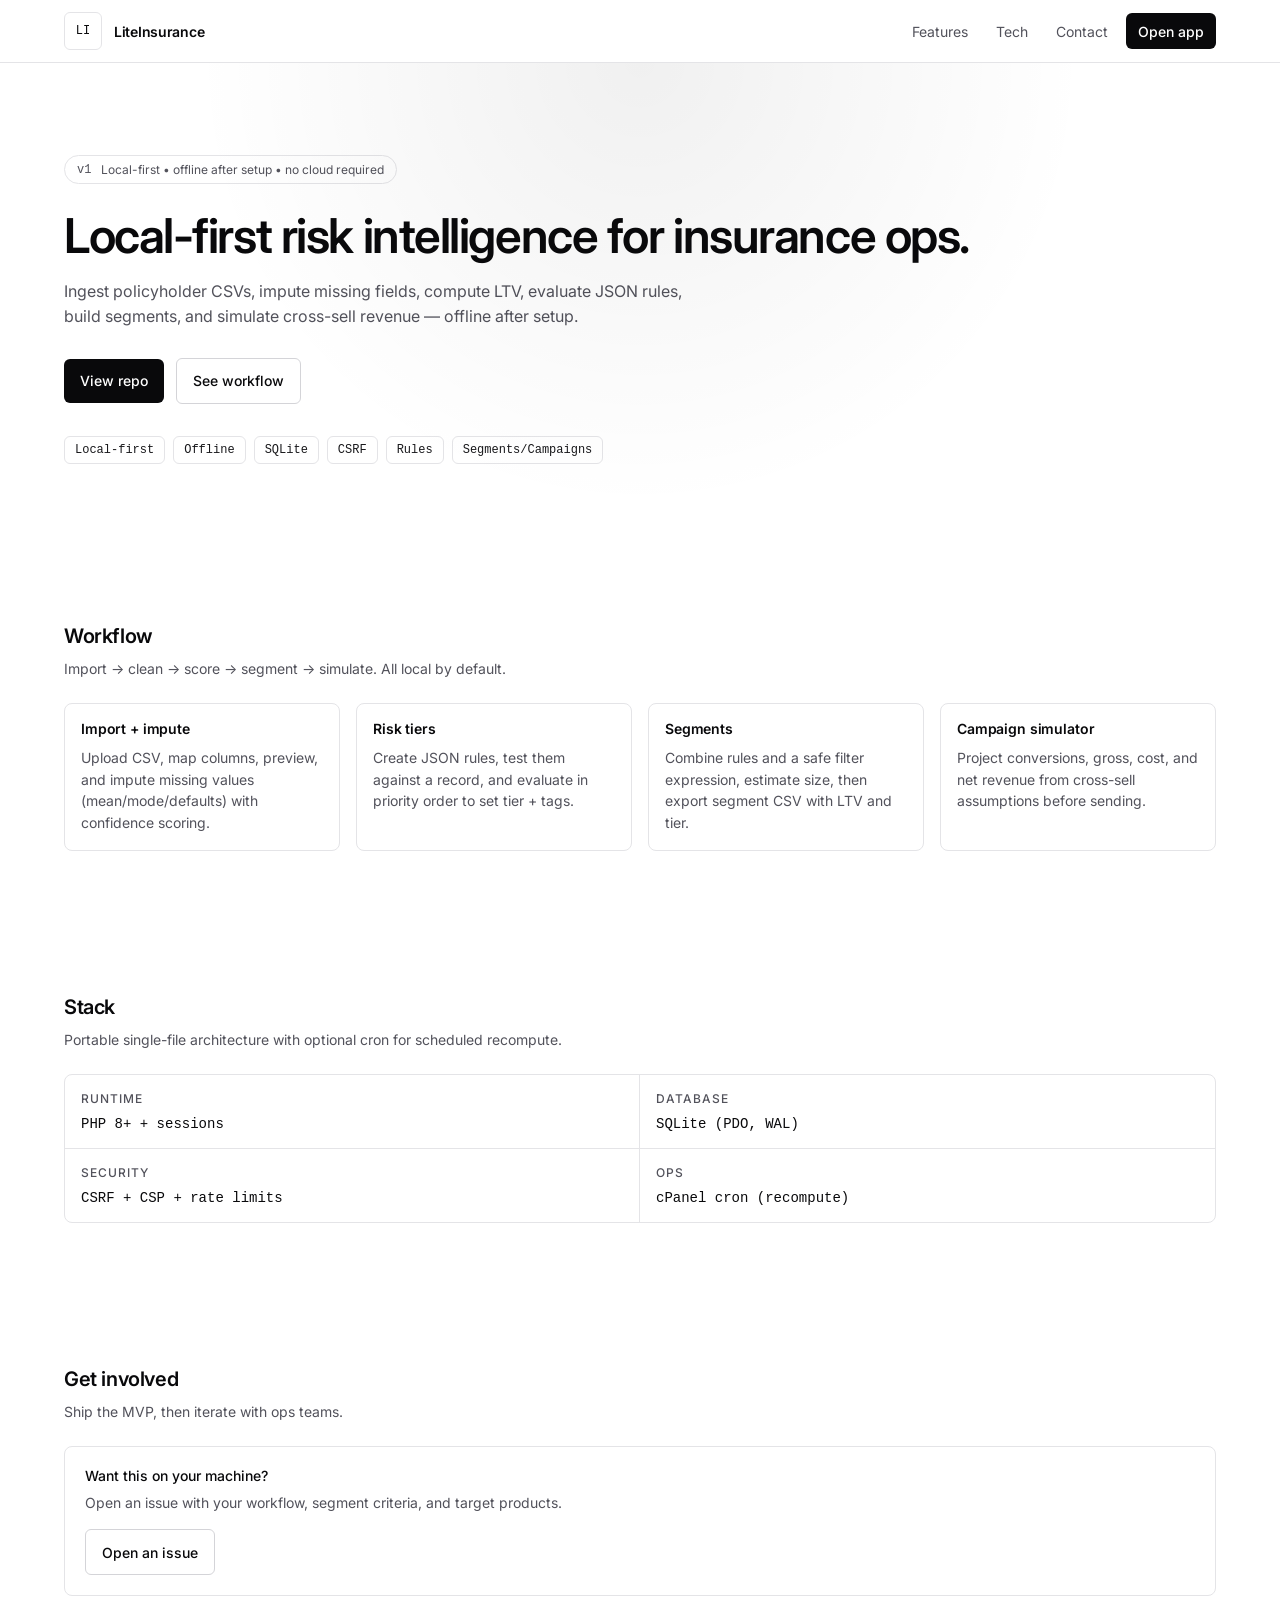
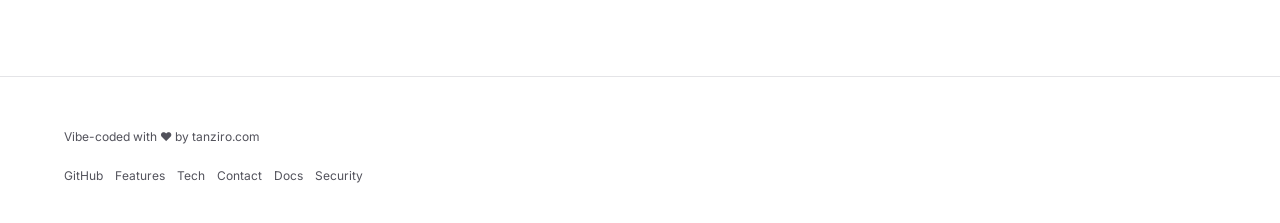
==== index.html @ 24a62471 "landing." ====
<!doctype html>
<html lang="en">
  <head>
    <meta charset="utf-8" />
    <meta name="viewport" content="width=device-width, initial-scale=1" />
    <title>LiteInsurance</title>
    <link rel="icon" href="data:image/svg+xml,%3Csvg xmlns='http://www.w3.org/2000/svg' viewBox='0 0 100 100'%3E%3Ctext y='0.9em' font-size='90'%3E%F0%9F%9B%A1%EF%B8%8F%3C/text%3E%3C/svg%3E" />
    <link rel="preconnect" href="https://fonts.googleapis.com" />
    <link rel="preconnect" href="https://fonts.gstatic.com" crossorigin />
    <link href="https://fonts.googleapis.com/css2?family=Inter:wght@400;500;600&display=swap" rel="stylesheet" />
    <style>
      :root{
        --bg:#fff;
        --text:#09090b;
        --muted:#52525b;
        --border:#e4e4e7;
        --border2:#d4d4d8;
        --ring:rgba(9,9,11,1);
        --ringOffset:#fff;
      }
      html,body{height:100%;}
      body{
        margin:0;
        min-height:100vh;
        background:var(--bg);
        color:var(--text);
        font-family:Inter,system-ui,-apple-system,"Segoe UI",Roboto,Arial,sans-serif;
        -webkit-font-smoothing:antialiased;
        -moz-osx-font-smoothing:grayscale;
      }
      a{color:inherit}
      .mono{font-family:ui-monospace,SFMono-Regular,Menlo,Monaco,Consolas,"Liberation Mono",monospace;}
      .sr-only{
        position:absolute;
        width:1px;
        height:1px;
        padding:0;
        margin:-1px;
        overflow:hidden;
        clip:rect(0,0,0,0);
        white-space:nowrap;
        border:0;
      }
      .skip{
        outline:none;
      }
      .skip:focus{
        position:fixed;
        left:16px;
        top:16px;
        z-index:9999;
        width:auto;
        height:auto;
        margin:0;
        clip:auto;
        white-space:normal;
        border:1px solid var(--border2);
        background:#fff;
        border-radius:6px;
        padding:10px 12px;
        font-size:12px;
      }
      .header{
        position:sticky;
        top:0;
        z-index:40;
        border-bottom:1px solid var(--border);
        background:rgba(255,255,255,0.85);
        backdrop-filter:blur(10px);
      }
      .container{
        max-width:1152px;
        margin:0 auto;
        padding:0 16px;
      }
      .bar{
        display:flex;
        align-items:center;
        justify-content:space-between;
        gap:16px;
        padding:12px 0;
      }
      .brandRow{
        display:flex;
        align-items:center;
        gap:12px;
      }
      .logo{
        display:grid;
        place-items:center;
        width:36px;
        height:36px;
        border:1px solid var(--border);
        border-radius:6px;
        background:#fff;
      }
      .logo span{font-size:12px;}
      .brand{
        font-size:14px;
        font-weight:600;
        letter-spacing:-0.02em;
      }
      .nav{
        display:flex;
        flex-wrap:wrap;
        align-items:center;
        justify-content:flex-end;
        gap:8px;
        font-size:14px;
      }
      .navLink{
        display:inline-flex;
        height:36px;
        align-items:center;
        border-radius:6px;
        padding:0 10px;
        color:var(--muted);
        text-decoration:none;
        outline:none;
      }
      .navLink:hover{
        background:#fafafa;
        color:var(--text);
      }
      .btnPrimary{
        display:inline-flex;
        height:36px;
        align-items:center;
        border-radius:6px;
        padding:0 12px;
        background:var(--text);
        color:#fff;
        text-decoration:none;
        font-size:14px;
        font-weight:500;
        outline:none;
        transition:background .15s ease;
      }
      .btnPrimary:hover{background:#18181b;}
      .btnSecondary{
        display:inline-flex;
        height:44px;
        align-items:center;
        border-radius:6px;
        padding:0 16px;
        border:1px solid var(--border2);
        background:#fff;
        color:var(--text);
        text-decoration:none;
        font-size:14px;
        font-weight:500;
        outline:none;
        transition:background .15s ease;
      }
      .btnSecondary:hover{background:#fafafa;}
      .btnHeroPrimary{
        display:inline-flex;
        height:44px;
        align-items:center;
        border-radius:6px;
        padding:0 16px;
        background:var(--text);
        color:#fff;
        text-decoration:none;
        font-size:14px;
        font-weight:500;
        outline:none;
        transition:background .15s ease;
      }
      .btnHeroPrimary:hover{background:#18181b;}
      .focusRing:focus-visible{
        box-shadow:0 0 0 2px var(--ring), 0 0 0 4px var(--ringOffset);
      }
      .hero{
        position:relative;
        overflow:hidden;
      }
      .heroBg{
        pointer-events:none;
        position:absolute;
        inset:0;
        background:radial-gradient(circle at top, rgba(0,0,0,0.06), transparent 55%);
      }
      .heroInner{
        padding:80px 0 96px;
      }
      .pill{
        display:inline-flex;
        align-items:center;
        gap:10px;
        border:1px solid var(--border);
        background:#fff;
        border-radius:999px;
        padding:6px 12px;
        font-size:12px;
        color:var(--muted);
      }
      h1{
        margin:14px 0 0;
        font-size:36px;
        line-height:1.1;
        font-weight:600;
        letter-spacing:-0.03em;
      }
      .lead{
        margin:16px 0 0;
        max-width:640px;
        font-size:16px;
        line-height:1.6;
        color:var(--muted);
      }
      .ctaRow{
        margin-top:28px;
        display:flex;
        flex-wrap:wrap;
        align-items:center;
        gap:12px;
      }
      .tagRow{
        margin-top:32px;
        display:flex;
        flex-wrap:wrap;
        gap:8px;
      }
      .tag{
        display:inline-flex;
        align-items:center;
        border:1px solid var(--border);
        background:#fff;
        border-radius:6px;
        padding:6px 10px;
        font-size:12px;
        color:#18181b;
      }
      .section{
        padding:64px 0 80px;
      }
      .sectionHead{
        margin-bottom:24px;
      }
      .h2{
        margin:0;
        font-size:20px;
        font-weight:600;
        letter-spacing:-0.02em;
      }
      .sub{
        margin-top:10px;
        font-size:14px;
        color:var(--muted);
        line-height:1.5;
      }
      .grid4{
        display:grid;
        grid-template-columns:1fr;
        gap:16px;
      }
      .card{
        border:1px solid var(--border);
        border-radius:8px;
        background:#fff;
        padding:16px;
        transition:border-color .15s ease;
      }
      .card:hover{border-color:var(--border2);}
      .cardTitle{
        margin:0;
        font-size:14px;
        font-weight:600;
        letter-spacing:-0.01em;
      }
      .cardBody{
        margin:10px 0 0;
        font-size:14px;
        line-height:1.55;
        color:var(--muted);
      }
      .dl{
        border:1px solid var(--border);
        border-radius:8px;
        background:#fff;
        overflow:hidden;
      }
      .dlGrid{
        display:grid;
        grid-template-columns:1fr;
      }
      .dlItem{
        padding:16px;
        border-top:1px solid var(--border);
      }
      .dlItem:first-child{border-top:none;}
      dt{
        font-size:12px;
        font-weight:500;
        letter-spacing:0.08em;
        text-transform:uppercase;
        color:var(--muted);
      }
      dd{
        margin:10px 0 0;
        font-size:14px;
        color:var(--text);
      }
      .contactCard{
        display:flex;
        flex-direction:column;
        align-items:flex-start;
        justify-content:space-between;
        gap:16px;
        border:1px solid var(--border);
        border-radius:8px;
        background:#fff;
        padding:20px;
      }
      .footer{
        border-top:1px solid var(--border);
      }
      .footerInner{
        padding:40px 0;
        display:flex;
        flex-direction:column;
        gap:12px;
      }
      .footerText{
        font-size:12px;
        color:var(--muted);
      }
      .footerLinks{
        display:flex;
        flex-wrap:wrap;
        gap:12px;
        font-size:12px;
      }
      .footerLinks a{
        color:var(--muted);
        text-decoration:none;
      }
      .footerLinks a:hover{
        color:var(--text);
        text-decoration:underline;
        text-underline-offset:4px;
      }
      @media (min-width:640px){
        h1{font-size:48px;}
        .grid4{grid-template-columns:repeat(2,minmax(0,1fr));gap:16px;}
        .dlGrid{grid-template-columns:repeat(2,minmax(0,1fr));}
        .dlItem{border-top:none;}
        .dlItem:nth-child(odd){border-right:1px solid var(--border);}
        .dlItem:nth-child(n+3){border-top:1px solid var(--border);}
      }
      @media (min-width:1024px){
        .grid4{grid-template-columns:repeat(4,minmax(0,1fr));}
      }
    </style>
  </head>
  <body>
    <a href="#content" class="sr-only skip">Skip to content</a>

    <header class="header">
      <div class="container">
        <div class="bar">
          <div class="brandRow">
            <div class="logo"><span class="mono">LI</span></div>
            <span class="brand">LiteInsurance</span>
          </div>
          <nav class="nav" aria-label="Primary">
            <a class="navLink focusRing" href="#features">Features</a>
            <a class="navLink focusRing" href="#tech">Tech</a>
            <a class="navLink focusRing" href="#contact">Contact</a>
            <a class="btnPrimary focusRing" href="liteinsurance.php">Open app</a>
          </nav>
        </div>
      </div>
    </header>

    <main id="content">
      <section class="hero">
        <div class="heroBg"></div>
        <div class="container">
          <div class="heroInner">
            <p class="pill">
              <span class="mono">v1</span>
              <span>Local-first • offline after setup • no cloud required</span>
            </p>
            <h1>Local-first risk intelligence for insurance ops.</h1>
            <p class="lead">
              Ingest policyholder CSVs, impute missing fields, compute LTV, evaluate JSON rules, build segments, and simulate cross-sell revenue — offline after setup.
            </p>

            <div class="ctaRow">
              <a class="btnHeroPrimary focusRing" href="https://github.com/tanzir71/%3CREPO-NAME%3E" target="_blank" rel="noreferrer">View repo</a>
              <a class="btnSecondary focusRing" href="#features">See workflow</a>
            </div>

            <div class="tagRow">
              <span class="tag mono">Local-first</span>
              <span class="tag mono">Offline</span>
              <span class="tag mono">SQLite</span>
              <span class="tag mono">CSRF</span>
              <span class="tag mono">Rules</span>
              <span class="tag mono">Segments/Campaigns</span>
            </div>
          </div>
        </div>
      </section>

      <section id="features" class="section">
        <div class="container">
          <div class="sectionHead">
            <h2 class="h2">Workflow</h2>
            <p class="sub">Import → clean → score → segment → simulate. All local by default.</p>
          </div>

          <div class="grid4">
            <div class="card">
              <h3 class="cardTitle">Import + impute</h3>
              <p class="cardBody">Upload CSV, map columns, preview, and impute missing values (mean/mode/defaults) with confidence scoring.</p>
            </div>
            <div class="card">
              <h3 class="cardTitle">Risk tiers</h3>
              <p class="cardBody">Create JSON rules, test them against a record, and evaluate in priority order to set tier + tags.</p>
            </div>
            <div class="card">
              <h3 class="cardTitle">Segments</h3>
              <p class="cardBody">Combine rules and a safe filter expression, estimate size, then export segment CSV with LTV and tier.</p>
            </div>
            <div class="card">
              <h3 class="cardTitle">Campaign simulator</h3>
              <p class="cardBody">Project conversions, gross, cost, and net revenue from cross-sell assumptions before sending.</p>
            </div>
          </div>
        </div>
      </section>

      <section id="tech" class="section">
        <div class="container">
          <div class="sectionHead">
            <h2 class="h2">Stack</h2>
            <p class="sub">Portable single-file architecture with optional cron for scheduled recompute.</p>
          </div>

          <div class="dl">
            <div class="dlGrid">
              <div class="dlItem">
                <dt>Runtime</dt>
                <dd class="mono">PHP 8+ + sessions</dd>
              </div>
              <div class="dlItem">
                <dt>Database</dt>
                <dd class="mono">SQLite (PDO, WAL)</dd>
              </div>
              <div class="dlItem">
                <dt>Security</dt>
                <dd class="mono">CSRF + CSP + rate limits</dd>
              </div>
              <div class="dlItem">
                <dt>Ops</dt>
                <dd class="mono">cPanel cron (recompute)</dd>
              </div>
            </div>
          </div>
        </div>
      </section>

      <section id="contact" class="section">
        <div class="container">
          <div class="sectionHead">
            <h2 class="h2">Get involved</h2>
            <p class="sub">Ship the MVP, then iterate with ops teams.</p>
          </div>

          <div class="contactCard">
            <div>
              <p style="margin:0;font-size:14px;font-weight:500;">Want this on your machine?</p>
              <p style="margin:8px 0 0;font-size:14px;line-height:1.55;color:var(--muted);">Open an issue with your workflow, segment criteria, and target products.</p>
            </div>
            <a class="btnSecondary focusRing" href="https://github.com/tanzir71/%3CREPO-NAME%3E/issues" target="_blank" rel="noreferrer">Open an issue</a>
          </div>
        </div>
      </section>
    </main>

    <footer class="footer">
      <div class="container">
        <div class="footerInner">
          <p class="footerText">Vibe-coded with ♥ by tanziro.com</p>
          <div class="footerLinks">
            <a href="https://github.com/tanzir71/%3CREPO-NAME%3E" target="_blank" rel="noreferrer">GitHub</a>
            <a href="#features">Features</a>
            <a href="#tech">Tech</a>
            <a href="#contact">Contact</a>
            <a href="SETUP.md" target="_blank" rel="noopener">Docs</a>
            <a href="SECURITY.md" target="_blank" rel="noopener">Security</a>
          </div>
        </div>
      </div>
    </footer>
  </body>
</html>
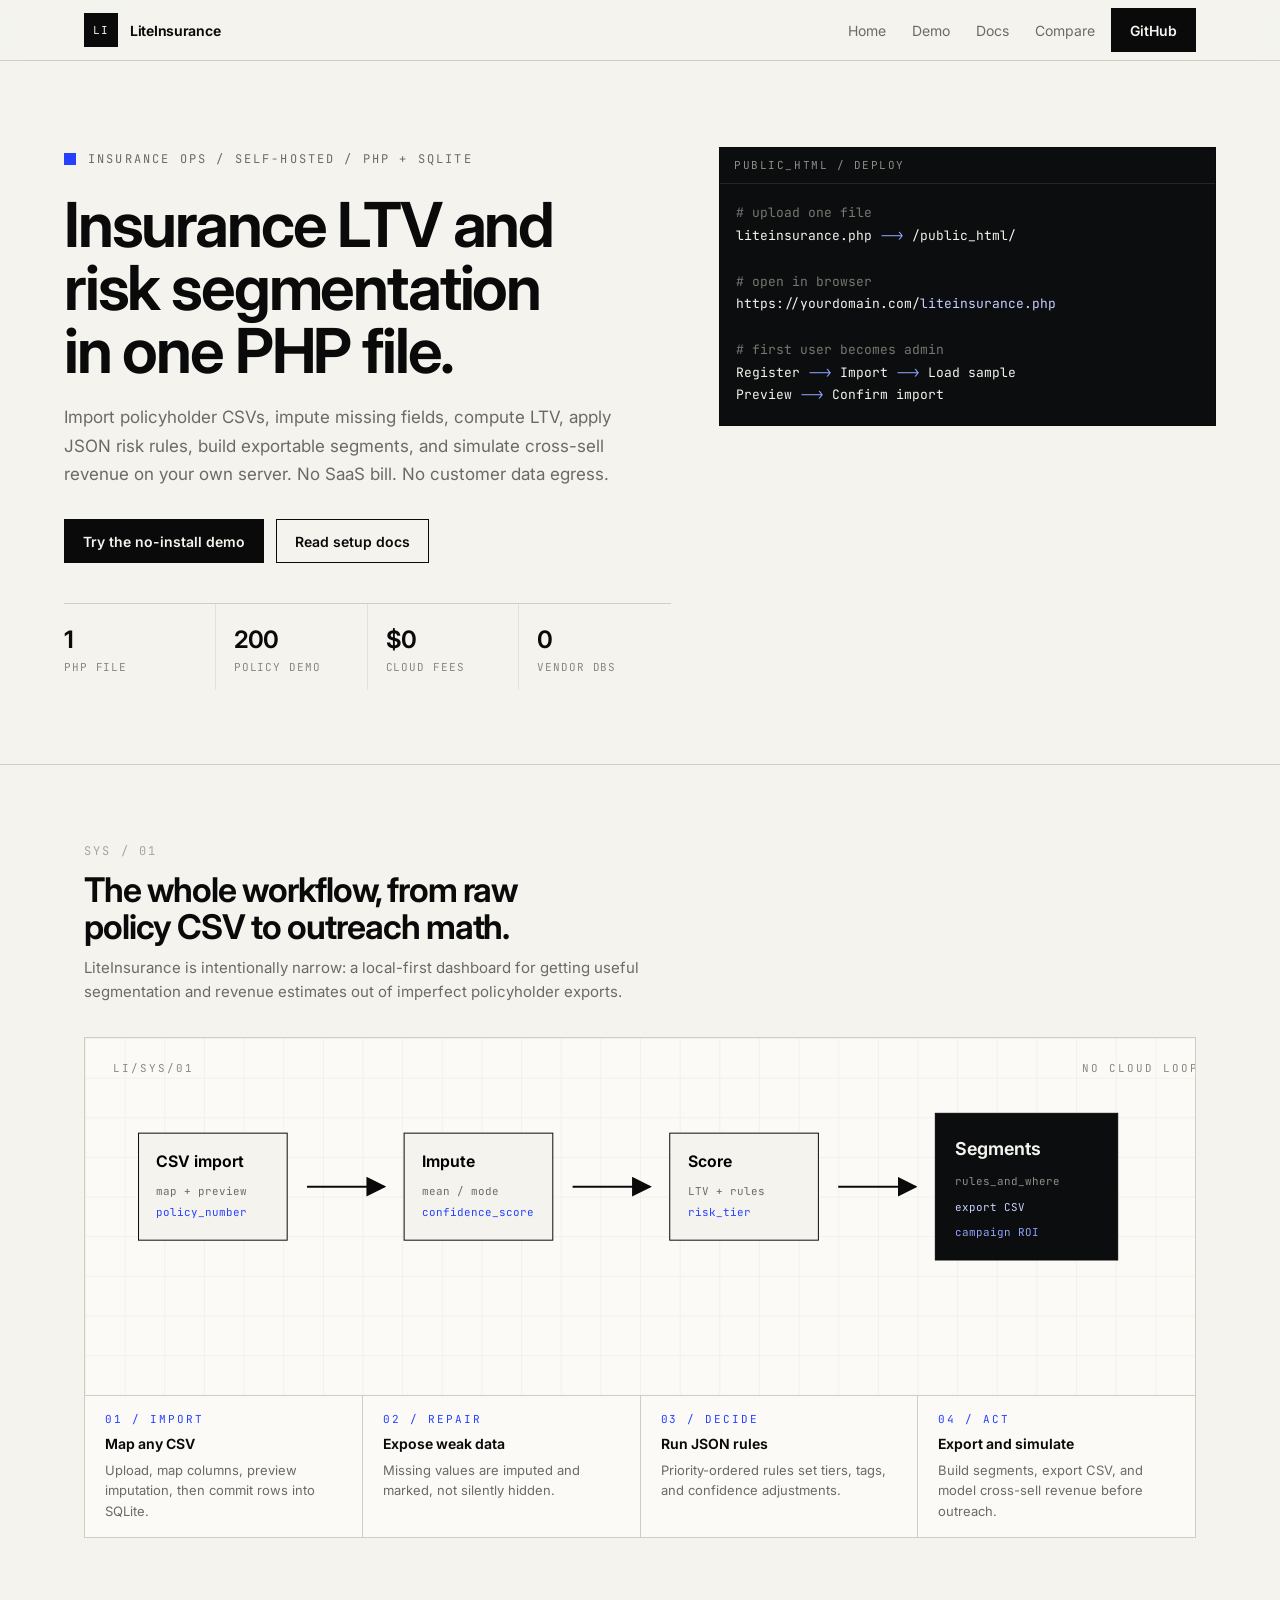
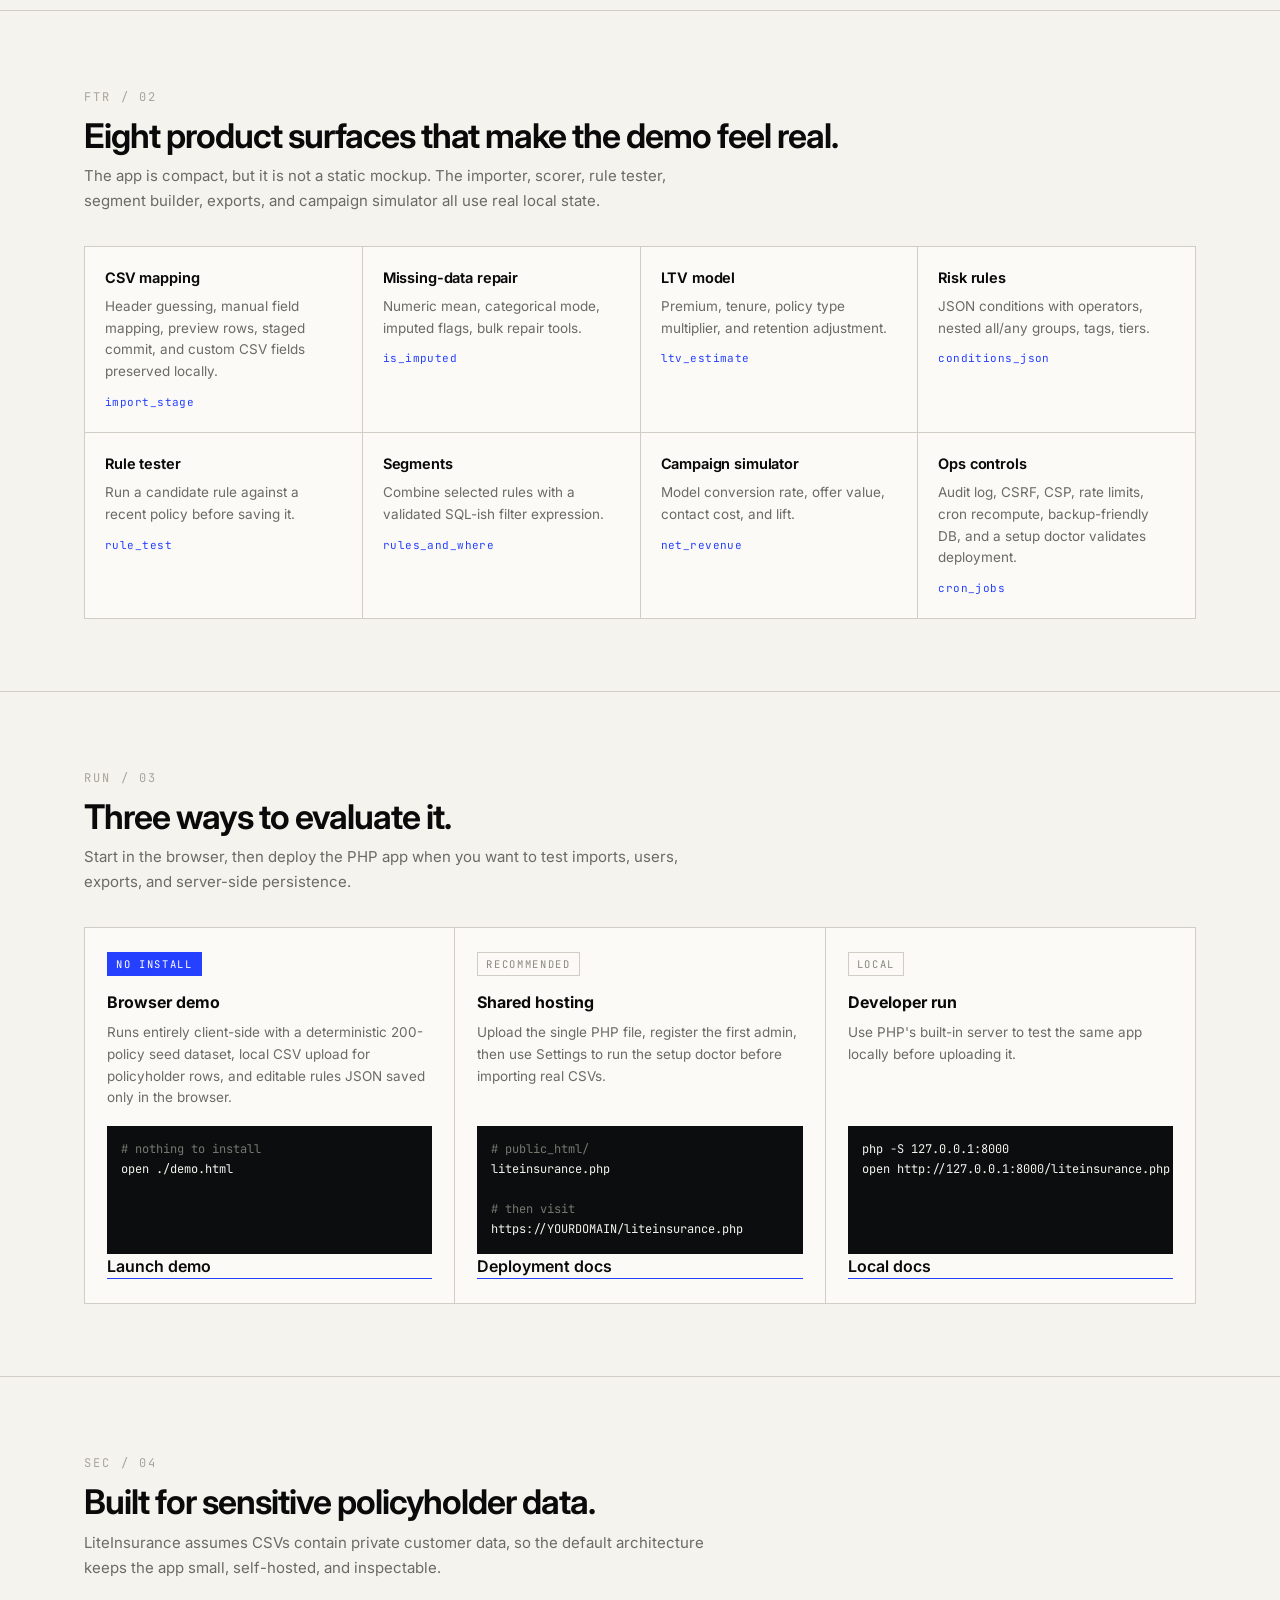
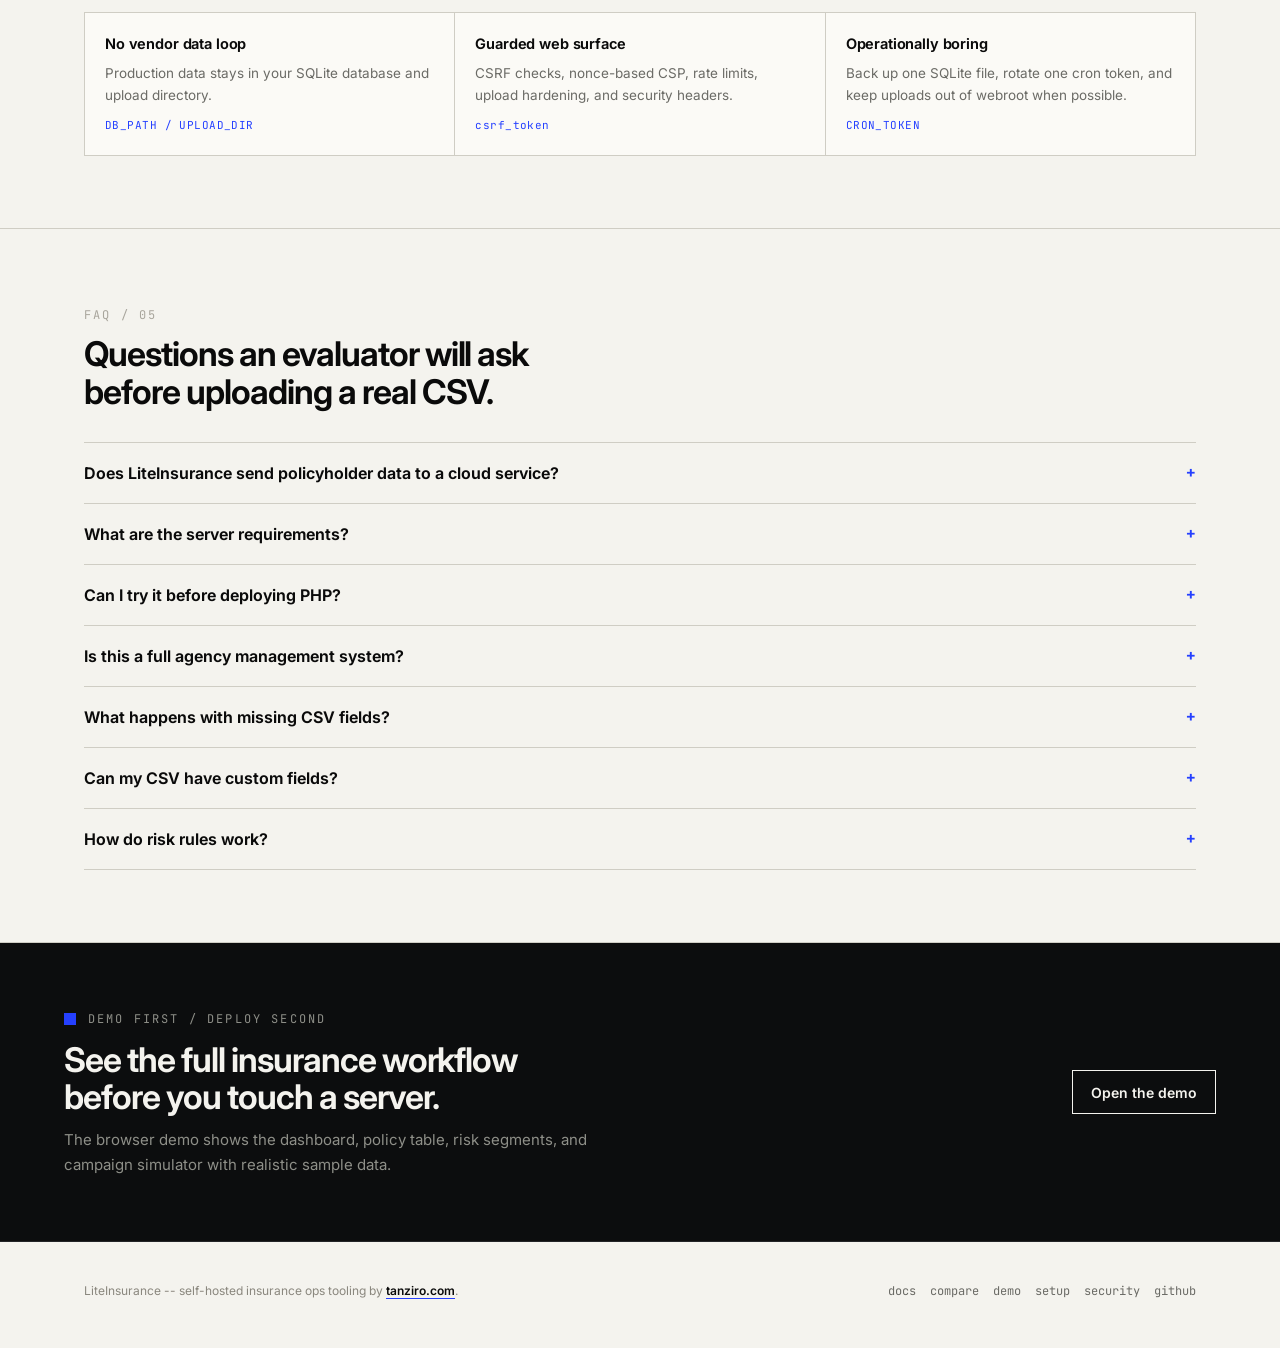
==== commit 03f0d3f0: "Refinements." ====
--- a/index.html
+++ b/index.html
@@ -1,500 +1,460 @@
 <!doctype html>
 <html lang="en">
-  <head>
-    <meta charset="utf-8" />
-    <meta name="viewport" content="width=device-width, initial-scale=1" />
-    <title>LiteInsurance</title>
-    <link rel="icon" href="data:image/svg+xml,%3Csvg xmlns='http://www.w3.org/2000/svg' viewBox='0 0 100 100'%3E%3Ctext y='0.9em' font-size='90'%3E%F0%9F%9B%A1%EF%B8%8F%3C/text%3E%3C/svg%3E" />
-    <link rel="preconnect" href="https://fonts.googleapis.com" />
-    <link rel="preconnect" href="https://fonts.gstatic.com" crossorigin />
-    <link href="https://fonts.googleapis.com/css2?family=Inter:wght@400;500;600&display=swap" rel="stylesheet" />
-    <style>
-      :root{
-        --bg:#fff;
-        --text:#09090b;
-        --muted:#52525b;
-        --border:#e4e4e7;
-        --border2:#d4d4d8;
-        --ring:rgba(9,9,11,1);
-        --ringOffset:#fff;
+<head>
+  <meta charset="utf-8">
+  <meta name="viewport" content="width=device-width, initial-scale=1">
+  <title>LiteInsurance -- Insurance LTV and Risk Segmentation in One PHP File</title>
+  <meta name="description" content="Self-hosted PHP and SQLite insurance ops app for CSV import, LTV scoring, risk rules, segments, and campaign simulation.">
+  <meta name="robots" content="index, follow">
+  <link rel="canonical" href="https://tanzir71.github.io/liteinsurance/">
+  <meta property="og:title" content="LiteInsurance -- Insurance LTV and Risk Segmentation">
+  <meta property="og:description" content="Import policyholder CSVs, compute LTV, apply risk rules, build segments, and simulate campaigns in one self-hosted PHP file.">
+  <meta property="og:type" content="website">
+  <meta property="og:url" content="https://tanzir71.github.io/liteinsurance/">
+  <meta name="twitter:card" content="summary">
+  <meta name="twitter:title" content="LiteInsurance -- Insurance LTV and Risk Segmentation">
+  <meta name="twitter:description" content="A portable PHP + SQLite dashboard for insurance CSVs, risk rules, LTV, segments, and campaign simulation.">
+  <link rel="icon" type="image/svg+xml" href="data:image/svg+xml,%3Csvg xmlns='http://www.w3.org/2000/svg' viewBox='0 0 100 100'%3E%3Crect width='100' height='100' fill='%230a0a0a'/%3E%3Ctext x='50' y='58' text-anchor='middle' font-size='32' font-family='monospace' fill='%23f4f3ee'%3ELI%3C/text%3E%3C/svg%3E">
+  <link rel="preconnect" href="https://fonts.googleapis.com">
+  <link rel="preconnect" href="https://fonts.gstatic.com" crossorigin>
+  <link href="https://fonts.googleapis.com/css2?family=Inter:wght@400;500;600;650;700&family=JetBrains+Mono:wght@400;600&display=swap" rel="stylesheet">
+  <script type="application/ld+json">
+  {
+    "@context": "https://schema.org",
+    "@type": "SoftwareApplication",
+    "name": "LiteInsurance",
+    "operatingSystem": "Any server running PHP 8+ with SQLite",
+    "applicationCategory": "BusinessApplication",
+    "description": "Self-hosted PHP and SQLite insurance operations dashboard for policyholder CSV import, missing-field imputation, LTV scoring, JSON risk rules, segment exports, and campaign simulation.",
+    "url": "https://tanzir71.github.io/liteinsurance/",
+    "softwareVersion": "1.0.0",
+    "offers": { "@type": "Offer", "price": "0", "priceCurrency": "USD" },
+    "author": { "@type": "Person", "name": "Tanzir", "url": "https://tanziro.com" }
+  }
+  </script>
+  <script type="application/ld+json">
+  {
+    "@context": "https://schema.org",
+    "@type": "FAQPage",
+    "mainEntity": [
+      {
+        "@type": "Question",
+        "name": "Does LiteInsurance send policyholder data to a cloud service?",
+        "acceptedAnswer": { "@type": "Answer", "text": "No. The production app is a PHP file backed by SQLite on your server. Imported CSV data stays in your hosting account unless you export it." }
+      },
+      {
+        "@type": "Question",
+        "name": "What do I need to run it?",
+        "acceptedAnswer": { "@type": "Answer", "text": "PHP 8 or newer with PDO SQLite enabled. It is designed for shared hosting and cPanel-style deployment." }
+      },
+      {
+        "@type": "Question",
+        "name": "Can I try it without installing PHP?",
+        "acceptedAnswer": { "@type": "Answer", "text": "Yes. The no-install demo runs in the browser with a deterministic 200-policy seed dataset, local CSV upload for policyholder rows, and an editable rules JSON editor for scoring logic." }
+      },
+      {
+        "@type": "Question",
+        "name": "Is it a full agency management system?",
+        "acceptedAnswer": { "@type": "Answer", "text": "No. LiteInsurance focuses on one slice: import, clean, score, segment, and simulate policyholder outreach from CSV data." }
       }
-      html,body{height:100%;}
-      body{
-        margin:0;
-        min-height:100vh;
-        background:var(--bg);
-        color:var(--text);
-        font-family:Inter,system-ui,-apple-system,"Segoe UI",Roboto,Arial,sans-serif;
-        -webkit-font-smoothing:antialiased;
-        -moz-osx-font-smoothing:grayscale;
-      }
-      a{color:inherit}
-      .mono{font-family:ui-monospace,SFMono-Regular,Menlo,Monaco,Consolas,"Liberation Mono",monospace;}
-      .sr-only{
-        position:absolute;
-        width:1px;
-        height:1px;
-        padding:0;
-        margin:-1px;
-        overflow:hidden;
-        clip:rect(0,0,0,0);
-        white-space:nowrap;
-        border:0;
-      }
-      .skip{
-        outline:none;
-      }
-      .skip:focus{
-        position:fixed;
-        left:16px;
-        top:16px;
-        z-index:9999;
-        width:auto;
-        height:auto;
-        margin:0;
-        clip:auto;
-        white-space:normal;
-        border:1px solid var(--border2);
-        background:#fff;
-        border-radius:6px;
-        padding:10px 12px;
-        font-size:12px;
-      }
-      .header{
-        position:sticky;
-        top:0;
-        z-index:40;
-        border-bottom:1px solid var(--border);
-        background:rgba(255,255,255,0.85);
-        backdrop-filter:blur(10px);
-      }
-      .container{
-        max-width:1152px;
-        margin:0 auto;
-        padding:0 16px;
-      }
-      .bar{
-        display:flex;
-        align-items:center;
-        justify-content:space-between;
-        gap:16px;
-        padding:12px 0;
-      }
-      .brandRow{
-        display:flex;
-        align-items:center;
-        gap:12px;
-      }
-      .logo{
-        display:grid;
-        place-items:center;
-        width:36px;
-        height:36px;
-        border:1px solid var(--border);
-        border-radius:6px;
-        background:#fff;
-      }
-      .logo span{font-size:12px;}
-      .brand{
-        font-size:14px;
-        font-weight:600;
-        letter-spacing:-0.02em;
-      }
-      .nav{
-        display:flex;
-        flex-wrap:wrap;
-        align-items:center;
-        justify-content:flex-end;
-        gap:8px;
-        font-size:14px;
-      }
-      .navLink{
-        display:inline-flex;
-        height:36px;
-        align-items:center;
-        border-radius:6px;
-        padding:0 10px;
-        color:var(--muted);
-        text-decoration:none;
-        outline:none;
-      }
-      .navLink:hover{
-        background:#fafafa;
-        color:var(--text);
-      }
-      .btnPrimary{
-        display:inline-flex;
-        height:36px;
-        align-items:center;
-        border-radius:6px;
-        padding:0 12px;
-        background:var(--text);
-        color:#fff;
-        text-decoration:none;
-        font-size:14px;
-        font-weight:500;
-        outline:none;
-        transition:background .15s ease;
-      }
-      .btnPrimary:hover{background:#18181b;}
-      .btnSecondary{
-        display:inline-flex;
-        height:44px;
-        align-items:center;
-        border-radius:6px;
-        padding:0 16px;
-        border:1px solid var(--border2);
-        background:#fff;
-        color:var(--text);
-        text-decoration:none;
-        font-size:14px;
-        font-weight:500;
-        outline:none;
-        transition:background .15s ease;
-      }
-      .btnSecondary:hover{background:#fafafa;}
-      .btnHeroPrimary{
-        display:inline-flex;
-        height:44px;
-        align-items:center;
-        border-radius:6px;
-        padding:0 16px;
-        background:var(--text);
-        color:#fff;
-        text-decoration:none;
-        font-size:14px;
-        font-weight:500;
-        outline:none;
-        transition:background .15s ease;
-      }
-      .btnHeroPrimary:hover{background:#18181b;}
-      .focusRing:focus-visible{
-        box-shadow:0 0 0 2px var(--ring), 0 0 0 4px var(--ringOffset);
-      }
-      .hero{
-        position:relative;
-        overflow:hidden;
-      }
-      .heroBg{
-        pointer-events:none;
-        position:absolute;
-        inset:0;
-        background:radial-gradient(circle at top, rgba(0,0,0,0.06), transparent 55%);
-      }
-      .heroInner{
-        padding:80px 0 96px;
-      }
-      .pill{
-        display:inline-flex;
-        align-items:center;
-        gap:10px;
-        border:1px solid var(--border);
-        background:#fff;
-        border-radius:999px;
-        padding:6px 12px;
-        font-size:12px;
-        color:var(--muted);
-      }
-      h1{
-        margin:14px 0 0;
-        font-size:36px;
-        line-height:1.1;
-        font-weight:600;
-        letter-spacing:-0.03em;
-      }
-      .lead{
-        margin:16px 0 0;
-        max-width:640px;
-        font-size:16px;
-        line-height:1.6;
-        color:var(--muted);
-      }
-      .ctaRow{
-        margin-top:28px;
-        display:flex;
-        flex-wrap:wrap;
-        align-items:center;
-        gap:12px;
-      }
-      .tagRow{
-        margin-top:32px;
-        display:flex;
-        flex-wrap:wrap;
-        gap:8px;
-      }
-      .tag{
-        display:inline-flex;
-        align-items:center;
-        border:1px solid var(--border);
-        background:#fff;
-        border-radius:6px;
-        padding:6px 10px;
-        font-size:12px;
-        color:#18181b;
-      }
-      .section{
-        padding:64px 0 80px;
-      }
-      .sectionHead{
-        margin-bottom:24px;
-      }
-      .h2{
-        margin:0;
-        font-size:20px;
-        font-weight:600;
-        letter-spacing:-0.02em;
-      }
-      .sub{
-        margin-top:10px;
-        font-size:14px;
-        color:var(--muted);
-        line-height:1.5;
-      }
-      .grid4{
-        display:grid;
-        grid-template-columns:1fr;
-        gap:16px;
-      }
-      .card{
-        border:1px solid var(--border);
-        border-radius:8px;
-        background:#fff;
-        padding:16px;
-        transition:border-color .15s ease;
-      }
-      .card:hover{border-color:var(--border2);}
-      .cardTitle{
-        margin:0;
-        font-size:14px;
-        font-weight:600;
-        letter-spacing:-0.01em;
-      }
-      .cardBody{
-        margin:10px 0 0;
-        font-size:14px;
-        line-height:1.55;
-        color:var(--muted);
-      }
-      .dl{
-        border:1px solid var(--border);
-        border-radius:8px;
-        background:#fff;
-        overflow:hidden;
-      }
-      .dlGrid{
-        display:grid;
-        grid-template-columns:1fr;
-      }
-      .dlItem{
-        padding:16px;
-        border-top:1px solid var(--border);
-      }
-      .dlItem:first-child{border-top:none;}
-      dt{
-        font-size:12px;
-        font-weight:500;
-        letter-spacing:0.08em;
-        text-transform:uppercase;
-        color:var(--muted);
-      }
-      dd{
-        margin:10px 0 0;
-        font-size:14px;
-        color:var(--text);
-      }
-      .contactCard{
-        display:flex;
-        flex-direction:column;
-        align-items:flex-start;
-        justify-content:space-between;
-        gap:16px;
-        border:1px solid var(--border);
-        border-radius:8px;
-        background:#fff;
-        padding:20px;
-      }
-      .footer{
-        border-top:1px solid var(--border);
-      }
-      .footerInner{
-        padding:40px 0;
-        display:flex;
-        flex-direction:column;
-        gap:12px;
-      }
-      .footerText{
-        font-size:12px;
-        color:var(--muted);
-      }
-      .footerLinks{
-        display:flex;
-        flex-wrap:wrap;
-        gap:12px;
-        font-size:12px;
-      }
-      .footerLinks a{
-        color:var(--muted);
-        text-decoration:none;
-      }
-      .footerLinks a:hover{
-        color:var(--text);
-        text-decoration:underline;
-        text-underline-offset:4px;
-      }
-      @media (min-width:640px){
-        h1{font-size:48px;}
-        .grid4{grid-template-columns:repeat(2,minmax(0,1fr));gap:16px;}
-        .dlGrid{grid-template-columns:repeat(2,minmax(0,1fr));}
-        .dlItem{border-top:none;}
-        .dlItem:nth-child(odd){border-right:1px solid var(--border);}
-        .dlItem:nth-child(n+3){border-top:1px solid var(--border);}
-      }
-      @media (min-width:1024px){
-        .grid4{grid-template-columns:repeat(4,minmax(0,1fr));}
-      }
-    </style>
-  </head>
-  <body>
-    <a href="#content" class="sr-only skip">Skip to content</a>
-
-    <header class="header">
-      <div class="container">
-        <div class="bar">
-          <div class="brandRow">
-            <div class="logo"><span class="mono">LI</span></div>
-            <span class="brand">LiteInsurance</span>
-          </div>
-          <nav class="nav" aria-label="Primary">
-            <a class="navLink focusRing" href="#features">Features</a>
-            <a class="navLink focusRing" href="#tech">Tech</a>
-            <a class="navLink focusRing" href="#contact">Contact</a>
-            <a class="btnPrimary focusRing" href="liteinsurance.php">Open app</a>
-          </nav>
-        </div>
-      </div>
-    </header>
-
-    <main id="content">
-      <section class="hero">
-        <div class="heroBg"></div>
-        <div class="container">
-          <div class="heroInner">
-            <p class="pill">
-              <span class="mono">v1</span>
-              <span>Local-first • offline after setup • no cloud required</span>
-            </p>
-            <h1>Local-first risk intelligence for insurance ops.</h1>
-            <p class="lead">
-              Ingest policyholder CSVs, impute missing fields, compute LTV, evaluate JSON rules, build segments, and simulate cross-sell revenue — offline after setup.
-            </p>
-
-            <div class="ctaRow">
-              <a class="btnHeroPrimary focusRing" href="https://github.com/tanzir71/%3CREPO-NAME%3E" target="_blank" rel="noreferrer">View repo</a>
-              <a class="btnSecondary focusRing" href="#features">See workflow</a>
+    ]
+  }
+  </script>
+  <style>
+    :root {
+      --bg: #f4f3ee;
+      --bg-alt: #ebe9e1;
+      --fg: #0a0a0a;
+      --muted: #6b6b66;
+      --muted-2: #8a877e;
+      --faint: #a8a59c;
+      --border: #cfcdc4;
+      --border-soft: #e3e1d8;
+      --panel: #fbfaf6;
+      --acc: #2540ff;
+      --acc-soft: #c8d0ff;
+      --dk-bg: #0c0d0e;
+      --dk-bg-2: #131416;
+      --dk-ink: #f4f3ee;
+      --dk-mute: #8e8f88;
+      --dk-rule: #232527;
+      --f-sans: "Inter", "Helvetica Neue", Helvetica, Arial, system-ui, sans-serif;
+      --f-mono: "JetBrains Mono", "SF Mono", ui-monospace, Menlo, Consolas, monospace;
+    }
+    * { box-sizing: border-box; }
+    html { scroll-behavior: smooth; }
+    body {
+      margin: 0;
+      background: var(--bg);
+      color: var(--fg);
+      font-family: var(--f-sans);
+      line-height: 1.5;
+      -webkit-font-smoothing: antialiased;
+      text-rendering: optimizeLegibility;
+    }
+    a { color: inherit; text-decoration: none; }
+    code, pre, .mono { font-family: var(--f-mono); }
+    .container { max-width: 1152px; margin: 0 auto; padding: 0 20px; }
+    .sr-only { position: absolute; width: 1px; height: 1px; padding: 0; margin: -1px; overflow: hidden; clip: rect(0,0,0,0); white-space: nowrap; border: 0; }
+    .skip:focus { position: fixed; left: 16px; top: 16px; z-index: 100; width: auto; height: auto; clip: auto; white-space: normal; border: 1px solid var(--fg); background: var(--bg); padding: 8px 12px; font-size: 14px; }
+    .eyebrow { display: inline-flex; align-items: center; gap: 12px; font-family: var(--f-mono); font-size: 12px; letter-spacing: .18em; text-transform: uppercase; color: var(--muted); }
+    .eyebrow::before { content: ""; width: 12px; height: 12px; background: var(--acc); flex: none; }
+    header { position: sticky; top: 0; z-index: 40; border-bottom: 1px solid var(--border); background: rgba(244, 243, 238, .92); backdrop-filter: blur(10px); }
+    header .container { max-width: 1152px; }
+    .header-inner { min-height: 60px; display: flex; align-items: center; justify-content: space-between; gap: 16px; }
+    .brand { display: inline-flex; align-items: center; gap: 12px; }
+    .logo { display: grid; place-items: center; width: 34px; height: 34px; background: var(--fg); color: var(--bg); font-family: var(--f-mono); font-size: 11px; letter-spacing: .05em; }
+    .brand-name { font-size: 14px; font-weight: 650; letter-spacing: -.02em; }
+    nav { display: flex; flex-wrap: wrap; align-items: center; justify-content: flex-end; gap: 6px; font-size: 14px; }
+    .nav-link { display: inline-flex; height: 36px; align-items: center; padding: 0 10px; color: var(--muted); transition: background-color 120ms ease, color 120ms ease; }
+    .nav-link:hover { background: var(--bg-alt); color: var(--fg); }
+    .btn { display: inline-flex; align-items: center; justify-content: center; min-height: 44px; padding: 0 18px; border: 1px solid var(--fg); background: transparent; color: var(--fg); font-size: 14px; font-weight: 600; font-family: var(--f-sans); transition: background-color 120ms ease, color 120ms ease, border-color 120ms ease; }
+    .btn:hover { background: var(--fg); color: var(--bg); }
+    .header-inner .btn { min-height: 44px; padding: 0 18px; font-size: 14px; font-family: var(--f-sans); }
+    .btn-primary { background: var(--fg); color: var(--bg); }
+    .btn-primary:hover { background: var(--acc); border-color: var(--acc); color: #fff; }
+    .btn-dark { border-color: var(--dk-ink); color: var(--dk-ink); }
+    .btn-dark:hover { background: var(--dk-ink); color: var(--dk-bg); }
+    .hero { border-bottom: 1px solid var(--border); overflow: hidden; }
+    .hero-inner { padding: 86px 0 74px; }
+    .hero-grid { display: grid; grid-template-columns: 1fr; gap: 48px; align-items: start; }
+    @media (min-width: 980px) { .hero-grid { grid-template-columns: minmax(0, 11fr) minmax(0, 9fr); } }
+    h1 { margin: 22px 0 0; max-width: 720px; font-size: 44px; font-weight: 650; letter-spacing: -.035em; line-height: 1.02; text-wrap: balance; }
+    @media (min-width: 640px) { h1 { font-size: 62px; } }
+    .lead { margin: 20px 0 0; max-width: 590px; font-size: 17px; line-height: 1.7; color: var(--muted); text-wrap: pretty; }
+    .cta-row { margin-top: 30px; display: flex; flex-wrap: wrap; gap: 12px; align-items: center; }
+    .stats { margin-top: 40px; display: grid; grid-template-columns: repeat(2, 1fr); border-top: 1px solid var(--border); }
+    @media (min-width: 640px) { .stats { grid-template-columns: repeat(4, 1fr); } }
+    .stat { padding: 18px 18px 14px; border-right: 1px solid var(--border-soft); }
+    .stat:first-child { padding-left: 0; }
+    .stat:last-child { border-right: 0; }
+    .stat .num { font-size: 24px; font-weight: 650; letter-spacing: -.03em; }
+    .stat .lbl { margin-top: 2px; font: 11px/1.4 var(--f-mono); letter-spacing: .08em; text-transform: uppercase; color: var(--muted-2); }
+    .snippet-card { border: 1px solid var(--fg); background: var(--dk-bg); color: var(--dk-ink); }
+    .snippet-head { display: flex; align-items: center; justify-content: space-between; gap: 16px; padding: 10px 14px; border-bottom: 1px solid var(--dk-rule); }
+    .snippet-title { color: var(--dk-mute); font: 11px/1.4 var(--f-mono); letter-spacing: .14em; text-transform: uppercase; }
+    .snippet-body { margin: 0; padding: 18px 16px; color: var(--dk-ink); font: 13px/1.75 var(--f-mono); overflow-x: auto; white-space: pre; }
+    .snippet-body .a { color: #8fa3ff; }
+    .snippet-body .v { color: #c8d0ff; }
+    .snippet-body .c { color: #76776f; }
+    .section { padding: 72px 0; border-bottom: 1px solid var(--border); }
+    .section-head { margin-bottom: 32px; }
+    .idx { font: 12px/1.4 var(--f-mono); color: var(--faint); letter-spacing: .18em; text-transform: uppercase; }
+    h2 { margin: 10px 0 0; max-width: 760px; font-size: 28px; font-weight: 650; letter-spacing: -.03em; line-height: 1.1; text-wrap: balance; }
+    @media (min-width: 640px) { h2 { font-size: 34px; } }
+    .sub { margin: 10px 0 0; max-width: 620px; font-size: 15px; line-height: 1.65; color: var(--muted); }
+    .grid { display: grid; grid-template-columns: 1fr; gap: 1px; background: var(--border); border: 1px solid var(--border); }
+    @media (min-width: 640px) { .grid-2 { grid-template-columns: repeat(2, 1fr); } }
+    @media (min-width: 980px) { .grid-3 { grid-template-columns: repeat(3, 1fr); } .grid-4 { grid-template-columns: repeat(4, 1fr); } }
+    .cell { background: var(--panel); padding: 20px; min-width: 0; }
+    .cell h3 { margin: 0; font-size: 14.5px; font-weight: 650; letter-spacing: -.01em; }
+    .cell p { margin: 8px 0 0; color: var(--muted); font-size: 13.5px; line-height: 1.6; }
+    .cell .k { display: inline-block; margin-top: 12px; color: var(--acc); font: 11px/1.4 var(--f-mono); letter-spacing: .04em; }
+    .link { color: var(--fg); border-bottom: 1px solid var(--acc); font-weight: 600; }
+    .link:hover { color: var(--acc); }
+    .diagram-wrap { border: 1px solid var(--border); background: var(--panel); overflow-x: auto; }
+    .diagram-wrap svg { display: block; min-width: 860px; width: 100%; height: auto; }
+    .diagram-steps { display: grid; grid-template-columns: 1fr; gap: 1px; background: var(--border); border: 1px solid var(--border); border-top: 0; }
+    @media (min-width: 640px) { .diagram-steps { grid-template-columns: repeat(4, 1fr); } }
+    .dstep { background: var(--panel); padding: 16px 20px; }
+    .dstep .n { font: 11px/1.4 var(--f-mono); color: var(--acc); letter-spacing: .18em; text-transform: uppercase; }
+    .dstep .t { margin-top: 6px; font-size: 14px; font-weight: 650; }
+    .dstep p { margin: 6px 0 0; font-size: 13px; line-height: 1.55; color: var(--muted); }
+    .paths { display: grid; grid-template-columns: 1fr; gap: 1px; background: var(--border); border: 1px solid var(--border); }
+    @media (min-width: 980px) { .paths { grid-template-columns: repeat(3, minmax(0, 1fr)); } }
+    .path { background: var(--panel); padding: 24px 22px; min-width: 0; display: flex; flex-direction: column; }
+    .path-tag { align-self: flex-start; border: 1px solid var(--border); color: var(--muted-2); padding: 4px 8px; font: 10.5px/1.4 var(--f-mono); letter-spacing: .16em; text-transform: uppercase; }
+    .path-tag.rec { background: var(--acc); border-color: var(--acc); color: #fff; }
+    .path h3 { margin: 14px 0 0; font-size: 16px; }
+    .path p { margin: 8px 0 16px; min-height: 88px; color: var(--muted); font-size: 13.5px; line-height: 1.6; }
+    .pre-block { position: relative; width: 100%; height: 128px; margin: 0; padding: 14px; overflow: auto; background: var(--dk-bg); color: var(--dk-ink); font: 12px/1.65 var(--f-mono); white-space: pre; }
+    .pre-block .c { color: #76776f; }
+    details { border-top: 1px solid var(--border); }
+    details:last-child { border-bottom: 1px solid var(--border); }
+    summary { cursor: pointer; list-style: none; padding: 18px 0; font-weight: 650; display: flex; justify-content: space-between; gap: 16px; }
+    summary::-webkit-details-marker { display: none; }
+    summary::after { content: "+"; font-family: var(--f-mono); color: var(--acc); }
+    details[open] summary::after { content: "-"; }
+    details p { margin: -4px 0 18px; max-width: 720px; color: var(--muted); font-size: 14px; line-height: 1.65; }
+    .support { background: var(--dk-bg); color: var(--dk-ink); border-bottom: 1px solid var(--dk-rule); }
+    .support-inner { padding: 64px 0; display: flex; flex-direction: column; gap: 24px; align-items: flex-start; justify-content: space-between; }
+    @media (min-width: 800px) { .support-inner { flex-direction: row; align-items: center; } }
+    .support .eyebrow { color: var(--dk-mute); }
+    .support h2 { color: var(--dk-ink); }
+    .support p { margin: 12px 0 0; max-width: 550px; color: var(--dk-mute); font-size: 15px; line-height: 1.65; }
+    footer { padding: 40px 0 48px; }
+    .footer-inner { display: flex; flex-direction: column; gap: 14px; justify-content: space-between; }
+    @media (min-width: 640px) { .footer-inner { flex-direction: row; align-items: center; } }
+    .footer-note { margin: 0; font-size: 12px; color: var(--muted-2); }
+    .footer-links { display: flex; flex-wrap: wrap; gap: 14px; font: 12px/1.4 var(--f-mono); }
+    .footer-links a { color: var(--muted); }
+    .footer-links a:hover { color: var(--acc); }
+    @media (max-width: 760px) {
+      nav { display: none; }
+      .hero-inner { padding: 64px 0 56px; }
+      h1 { font-size: 40px; }
+      .section { padding: 56px 0; }
+      .stat:nth-child(2) { border-right: 0; }
+      .stat:nth-child(n+3) { border-top: 1px solid var(--border-soft); }
+    }
+  </style>
+</head>
+<body>
+  <a class="sr-only skip" href="#content">Skip to content</a>
+  <header>
+    <div class="container header-inner">
+      <a class="brand" href="./index.html" aria-label="LiteInsurance home">
+        <span class="logo">LI</span>
+        <span class="brand-name">LiteInsurance</span>
+      </a>
+      <nav aria-label="Primary">
+        <a class="nav-link" href="./index.html">Home</a>
+        <a class="nav-link" href="./demo.html">Demo</a>
+        <a class="nav-link" href="./docs.html">Docs</a>
+        <a class="nav-link" href="./compare.html">Compare</a>
+        <a class="btn btn-primary" href="https://github.com/tanzir71/liteinsurance" target="_blank" rel="noopener">GitHub</a>
+      </nav>
+    </div>
+  </header>
+
+  <main id="content">
+    <section class="hero">
+      <div class="container hero-inner">
+        <div class="hero-grid">
+          <div>
+            <span class="eyebrow">Insurance ops / self-hosted / PHP + SQLite</span>
+            <h1>Insurance LTV and risk segmentation in one PHP file.</h1>
+            <p class="lead">Import policyholder CSVs, impute missing fields, compute LTV, apply JSON risk rules, build exportable segments, and simulate cross-sell revenue on your own server. No SaaS bill. No customer data egress.</p>
+            <div class="cta-row">
+              <a class="btn btn-primary" href="./demo.html">Try the no-install demo</a>
+              <a class="btn" href="./docs.html">Read setup docs</a>
             </div>
-
-            <div class="tagRow">
-              <span class="tag mono">Local-first</span>
-              <span class="tag mono">Offline</span>
-              <span class="tag mono">SQLite</span>
-              <span class="tag mono">CSRF</span>
-              <span class="tag mono">Rules</span>
-              <span class="tag mono">Segments/Campaigns</span>
+            <div class="stats" aria-label="Product facts">
+              <div class="stat"><div class="num">1</div><div class="lbl">PHP file</div></div>
+              <div class="stat"><div class="num">200</div><div class="lbl">policy demo</div></div>
+              <div class="stat"><div class="num">$0</div><div class="lbl">cloud fees</div></div>
+              <div class="stat"><div class="num">0</div><div class="lbl">vendor DBs</div></div>
             </div>
           </div>
-        </div>
-      </section>
-
-      <section id="features" class="section">
-        <div class="container">
-          <div class="sectionHead">
-            <h2 class="h2">Workflow</h2>
-            <p class="sub">Import → clean → score → segment → simulate. All local by default.</p>
-          </div>
-
-          <div class="grid4">
-            <div class="card">
-              <h3 class="cardTitle">Import + impute</h3>
-              <p class="cardBody">Upload CSV, map columns, preview, and impute missing values (mean/mode/defaults) with confidence scoring.</p>
-            </div>
-            <div class="card">
-              <h3 class="cardTitle">Risk tiers</h3>
-              <p class="cardBody">Create JSON rules, test them against a record, and evaluate in priority order to set tier + tags.</p>
-            </div>
-            <div class="card">
-              <h3 class="cardTitle">Segments</h3>
-              <p class="cardBody">Combine rules and a safe filter expression, estimate size, then export segment CSV with LTV and tier.</p>
-            </div>
-            <div class="card">
-              <h3 class="cardTitle">Campaign simulator</h3>
-              <p class="cardBody">Project conversions, gross, cost, and net revenue from cross-sell assumptions before sending.</p>
+          <div>
+            <div class="snippet-card" aria-label="Fast setup snippet">
+              <div class="snippet-head">
+                <span class="snippet-title">public_html / deploy</span>
+              </div>
+              <pre class="snippet-body"><span class="c"># upload one file</span>
+liteinsurance.php <span class="a">--&gt;</span> /public_html/
+
+<span class="c"># open in browser</span>
+https://yourdomain.com/<span class="v">liteinsurance.php</span>
+
+<span class="c"># first user becomes admin</span>
+Register <span class="a">--&gt;</span> Import <span class="a">--&gt;</span> Load sample
+Preview <span class="a">--&gt;</span> Confirm import</pre>
             </div>
           </div>
         </div>
-      </section>
-
-      <section id="tech" class="section">
-        <div class="container">
-          <div class="sectionHead">
-            <h2 class="h2">Stack</h2>
-            <p class="sub">Portable single-file architecture with optional cron for scheduled recompute.</p>
+      </div>
+    </section>
+
+    <section id="workflow" class="section">
+      <div class="container">
+        <div class="section-head">
+          <span class="idx">SYS / 01</span>
+          <h2>The whole workflow, from raw policy CSV to outreach math.</h2>
+          <p class="sub">LiteInsurance is intentionally narrow: a local-first dashboard for getting useful segmentation and revenue estimates out of imperfect policyholder exports.</p>
+        </div>
+        <div class="diagram-wrap">
+          <svg viewBox="0 0 1120 360" role="img" aria-labelledby="diagram-title diagram-desc" xmlns="http://www.w3.org/2000/svg">
+            <title id="diagram-title">LiteInsurance workflow diagram</title>
+            <desc id="diagram-desc">CSV import flows through imputation, LTV scoring, JSON risk rules, segment export, and campaign simulation.</desc>
+            <defs>
+              <pattern id="grid" width="40" height="40" patternUnits="userSpaceOnUse">
+                <path d="M 40 0 L 0 0 0 40" fill="none" stroke="#e3e1d8" stroke-width="1"/>
+              </pattern>
+              <marker id="arrow" markerWidth="10" markerHeight="10" refX="9" refY="5" orient="auto">
+                <path d="M0,0 L10,5 L0,10 Z" fill="#0a0a0a"/>
+              </marker>
+            </defs>
+            <rect width="1120" height="360" fill="#fbfaf6"/>
+            <rect width="1120" height="360" fill="url(#grid)" opacity=".75"/>
+            <text x="28" y="34" font-family="JetBrains Mono, monospace" font-size="11" letter-spacing="2" fill="#8a877e">LI/SYS/01</text>
+            <text x="1006" y="34" font-family="JetBrains Mono, monospace" font-size="11" letter-spacing="2" fill="#8a877e">NO CLOUD LOOP</text>
+            <g font-family="Inter, Arial, sans-serif">
+              <g transform="translate(54 96)">
+                <rect width="150" height="108" fill="#f4f3ee" stroke="#0a0a0a"/>
+                <text x="18" y="34" font-size="16" font-weight="650">CSV import</text>
+                <text x="18" y="62" font-family="JetBrains Mono, monospace" font-size="11" fill="#6b6b66">map + preview</text>
+                <text x="18" y="84" font-family="JetBrains Mono, monospace" font-size="11" fill="#2540ff">policy_number</text>
+              </g>
+              <path d="M224 150 H302" stroke="#0a0a0a" stroke-width="2" marker-end="url(#arrow)"/>
+              <g transform="translate(322 96)">
+                <rect width="150" height="108" fill="#f4f3ee" stroke="#0a0a0a"/>
+                <text x="18" y="34" font-size="16" font-weight="650">Impute</text>
+                <text x="18" y="62" font-family="JetBrains Mono, monospace" font-size="11" fill="#6b6b66">mean / mode</text>
+                <text x="18" y="84" font-family="JetBrains Mono, monospace" font-size="11" fill="#2540ff">confidence_score</text>
+              </g>
+              <path d="M492 150 H570" stroke="#0a0a0a" stroke-width="2" marker-end="url(#arrow)"/>
+              <g transform="translate(590 96)">
+                <rect width="150" height="108" fill="#f4f3ee" stroke="#0a0a0a"/>
+                <text x="18" y="34" font-size="16" font-weight="650">Score</text>
+                <text x="18" y="62" font-family="JetBrains Mono, monospace" font-size="11" fill="#6b6b66">LTV + rules</text>
+                <text x="18" y="84" font-family="JetBrains Mono, monospace" font-size="11" fill="#2540ff">risk_tier</text>
+              </g>
+              <path d="M760 150 H838" stroke="#0a0a0a" stroke-width="2" marker-end="url(#arrow)"/>
+              <g transform="translate(858 76)">
+                <rect width="184" height="148" fill="#0c0d0e" stroke="#0a0a0a"/>
+                <text x="20" y="42" font-size="18" font-weight="650" fill="#f4f3ee">Segments</text>
+                <text x="20" y="72" font-family="JetBrains Mono, monospace" font-size="11" fill="#8e8f88">rules_and_where</text>
+                <text x="20" y="99" font-family="JetBrains Mono, monospace" font-size="11" fill="#c8d0ff">export CSV</text>
+                <text x="20" y="124" font-family="JetBrains Mono, monospace" font-size="11" fill="#8fa3ff">campaign ROI</text>
+              </g>
+            </g>
+          </svg>
+        </div>
+        <div class="diagram-steps">
+          <div class="dstep"><div class="n">01 / Import</div><div class="t">Map any CSV</div><p>Upload, map columns, preview imputation, then commit rows into SQLite.</p></div>
+          <div class="dstep"><div class="n">02 / Repair</div><div class="t">Expose weak data</div><p>Missing values are imputed and marked, not silently hidden.</p></div>
+          <div class="dstep"><div class="n">03 / Decide</div><div class="t">Run JSON rules</div><p>Priority-ordered rules set tiers, tags, and confidence adjustments.</p></div>
+          <div class="dstep"><div class="n">04 / Act</div><div class="t">Export and simulate</div><p>Build segments, export CSV, and model cross-sell revenue before outreach.</p></div>
+        </div>
+      </div>
+    </section>
+
+    <section id="features" class="section">
+      <div class="container">
+        <div class="section-head">
+          <span class="idx">FTR / 02</span>
+          <h2>Eight product surfaces that make the demo feel real.</h2>
+          <p class="sub">The app is compact, but it is not a static mockup. The importer, scorer, rule tester, segment builder, exports, and campaign simulator all use real local state.</p>
+        </div>
+        <div class="grid grid-2 grid-4">
+          <div class="cell"><h3>CSV mapping</h3><p>Header guessing, manual field mapping, preview rows, staged commit, and custom CSV fields preserved locally.</p><span class="k">import_stage</span></div>
+          <div class="cell"><h3>Missing-data repair</h3><p>Numeric mean, categorical mode, imputed flags, bulk repair tools.</p><span class="k">is_imputed</span></div>
+          <div class="cell"><h3>LTV model</h3><p>Premium, tenure, policy type multiplier, and retention adjustment.</p><span class="k">ltv_estimate</span></div>
+          <div class="cell"><h3>Risk rules</h3><p>JSON conditions with operators, nested all/any groups, tags, tiers.</p><span class="k">conditions_json</span></div>
+          <div class="cell"><h3>Rule tester</h3><p>Run a candidate rule against a recent policy before saving it.</p><span class="k">rule_test</span></div>
+          <div class="cell"><h3>Segments</h3><p>Combine selected rules with a validated SQL-ish filter expression.</p><span class="k">rules_and_where</span></div>
+          <div class="cell"><h3>Campaign simulator</h3><p>Model conversion rate, offer value, contact cost, and lift.</p><span class="k">net_revenue</span></div>
+          <div class="cell"><h3>Ops controls</h3><p>Audit log, CSRF, CSP, rate limits, cron recompute, backup-friendly DB, and a setup doctor validates deployment.</p><span class="k">cron_jobs</span></div>
+        </div>
+      </div>
+    </section>
+
+    <section id="setup" class="section">
+      <div class="container">
+        <div class="section-head">
+          <span class="idx">RUN / 03</span>
+          <h2>Three ways to evaluate it.</h2>
+          <p class="sub">Start in the browser, then deploy the PHP app when you want to test imports, users, exports, and server-side persistence.</p>
+        </div>
+        <div class="paths">
+          <div class="path">
+            <span class="path-tag rec">No install</span>
+            <h3>Browser demo</h3>
+            <p>Runs entirely client-side with a deterministic 200-policy seed dataset, local CSV upload for policyholder rows, and editable rules JSON saved only in the browser.</p>
+            <pre class="pre-block"><span class="c"># nothing to install</span>
+open ./demo.html</pre>
+            <a class="link" href="./demo.html">Launch demo</a>
           </div>
-
-          <div class="dl">
-            <div class="dlGrid">
-              <div class="dlItem">
-                <dt>Runtime</dt>
-                <dd class="mono">PHP 8+ + sessions</dd>
-              </div>
-              <div class="dlItem">
-                <dt>Database</dt>
-                <dd class="mono">SQLite (PDO, WAL)</dd>
-              </div>
-              <div class="dlItem">
-                <dt>Security</dt>
-                <dd class="mono">CSRF + CSP + rate limits</dd>
-              </div>
-              <div class="dlItem">
-                <dt>Ops</dt>
-                <dd class="mono">cPanel cron (recompute)</dd>
-              </div>
-            </div>
+          <div class="path">
+            <span class="path-tag">Recommended</span>
+            <h3>Shared hosting</h3>
+            <p>Upload the single PHP file, register the first admin, then use Settings to run the setup doctor before importing real CSVs.</p>
+            <pre class="pre-block"><span class="c"># public_html/</span>
+liteinsurance.php
+
+<span class="c"># then visit</span>
+https://YOURDOMAIN/liteinsurance.php</pre>
+            <a class="link" href="./docs.html#deploy">Deployment docs</a>
           </div>
-        </div>
-      </section>
-
-      <section id="contact" class="section">
-        <div class="container">
-          <div class="sectionHead">
-            <h2 class="h2">Get involved</h2>
-            <p class="sub">Ship the MVP, then iterate with ops teams.</p>
+          <div class="path">
+            <span class="path-tag">Local</span>
+            <h3>Developer run</h3>
+            <p>Use PHP's built-in server to test the same app locally before uploading it.</p>
+            <pre class="pre-block">php -S 127.0.0.1:8000
+open http://127.0.0.1:8000/liteinsurance.php</pre>
+            <a class="link" href="./docs.html#local">Local docs</a>
           </div>
-
-          <div class="contactCard">
-            <div>
-              <p style="margin:0;font-size:14px;font-weight:500;">Want this on your machine?</p>
-              <p style="margin:8px 0 0;font-size:14px;line-height:1.55;color:var(--muted);">Open an issue with your workflow, segment criteria, and target products.</p>
-            </div>
-            <a class="btnSecondary focusRing" href="https://github.com/tanzir71/%3CREPO-NAME%3E/issues" target="_blank" rel="noreferrer">Open an issue</a>
-          </div>
-        </div>
-      </section>
-    </main>
-
-    <footer class="footer">
+        </div>
+      </div>
+    </section>
+
+    <section id="trust" class="section">
       <div class="container">
-        <div class="footerInner">
-          <p class="footerText">Vibe-coded with ♥ by tanziro.com</p>
-          <div class="footerLinks">
-            <a href="https://github.com/tanzir71/%3CREPO-NAME%3E" target="_blank" rel="noreferrer">GitHub</a>
-            <a href="#features">Features</a>
-            <a href="#tech">Tech</a>
-            <a href="#contact">Contact</a>
-            <a href="SETUP.md" target="_blank" rel="noopener">Docs</a>
-            <a href="SECURITY.md" target="_blank" rel="noopener">Security</a>
-          </div>
-        </div>
-      </div>
-    </footer>
-  </body>
+        <div class="section-head">
+          <span class="idx">SEC / 04</span>
+          <h2>Built for sensitive policyholder data.</h2>
+          <p class="sub">LiteInsurance assumes CSVs contain private customer data, so the default architecture keeps the app small, self-hosted, and inspectable.</p>
+        </div>
+        <div class="grid grid-3">
+          <div class="cell"><h3>No vendor data loop</h3><p>Production data stays in your SQLite database and upload directory.</p><span class="k">DB_PATH / UPLOAD_DIR</span></div>
+          <div class="cell"><h3>Guarded web surface</h3><p>CSRF checks, nonce-based CSP, rate limits, upload hardening, and security headers.</p><span class="k">csrf_token</span></div>
+          <div class="cell"><h3>Operationally boring</h3><p>Back up one SQLite file, rotate one cron token, and keep uploads out of webroot when possible.</p><span class="k">CRON_TOKEN</span></div>
+        </div>
+      </div>
+    </section>
+
+    <section id="faq" class="section">
+      <div class="container">
+        <div class="section-head">
+          <span class="idx">FAQ / 05</span>
+          <h2>Questions an evaluator will ask before uploading a real CSV.</h2>
+        </div>
+        <details>
+          <summary>Does LiteInsurance send policyholder data to a cloud service?</summary>
+          <p>No. The production app is a PHP file backed by SQLite on your server. Imported CSV data stays in your hosting account unless you export it.</p>
+        </details>
+        <details>
+          <summary>What are the server requirements?</summary>
+          <p>PHP 8 or newer with PDO SQLite enabled. The default setup is designed for shared hosting and cPanel-style environments.</p>
+        </details>
+        <details>
+          <summary>Can I try it before deploying PHP?</summary>
+          <p>Yes. The no-install demo starts with a deterministic 200-policy dataset, then lets you replace it with a local policyholder CSV and edit risk rules JSON for dashboards, segments, and campaign math.</p>
+        </details>
+        <details>
+          <summary>Is this a full agency management system?</summary>
+          <p>No. LiteInsurance focuses on one slice: importing policyholder exports, cleaning them, scoring LTV and risk, segmenting, and simulating outreach.</p>
+        </details>
+        <details>
+          <summary>What happens with missing CSV fields?</summary>
+          <p>Mapped numeric fields use mean imputation; mapped categorical fields use mode or defaults. Unmapped columns are retained as custom fields, and LTV/risk scoring stays blank or Unknown until the required scoring inputs are mapped.</p>
+        </details>
+        <details>
+          <summary>Can my CSV have custom fields?</summary>
+          <p>Yes. The importer uses Record ID and optional Display name mapping, while custom CSV fields preserved locally can be viewed, exported, and referenced from rules or segments with <code>custom.field_key</code>.</p>
+        </details>
+        <details>
+          <summary>How do risk rules work?</summary>
+          <p>Rules are JSON definitions with conditions and actions. Matching rules can set a risk tier, adjust confidence, and add tags for segment logic.</p>
+        </details>
+      </div>
+    </section>
+
+    <section class="support">
+      <div class="container support-inner">
+        <div>
+          <span class="eyebrow">Demo first / deploy second</span>
+          <h2>See the full insurance workflow before you touch a server.</h2>
+          <p>The browser demo shows the dashboard, policy table, risk segments, and campaign simulator with realistic sample data.</p>
+        </div>
+        <a class="btn btn-dark" href="./demo.html">Open the demo</a>
+      </div>
+    </section>
+  </main>
+
+  <footer>
+    <div class="container footer-inner">
+      <p class="footer-note">LiteInsurance -- self-hosted insurance ops tooling by <a class="link" href="https://tanziro.com" target="_blank" rel="noopener">tanziro.com</a>.</p>
+      <div class="footer-links">
+        <a href="./docs.html">docs</a>
+        <a href="./compare.html">compare</a>
+        <a href="./demo.html">demo</a>
+        <a href="./SETUP.md">setup</a>
+        <a href="./SECURITY.md">security</a>
+        <a href="https://github.com/tanzir71/liteinsurance" target="_blank" rel="noopener">github</a>
+      </div>
+    </div>
+  </footer>
+</body>
 </html>
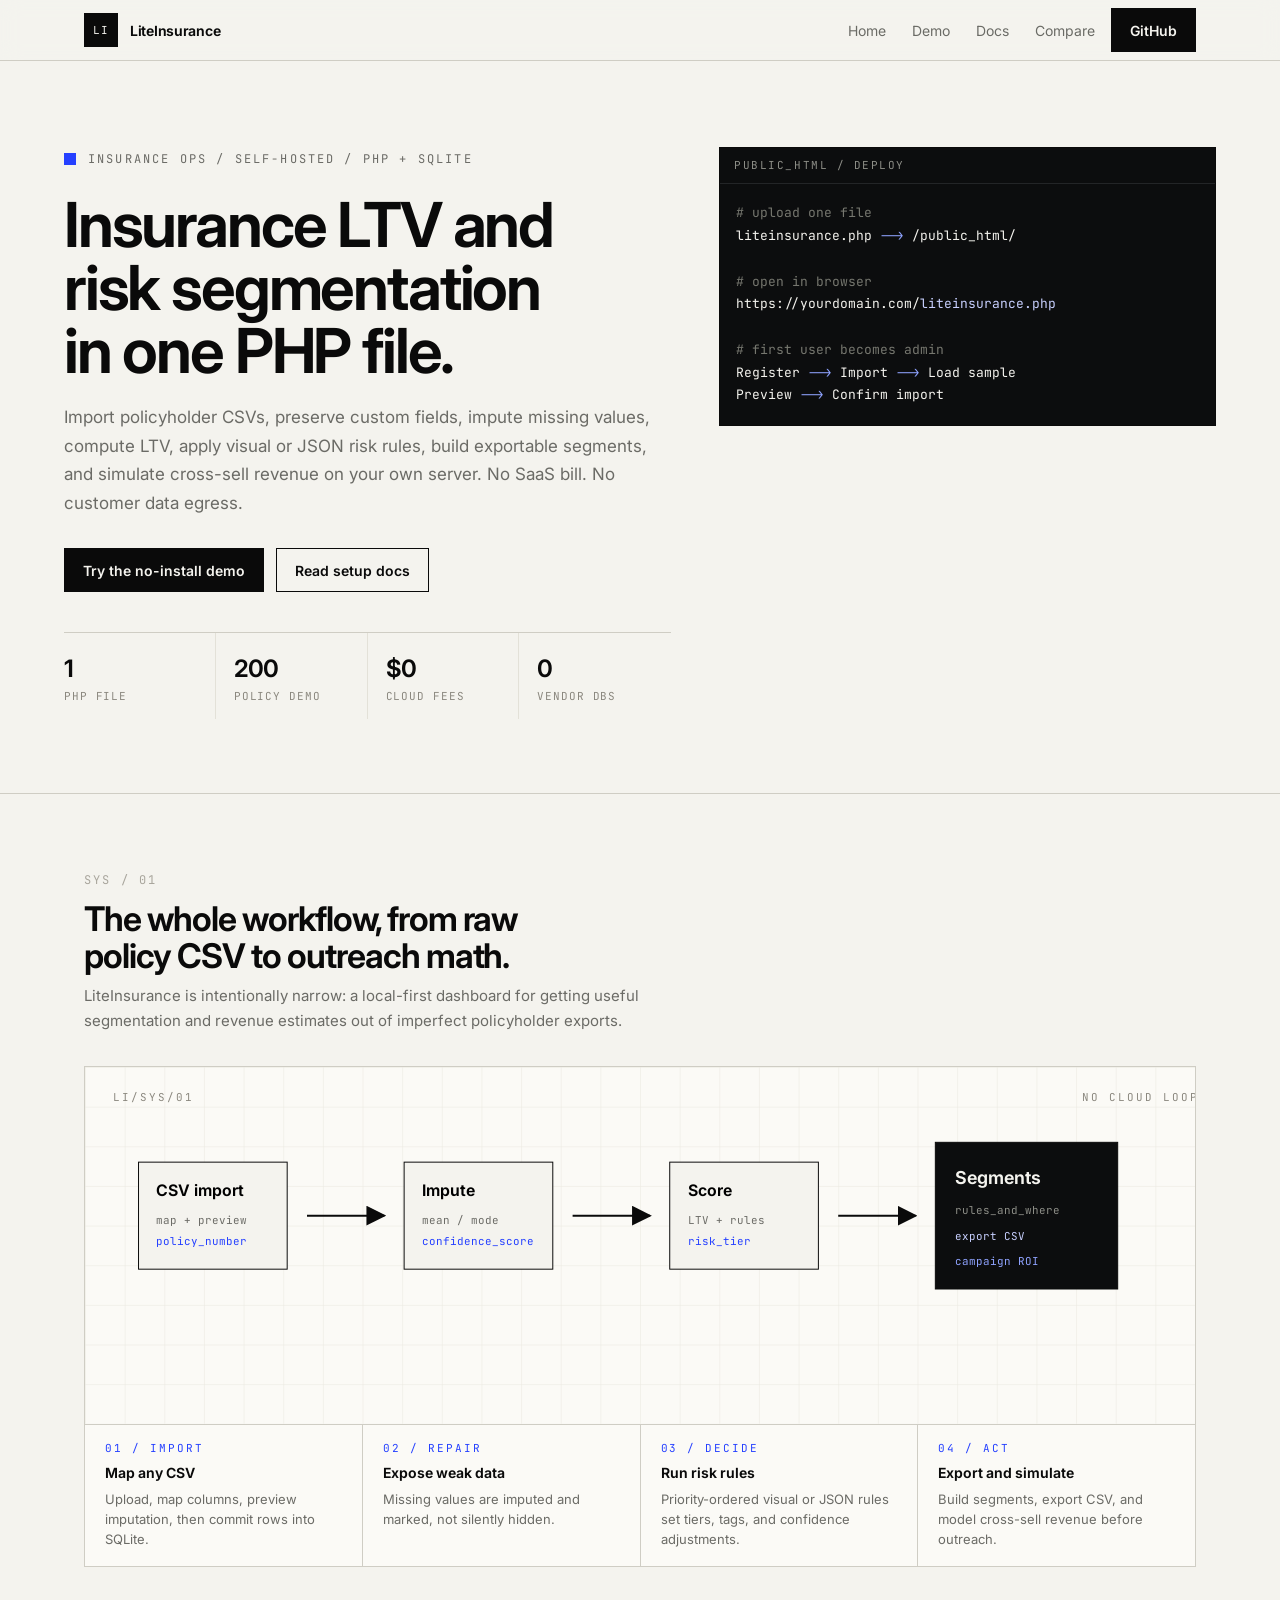
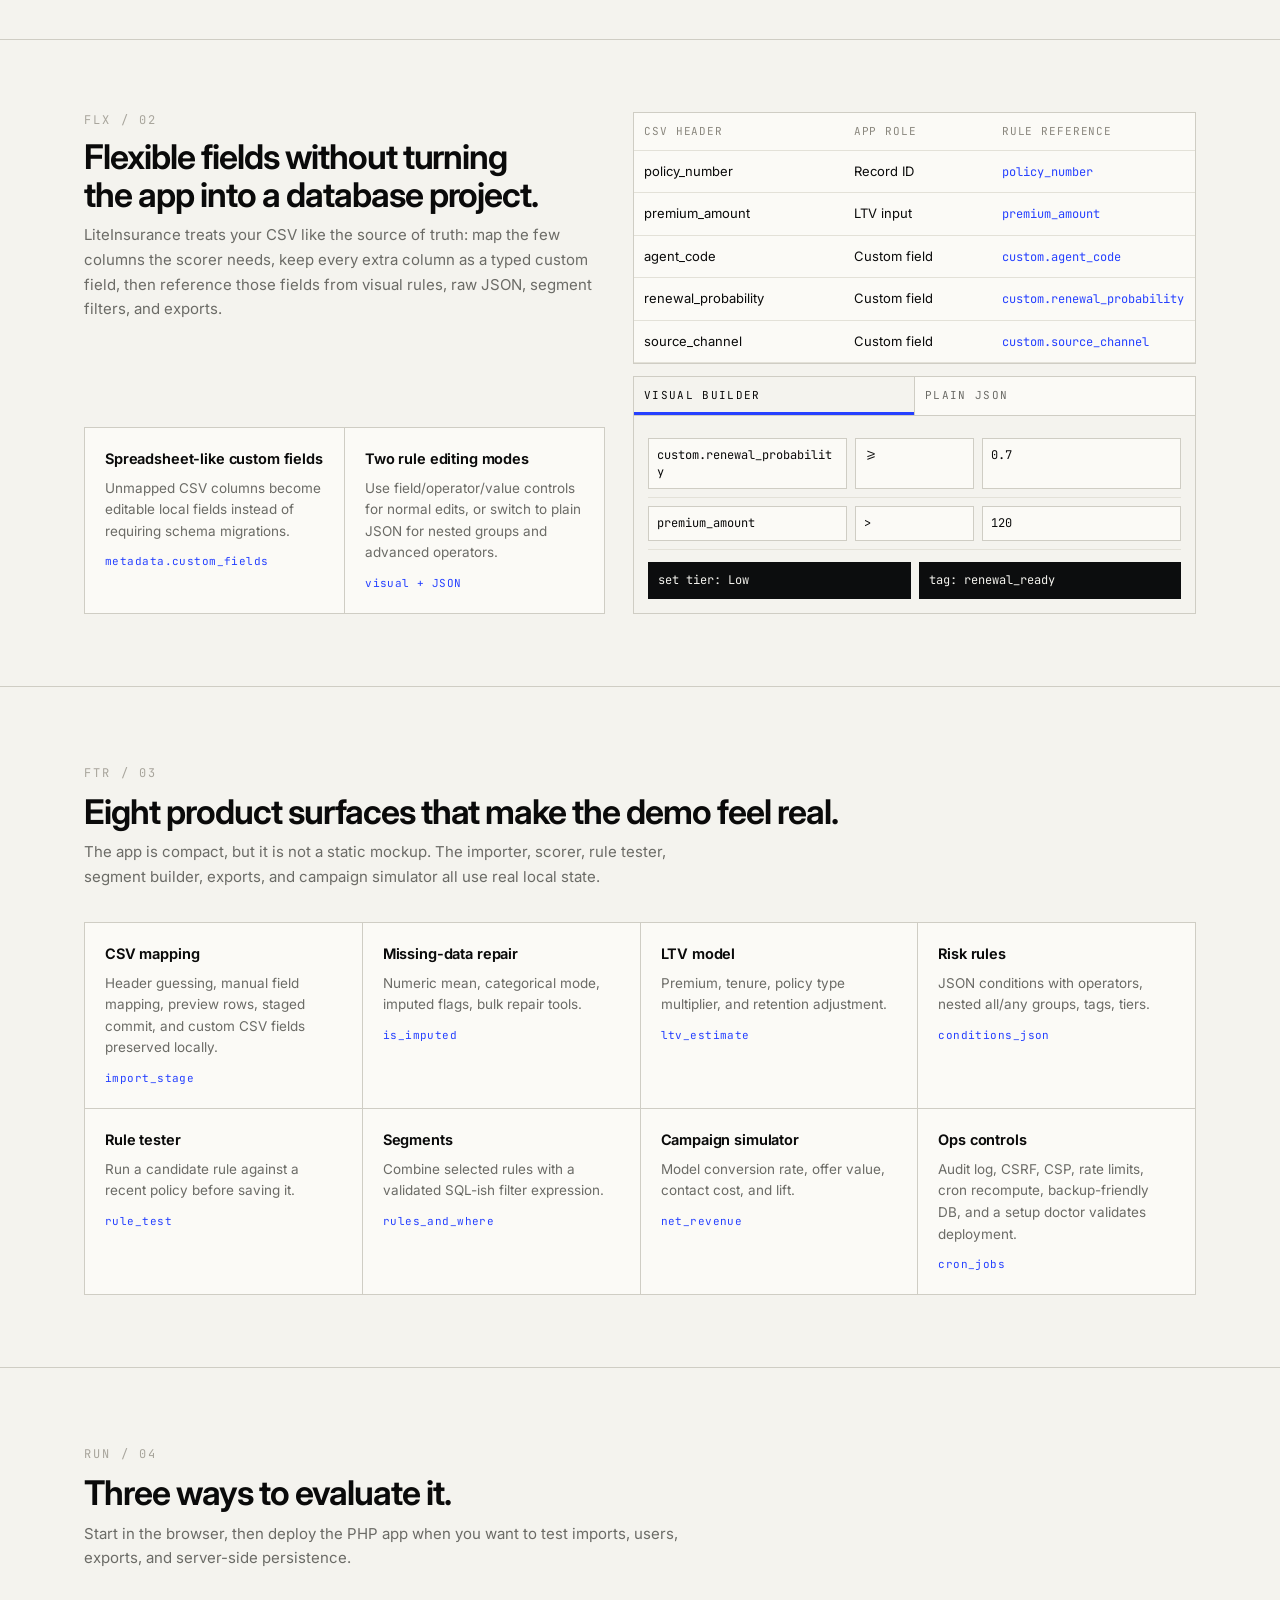
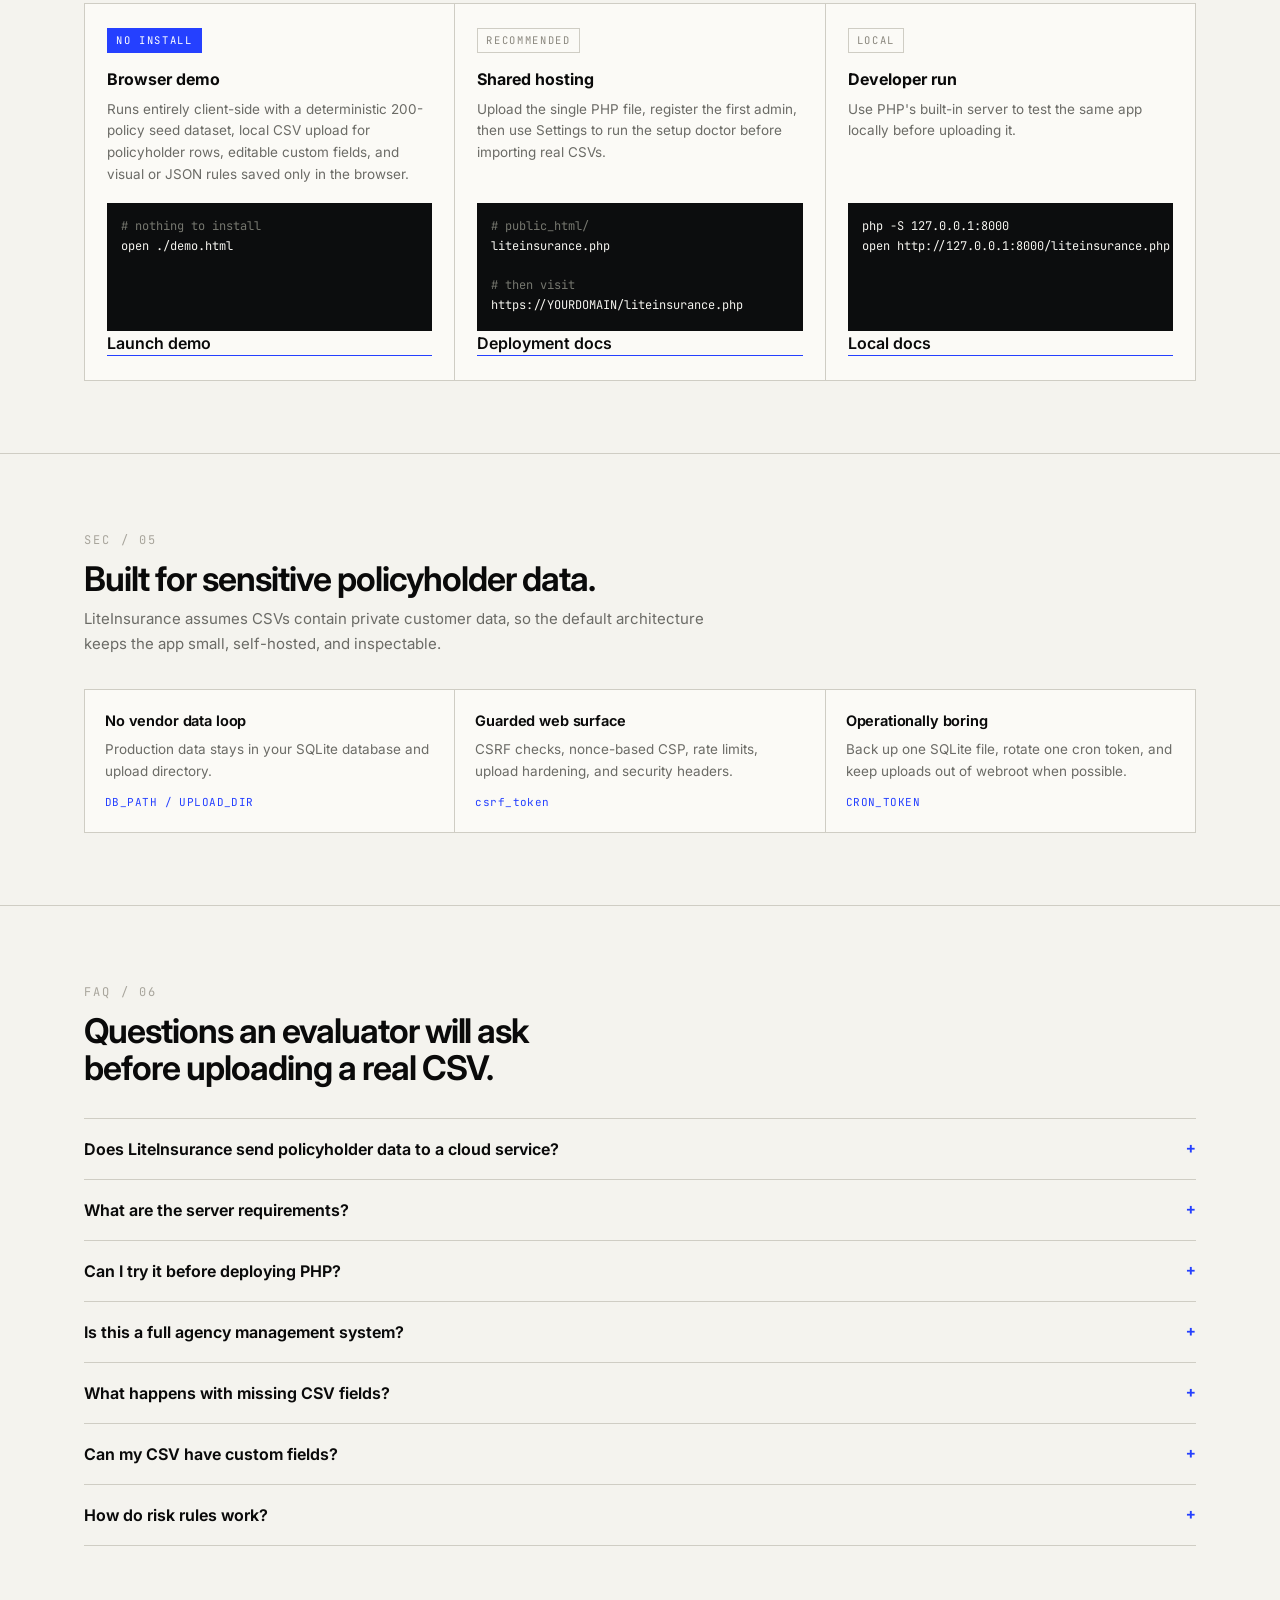
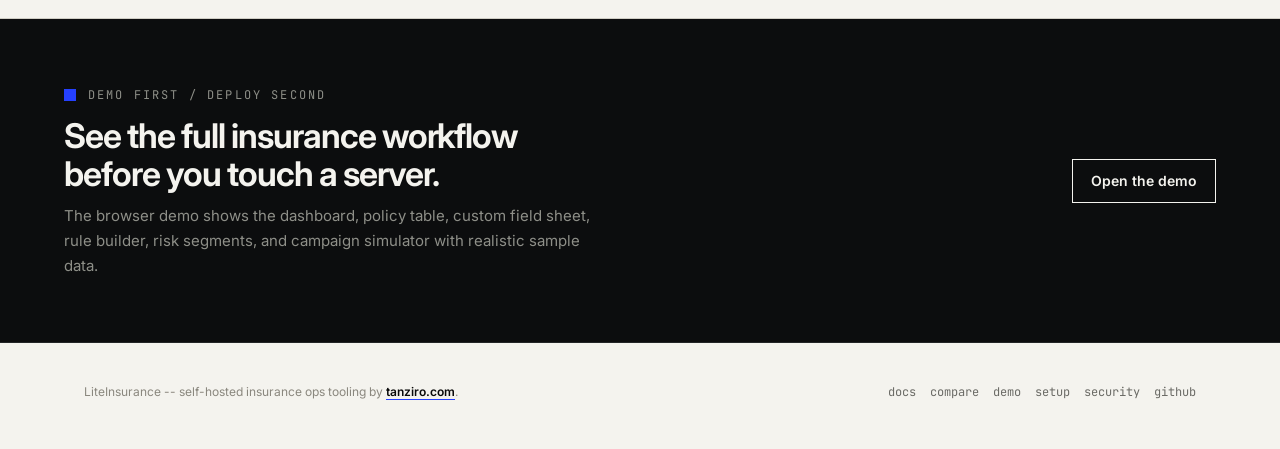
==== commit 2af5ebe2: "refinement." ====
--- a/index.html
+++ b/index.html
@@ -4,16 +4,16 @@
   <meta charset="utf-8">
   <meta name="viewport" content="width=device-width, initial-scale=1">
   <title>LiteInsurance -- Insurance LTV and Risk Segmentation in One PHP File</title>
-  <meta name="description" content="Self-hosted PHP and SQLite insurance ops app for CSV import, LTV scoring, risk rules, segments, and campaign simulation.">
+  <meta name="description" content="Self-hosted PHP and SQLite insurance ops app for CSV import, custom fields, visual or JSON risk rules, segments, LTV, and campaign simulation.">
   <meta name="robots" content="index, follow">
   <link rel="canonical" href="https://tanzir71.github.io/liteinsurance/">
   <meta property="og:title" content="LiteInsurance -- Insurance LTV and Risk Segmentation">
-  <meta property="og:description" content="Import policyholder CSVs, compute LTV, apply risk rules, build segments, and simulate campaigns in one self-hosted PHP file.">
+  <meta property="og:description" content="Import policyholder CSVs, preserve custom fields, apply visual or JSON risk rules, build segments, and simulate campaigns in one self-hosted PHP file.">
   <meta property="og:type" content="website">
   <meta property="og:url" content="https://tanzir71.github.io/liteinsurance/">
   <meta name="twitter:card" content="summary">
   <meta name="twitter:title" content="LiteInsurance -- Insurance LTV and Risk Segmentation">
-  <meta name="twitter:description" content="A portable PHP + SQLite dashboard for insurance CSVs, risk rules, LTV, segments, and campaign simulation.">
+  <meta name="twitter:description" content="A portable PHP + SQLite dashboard for insurance CSVs, custom fields, risk rules, LTV, segments, and campaign simulation.">
   <link rel="icon" type="image/svg+xml" href="data:image/svg+xml,%3Csvg xmlns='http://www.w3.org/2000/svg' viewBox='0 0 100 100'%3E%3Crect width='100' height='100' fill='%230a0a0a'/%3E%3Ctext x='50' y='58' text-anchor='middle' font-size='32' font-family='monospace' fill='%23f4f3ee'%3ELI%3C/text%3E%3C/svg%3E">
   <link rel="preconnect" href="https://fonts.googleapis.com">
   <link rel="preconnect" href="https://fonts.gstatic.com" crossorigin>
@@ -25,7 +25,7 @@
     "name": "LiteInsurance",
     "operatingSystem": "Any server running PHP 8+ with SQLite",
     "applicationCategory": "BusinessApplication",
-    "description": "Self-hosted PHP and SQLite insurance operations dashboard for policyholder CSV import, missing-field imputation, LTV scoring, JSON risk rules, segment exports, and campaign simulation.",
+    "description": "Self-hosted PHP and SQLite insurance operations dashboard for policyholder CSV import, custom field preservation, missing-field imputation, LTV scoring, visual or JSON risk rules, segment exports, and campaign simulation.",
     "url": "https://tanzir71.github.io/liteinsurance/",
     "softwareVersion": "1.0.0",
     "offers": { "@type": "Offer", "price": "0", "priceCurrency": "USD" },
@@ -50,7 +50,7 @@
       {
         "@type": "Question",
         "name": "Can I try it without installing PHP?",
-        "acceptedAnswer": { "@type": "Answer", "text": "Yes. The no-install demo runs in the browser with a deterministic 200-policy seed dataset, local CSV upload for policyholder rows, and an editable rules JSON editor for scoring logic." }
+        "acceptedAnswer": { "@type": "Answer", "text": "Yes. The no-install demo runs in the browser with a deterministic 200-policy seed dataset, local CSV upload for policyholder rows, editable custom field cells, and visual or JSON rule editing for scoring logic." }
       },
       {
         "@type": "Question",
@@ -160,6 +160,24 @@
     .dstep .n { font: 11px/1.4 var(--f-mono); color: var(--acc); letter-spacing: .18em; text-transform: uppercase; }
     .dstep .t { margin-top: 6px; font-size: 14px; font-weight: 650; }
     .dstep p { margin: 6px 0 0; font-size: 13px; line-height: 1.55; color: var(--muted); }
+    .flex-layout { display: grid; grid-template-columns: 1fr; gap: 28px; align-items: stretch; }
+    @media (min-width: 980px) { .flex-layout { grid-template-columns: minmax(0, 1fr) minmax(0, 1.08fr); } }
+    .flex-copy { display: flex; flex-direction: column; min-height: 100%; }
+    .flex-support-grid { margin-top: auto; }
+    @media (max-width: 979px) { .flex-support-grid { margin-top: 24px; } }
+    .field-board { border: 1px solid var(--border); background: var(--panel); overflow-x: auto; }
+    .field-board table { width: 100%; min-width: 660px; border-collapse: collapse; font-size: 13px; }
+    .field-board th, .field-board td { padding: 11px 10px; border-bottom: 1px solid var(--border-soft); text-align: left; white-space: nowrap; }
+    .field-board th { color: var(--muted-2); font: 11px/1.4 var(--f-mono); letter-spacing: .08em; text-transform: uppercase; }
+    .field-board td:last-child { color: var(--acc); font-family: var(--f-mono); font-size: 12px; }
+    .mini-tabs { display: flex; gap: 1px; margin-top: 12px; background: var(--border); border: 1px solid var(--border); }
+    .mini-tab { flex: 1; padding: 11px 10px; background: var(--panel); color: var(--muted); font: 11px/1.4 var(--f-mono); letter-spacing: .12em; text-transform: uppercase; }
+    .mini-tab.active { background: var(--bg); color: var(--fg); box-shadow: inset 0 -3px 0 var(--acc); }
+    .rule-builder-shot { border: 1px solid var(--border); border-top: 0; background: var(--bg); padding: 14px; }
+    .builder-row { display: grid; grid-template-columns: 1fr .6fr 1fr; gap: 8px; padding: 8px 0; border-bottom: 1px solid var(--border-soft); font: 12px/1.4 var(--f-mono); }
+    .builder-row span { background: var(--panel); border: 1px solid var(--border); padding: 8px; overflow-wrap: anywhere; }
+    .builder-action { margin-top: 12px; display: grid; grid-template-columns: 1fr 1fr; gap: 8px; font: 12px/1.4 var(--f-mono); }
+    .builder-action span { background: var(--dk-bg); color: var(--dk-ink); padding: 10px; }
     .paths { display: grid; grid-template-columns: 1fr; gap: 1px; background: var(--border); border: 1px solid var(--border); }
     @media (min-width: 980px) { .paths { grid-template-columns: repeat(3, minmax(0, 1fr)); } }
     .path { background: var(--panel); padding: 24px 22px; min-width: 0; display: flex; flex-direction: column; }
@@ -224,7 +242,7 @@
           <div>
             <span class="eyebrow">Insurance ops / self-hosted / PHP + SQLite</span>
             <h1>Insurance LTV and risk segmentation in one PHP file.</h1>
-            <p class="lead">Import policyholder CSVs, impute missing fields, compute LTV, apply JSON risk rules, build exportable segments, and simulate cross-sell revenue on your own server. No SaaS bill. No customer data egress.</p>
+            <p class="lead">Import policyholder CSVs, preserve custom fields, impute missing values, compute LTV, apply visual or JSON risk rules, build exportable segments, and simulate cross-sell revenue on your own server. No SaaS bill. No customer data egress.</p>
             <div class="cta-row">
               <a class="btn btn-primary" href="./demo.html">Try the no-install demo</a>
               <a class="btn" href="./docs.html">Read setup docs</a>
@@ -266,7 +284,7 @@
         <div class="diagram-wrap">
           <svg viewBox="0 0 1120 360" role="img" aria-labelledby="diagram-title diagram-desc" xmlns="http://www.w3.org/2000/svg">
             <title id="diagram-title">LiteInsurance workflow diagram</title>
-            <desc id="diagram-desc">CSV import flows through imputation, LTV scoring, JSON risk rules, segment export, and campaign simulation.</desc>
+            <desc id="diagram-desc">CSV import flows through custom fields, imputation, LTV scoring, risk rules, segment export, and campaign simulation.</desc>
             <defs>
               <pattern id="grid" width="40" height="40" patternUnits="userSpaceOnUse">
                 <path d="M 40 0 L 0 0 0 40" fill="none" stroke="#e3e1d8" stroke-width="1"/>
@@ -314,8 +332,47 @@
         <div class="diagram-steps">
           <div class="dstep"><div class="n">01 / Import</div><div class="t">Map any CSV</div><p>Upload, map columns, preview imputation, then commit rows into SQLite.</p></div>
           <div class="dstep"><div class="n">02 / Repair</div><div class="t">Expose weak data</div><p>Missing values are imputed and marked, not silently hidden.</p></div>
-          <div class="dstep"><div class="n">03 / Decide</div><div class="t">Run JSON rules</div><p>Priority-ordered rules set tiers, tags, and confidence adjustments.</p></div>
+          <div class="dstep"><div class="n">03 / Decide</div><div class="t">Run risk rules</div><p>Priority-ordered visual or JSON rules set tiers, tags, and confidence adjustments.</p></div>
           <div class="dstep"><div class="n">04 / Act</div><div class="t">Export and simulate</div><p>Build segments, export CSV, and model cross-sell revenue before outreach.</p></div>
+        </div>
+      </div>
+    </section>
+
+    <section id="flexibility" class="section">
+      <div class="container">
+        <div class="flex-layout">
+          <div class="flex-copy">
+            <span class="idx">FLX / 02</span>
+            <h2>Flexible fields without turning the app into a database project.</h2>
+            <p class="sub">LiteInsurance treats your CSV like the source of truth: map the few columns the scorer needs, keep every extra column as a typed custom field, then reference those fields from visual rules, raw JSON, segment filters, and exports.</p>
+            <div class="grid grid-2 flex-support-grid">
+              <div class="cell"><h3>Spreadsheet-like custom fields</h3><p>Unmapped CSV columns become editable local fields instead of requiring schema migrations.</p><span class="k">metadata.custom_fields</span></div>
+              <div class="cell"><h3>Two rule editing modes</h3><p>Use field/operator/value controls for normal edits, or switch to plain JSON for nested groups and advanced operators.</p><span class="k">visual + JSON</span></div>
+            </div>
+          </div>
+          <div>
+            <div class="field-board" aria-label="Custom field mapping example">
+              <table>
+                <thead><tr><th>CSV header</th><th>App role</th><th>Rule reference</th></tr></thead>
+                <tbody>
+                  <tr><td>policy_number</td><td>Record ID</td><td>policy_number</td></tr>
+                  <tr><td>premium_amount</td><td>LTV input</td><td>premium_amount</td></tr>
+                  <tr><td>agent_code</td><td>Custom field</td><td>custom.agent_code</td></tr>
+                  <tr><td>renewal_probability</td><td>Custom field</td><td>custom.renewal_probability</td></tr>
+                  <tr><td>source_channel</td><td>Custom field</td><td>custom.source_channel</td></tr>
+                </tbody>
+              </table>
+            </div>
+            <div class="mini-tabs" aria-hidden="true">
+              <div class="mini-tab active">Visual builder</div>
+              <div class="mini-tab">Plain JSON</div>
+            </div>
+            <div class="rule-builder-shot" aria-label="Visual rule builder example">
+              <div class="builder-row"><span>custom.renewal_probability</span><span>&gt;=</span><span>0.7</span></div>
+              <div class="builder-row"><span>premium_amount</span><span>&gt;</span><span>120</span></div>
+              <div class="builder-action"><span>set tier: Low</span><span>tag: renewal_ready</span></div>
+            </div>
+          </div>
         </div>
       </div>
     </section>
@@ -323,7 +380,7 @@
     <section id="features" class="section">
       <div class="container">
         <div class="section-head">
-          <span class="idx">FTR / 02</span>
+          <span class="idx">FTR / 03</span>
           <h2>Eight product surfaces that make the demo feel real.</h2>
           <p class="sub">The app is compact, but it is not a static mockup. The importer, scorer, rule tester, segment builder, exports, and campaign simulator all use real local state.</p>
         </div>
@@ -343,7 +400,7 @@
     <section id="setup" class="section">
       <div class="container">
         <div class="section-head">
-          <span class="idx">RUN / 03</span>
+          <span class="idx">RUN / 04</span>
           <h2>Three ways to evaluate it.</h2>
           <p class="sub">Start in the browser, then deploy the PHP app when you want to test imports, users, exports, and server-side persistence.</p>
         </div>
@@ -351,7 +408,7 @@
           <div class="path">
             <span class="path-tag rec">No install</span>
             <h3>Browser demo</h3>
-            <p>Runs entirely client-side with a deterministic 200-policy seed dataset, local CSV upload for policyholder rows, and editable rules JSON saved only in the browser.</p>
+            <p>Runs entirely client-side with a deterministic 200-policy seed dataset, local CSV upload for policyholder rows, editable custom fields, and visual or JSON rules saved only in the browser.</p>
             <pre class="pre-block"><span class="c"># nothing to install</span>
 open ./demo.html</pre>
             <a class="link" href="./demo.html">Launch demo</a>
@@ -382,7 +439,7 @@
     <section id="trust" class="section">
       <div class="container">
         <div class="section-head">
-          <span class="idx">SEC / 04</span>
+          <span class="idx">SEC / 05</span>
           <h2>Built for sensitive policyholder data.</h2>
           <p class="sub">LiteInsurance assumes CSVs contain private customer data, so the default architecture keeps the app small, self-hosted, and inspectable.</p>
         </div>
@@ -397,7 +454,7 @@
     <section id="faq" class="section">
       <div class="container">
         <div class="section-head">
-          <span class="idx">FAQ / 05</span>
+          <span class="idx">FAQ / 06</span>
           <h2>Questions an evaluator will ask before uploading a real CSV.</h2>
         </div>
         <details>
@@ -410,7 +467,7 @@
         </details>
         <details>
           <summary>Can I try it before deploying PHP?</summary>
-          <p>Yes. The no-install demo starts with a deterministic 200-policy dataset, then lets you replace it with a local policyholder CSV and edit risk rules JSON for dashboards, segments, and campaign math.</p>
+          <p>Yes. The no-install demo starts with a deterministic 200-policy dataset, then lets you replace it with a local policyholder CSV, edit custom field cells, and build risk rules visually or as JSON for dashboards, segments, and campaign math.</p>
         </details>
         <details>
           <summary>Is this a full agency management system?</summary>
@@ -426,7 +483,7 @@
         </details>
         <details>
           <summary>How do risk rules work?</summary>
-          <p>Rules are JSON definitions with conditions and actions. Matching rules can set a risk tier, adjust confidence, and add tags for segment logic.</p>
+          <p>Rules use the same conditions-and-actions format whether you edit them in the visual builder or the plain JSON editor. Matching rules can set a risk tier, adjust confidence, and add tags for segment logic.</p>
         </details>
       </div>
     </section>
@@ -436,7 +493,7 @@
         <div>
           <span class="eyebrow">Demo first / deploy second</span>
           <h2>See the full insurance workflow before you touch a server.</h2>
-          <p>The browser demo shows the dashboard, policy table, risk segments, and campaign simulator with realistic sample data.</p>
+          <p>The browser demo shows the dashboard, policy table, custom field sheet, rule builder, risk segments, and campaign simulator with realistic sample data.</p>
         </div>
         <a class="btn btn-dark" href="./demo.html">Open the demo</a>
       </div>
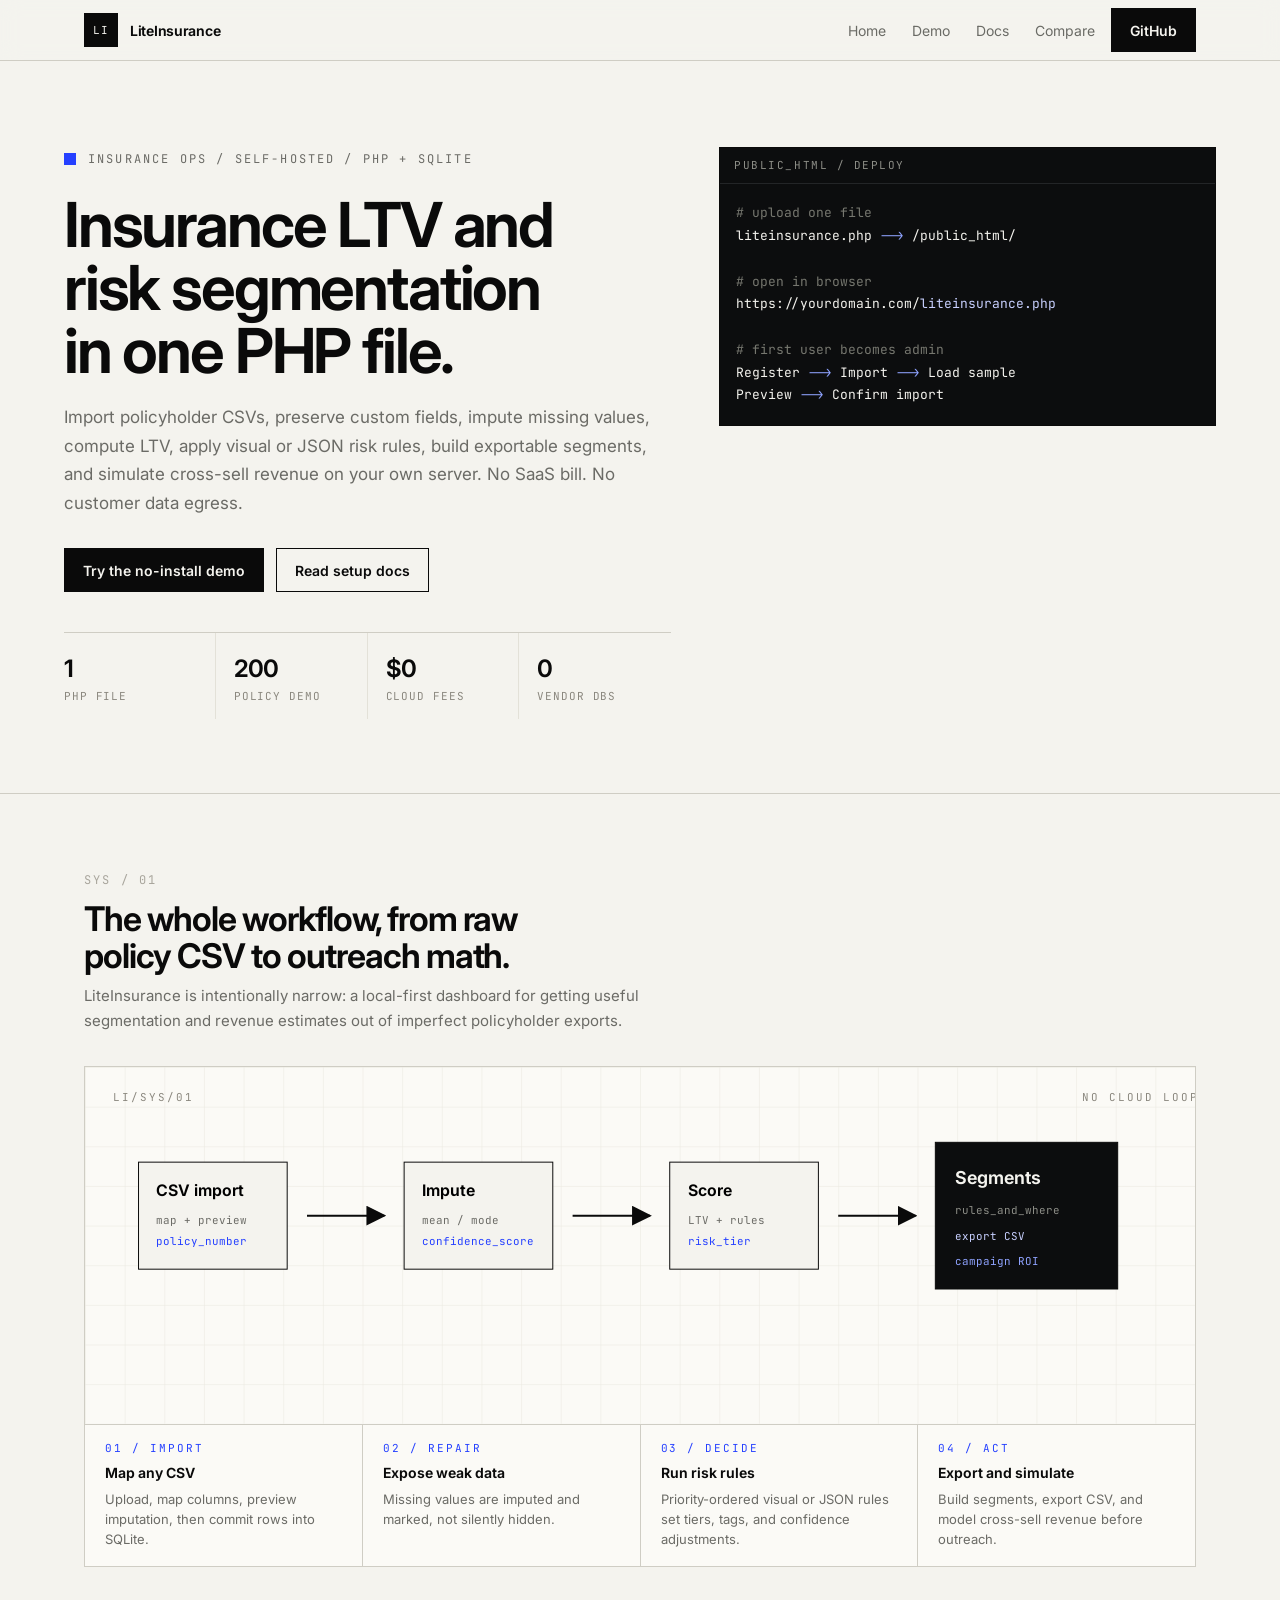
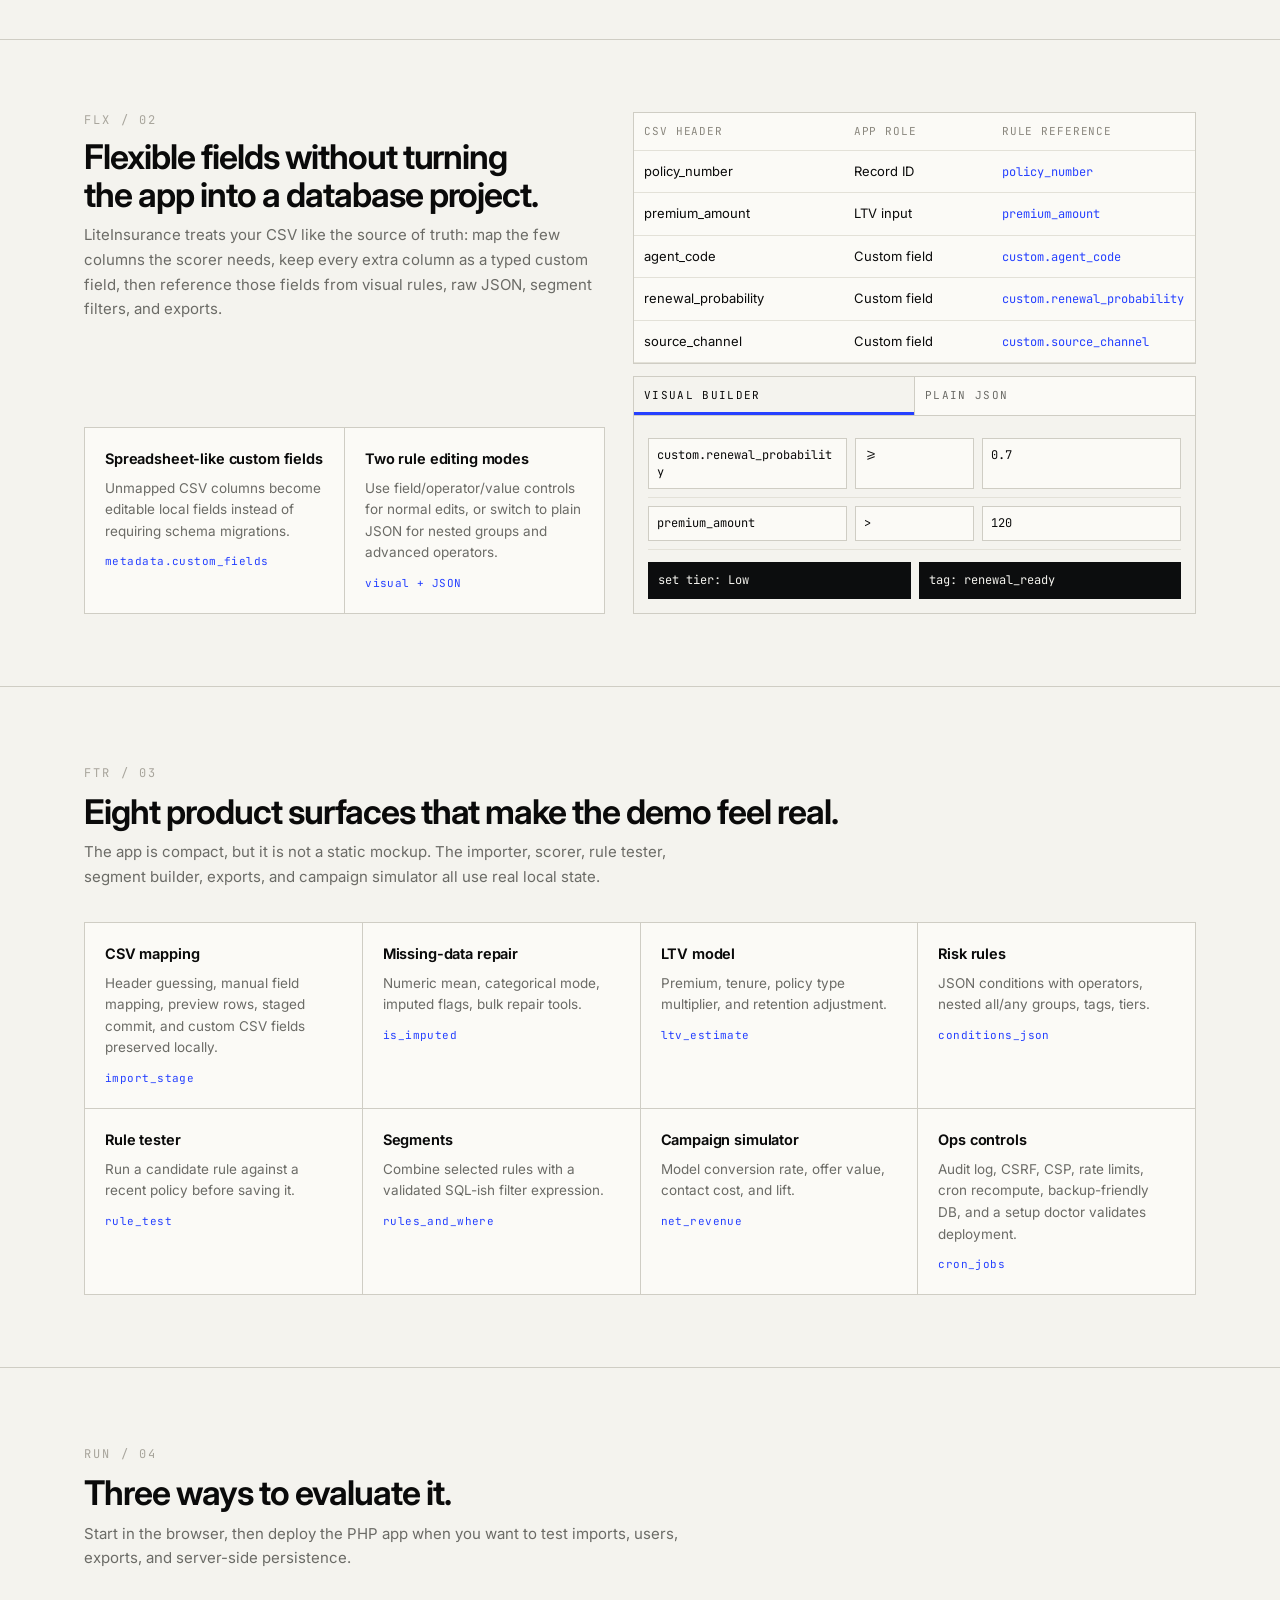
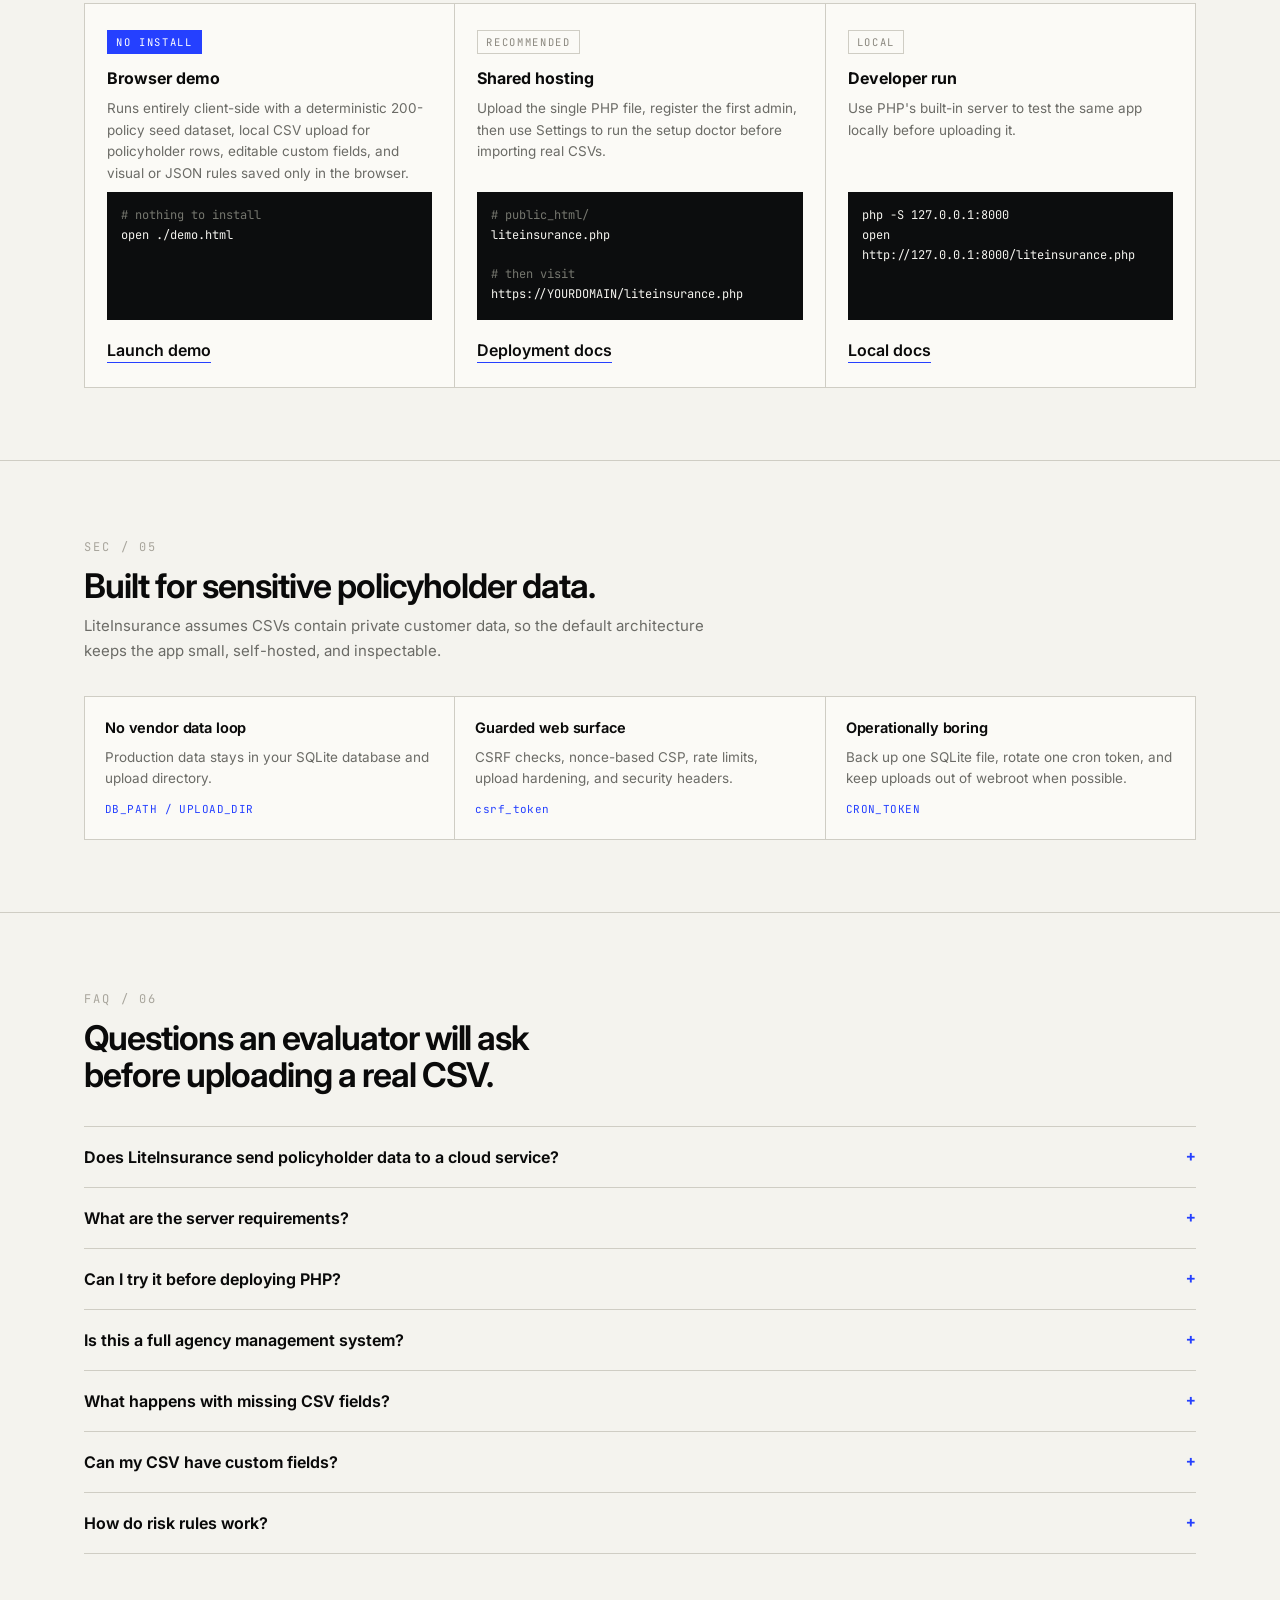
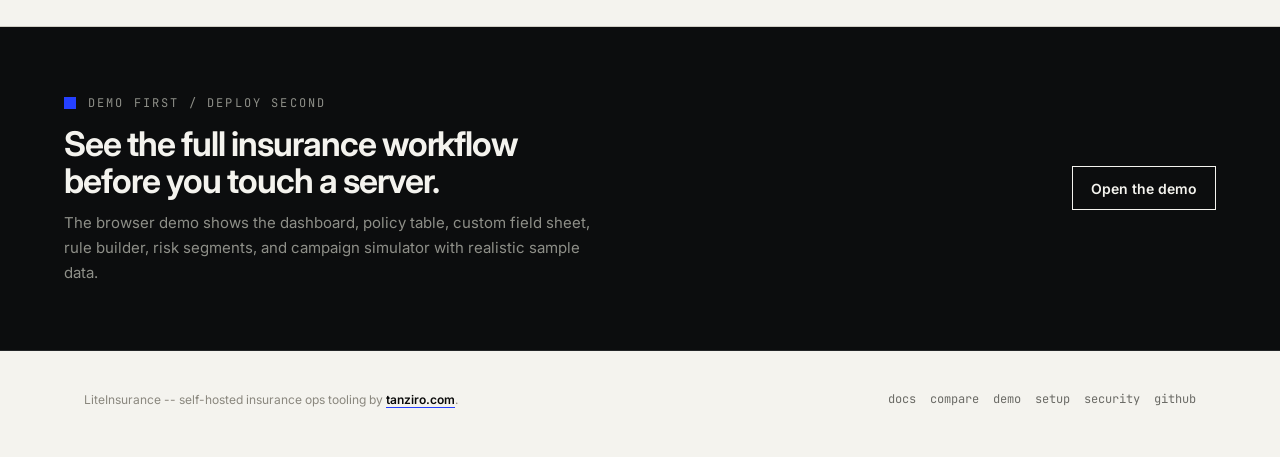
==== commit 5498bee9: "ui fixes." ====
--- a/index.html
+++ b/index.html
@@ -181,11 +181,13 @@
     .paths { display: grid; grid-template-columns: 1fr; gap: 1px; background: var(--border); border: 1px solid var(--border); }
     @media (min-width: 980px) { .paths { grid-template-columns: repeat(3, minmax(0, 1fr)); } }
     .path { background: var(--panel); padding: 24px 22px; min-width: 0; display: flex; flex-direction: column; }
+    .path-copy { min-height: 164px; }
     .path-tag { align-self: flex-start; border: 1px solid var(--border); color: var(--muted-2); padding: 4px 8px; font: 10.5px/1.4 var(--f-mono); letter-spacing: .16em; text-transform: uppercase; }
     .path-tag.rec { background: var(--acc); border-color: var(--acc); color: #fff; }
     .path h3 { margin: 14px 0 0; font-size: 16px; }
-    .path p { margin: 8px 0 16px; min-height: 88px; color: var(--muted); font-size: 13.5px; line-height: 1.6; }
-    .pre-block { position: relative; width: 100%; height: 128px; margin: 0; padding: 14px; overflow: auto; background: var(--dk-bg); color: var(--dk-ink); font: 12px/1.65 var(--f-mono); white-space: pre; }
+    .path p { margin: 8px 0 0; color: var(--muted); font-size: 13.5px; line-height: 1.6; }
+    .path .link { align-self: flex-start; margin-top: auto; padding-top: 18px; }
+    .pre-block { position: relative; width: 100%; height: 128px; margin: 0; padding: 14px; overflow-x: hidden; overflow-y: auto; background: var(--dk-bg); color: var(--dk-ink); font: 12px/1.65 var(--f-mono); white-space: pre-wrap; overflow-wrap: anywhere; }
     .pre-block .c { color: #76776f; }
     details { border-top: 1px solid var(--border); }
     details:last-child { border-bottom: 1px solid var(--border); }
@@ -214,6 +216,7 @@
       .section { padding: 56px 0; }
       .stat:nth-child(2) { border-right: 0; }
       .stat:nth-child(n+3) { border-top: 1px solid var(--border-soft); }
+      .path-copy { min-height: 0; margin-bottom: 16px; }
     }
   </style>
 </head>
@@ -406,17 +409,21 @@
         </div>
         <div class="paths">
           <div class="path">
-            <span class="path-tag rec">No install</span>
-            <h3>Browser demo</h3>
-            <p>Runs entirely client-side with a deterministic 200-policy seed dataset, local CSV upload for policyholder rows, editable custom fields, and visual or JSON rules saved only in the browser.</p>
+            <div class="path-copy">
+              <span class="path-tag rec">No install</span>
+              <h3>Browser demo</h3>
+              <p>Runs entirely client-side with a deterministic 200-policy seed dataset, local CSV upload for policyholder rows, editable custom fields, and visual or JSON rules saved only in the browser.</p>
+            </div>
             <pre class="pre-block"><span class="c"># nothing to install</span>
 open ./demo.html</pre>
             <a class="link" href="./demo.html">Launch demo</a>
           </div>
           <div class="path">
-            <span class="path-tag">Recommended</span>
-            <h3>Shared hosting</h3>
-            <p>Upload the single PHP file, register the first admin, then use Settings to run the setup doctor before importing real CSVs.</p>
+            <div class="path-copy">
+              <span class="path-tag">Recommended</span>
+              <h3>Shared hosting</h3>
+              <p>Upload the single PHP file, register the first admin, then use Settings to run the setup doctor before importing real CSVs.</p>
+            </div>
             <pre class="pre-block"><span class="c"># public_html/</span>
 liteinsurance.php
 
@@ -425,9 +432,11 @@
             <a class="link" href="./docs.html#deploy">Deployment docs</a>
           </div>
           <div class="path">
-            <span class="path-tag">Local</span>
-            <h3>Developer run</h3>
-            <p>Use PHP's built-in server to test the same app locally before uploading it.</p>
+            <div class="path-copy">
+              <span class="path-tag">Local</span>
+              <h3>Developer run</h3>
+              <p>Use PHP's built-in server to test the same app locally before uploading it.</p>
+            </div>
             <pre class="pre-block">php -S 127.0.0.1:8000
 open http://127.0.0.1:8000/liteinsurance.php</pre>
             <a class="link" href="./docs.html#local">Local docs</a>
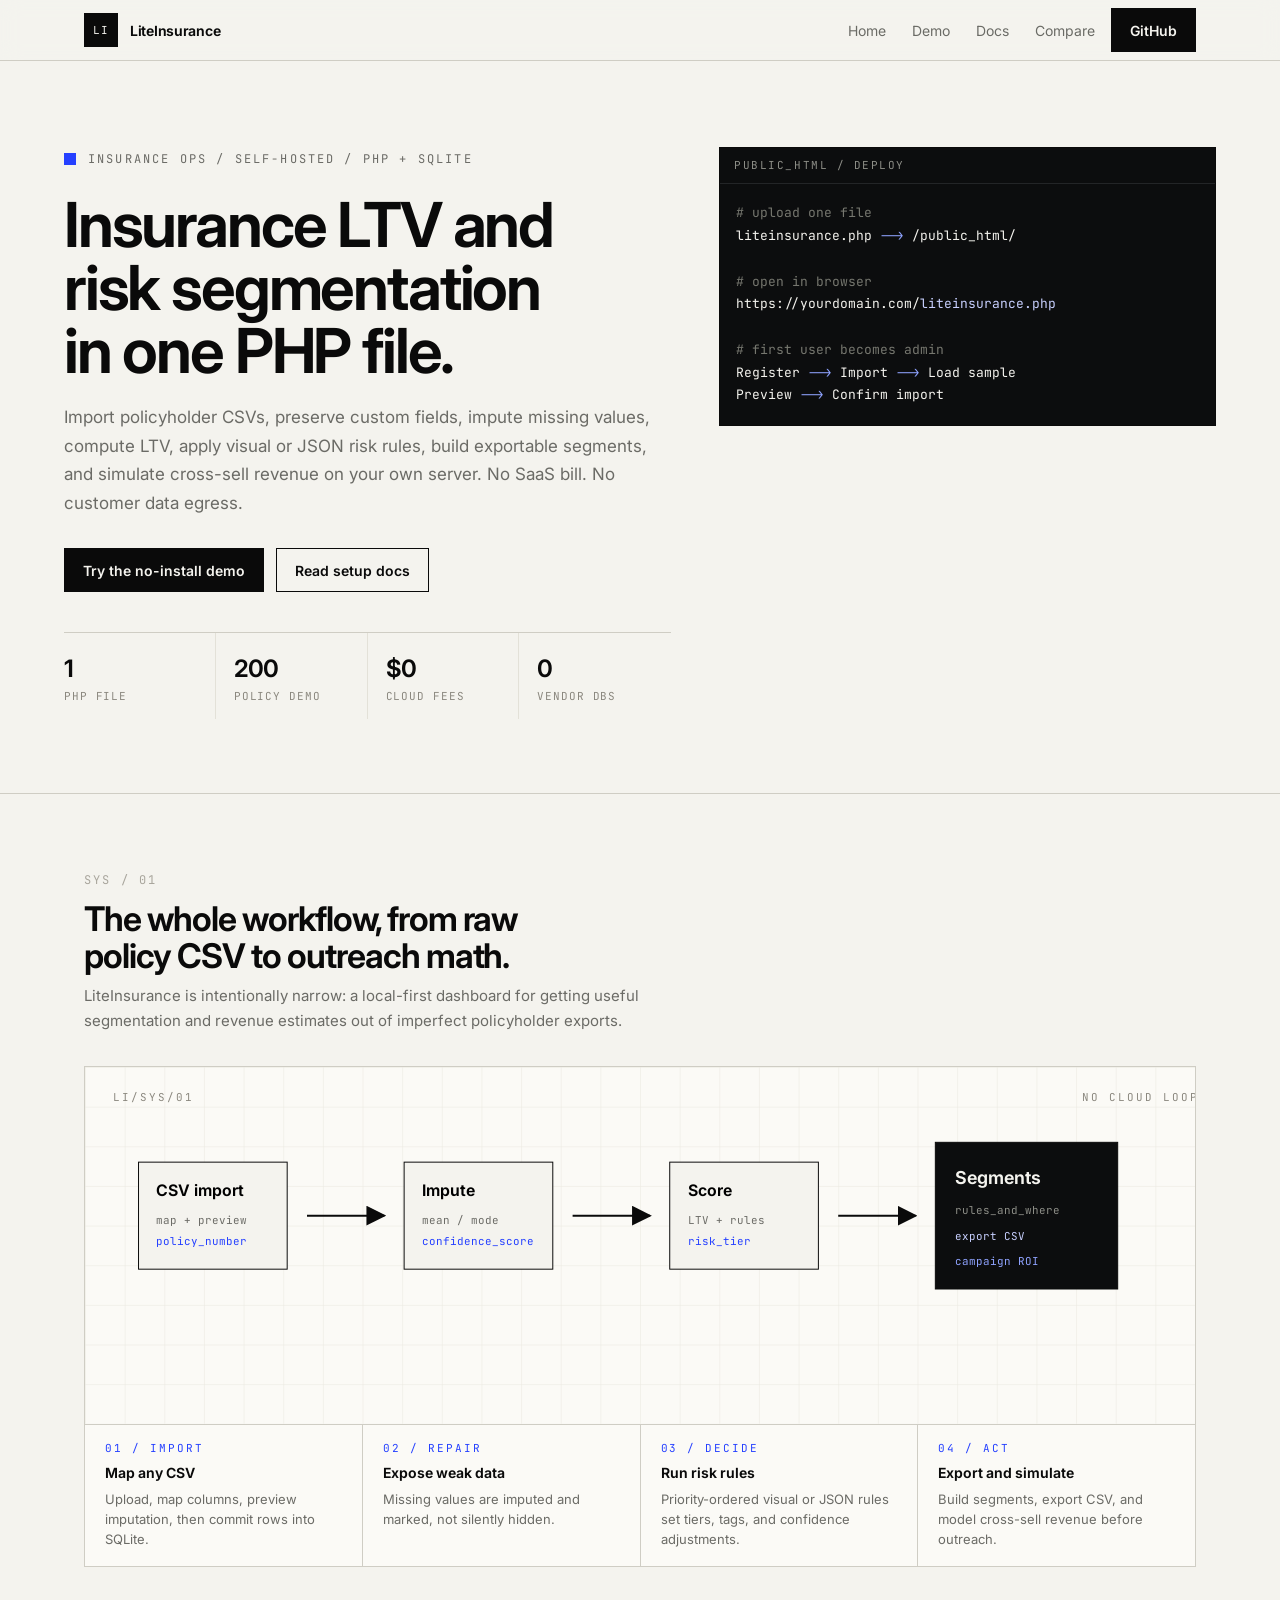
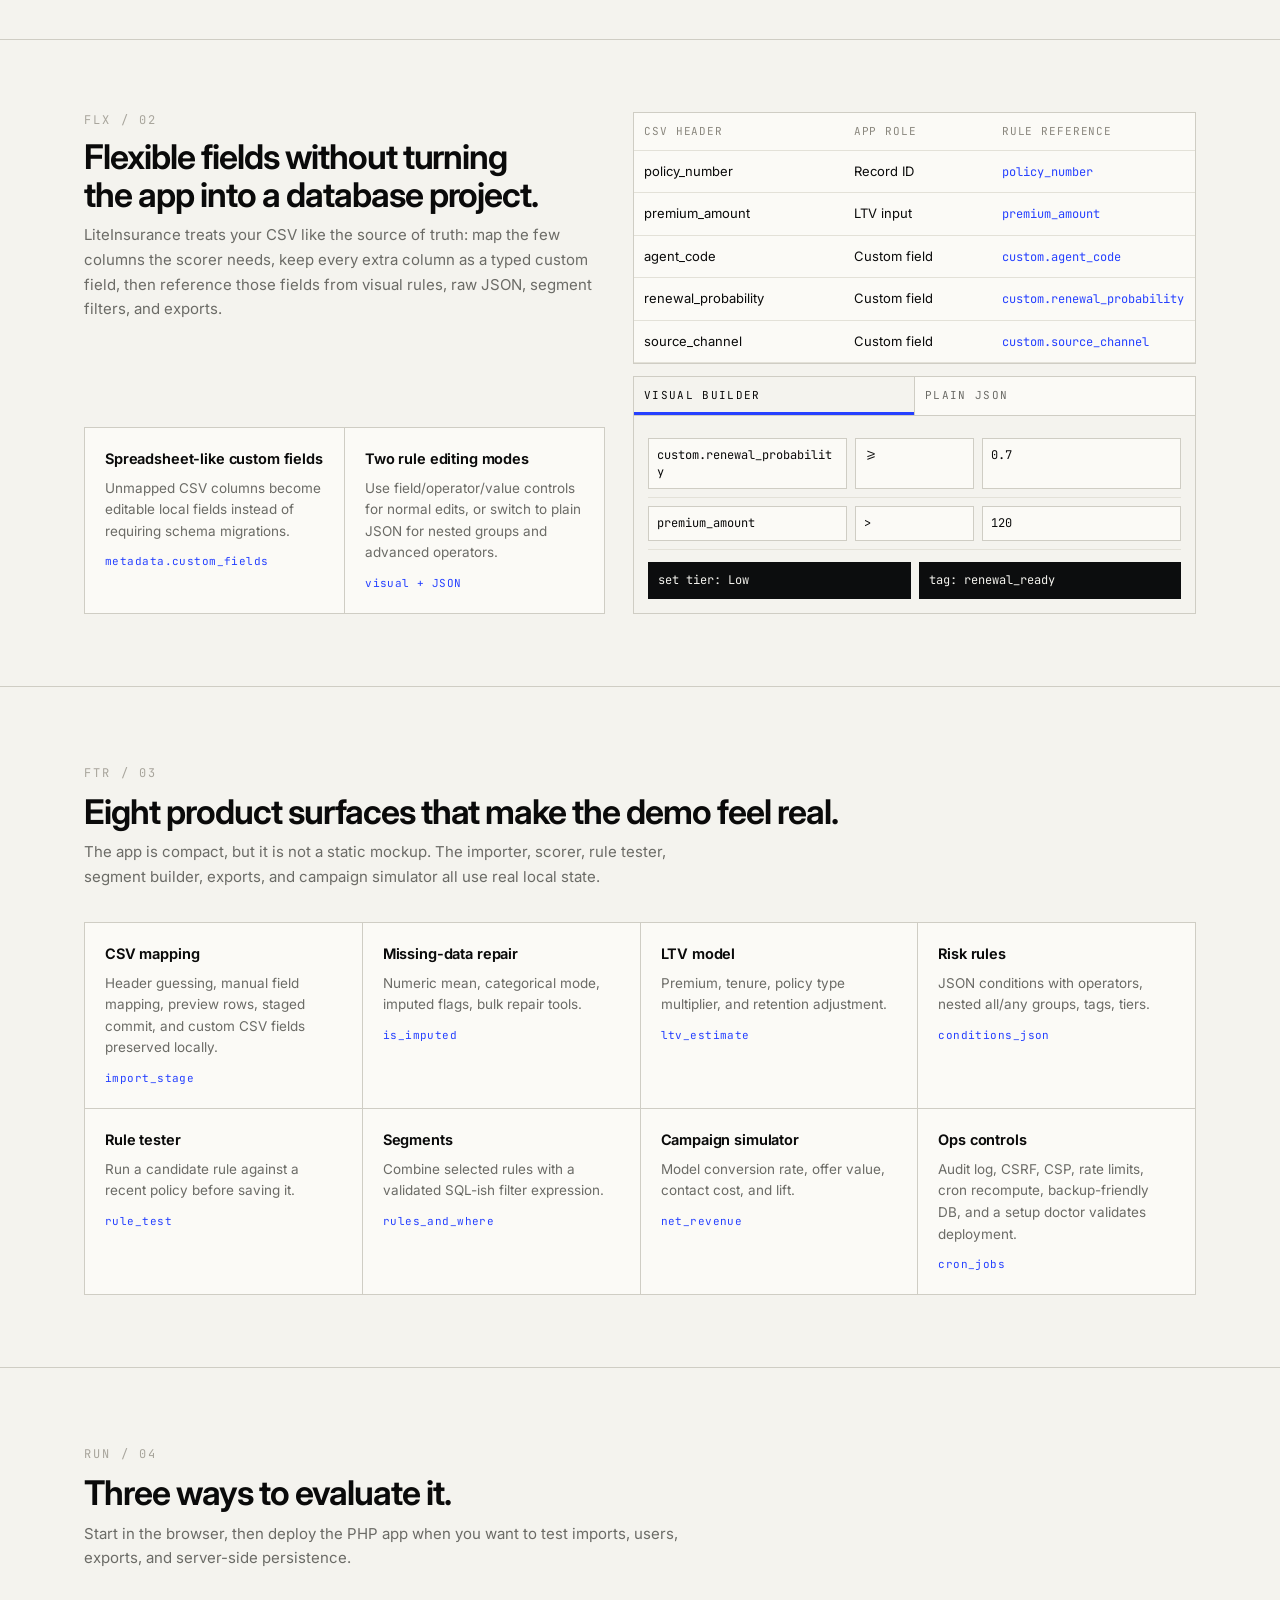
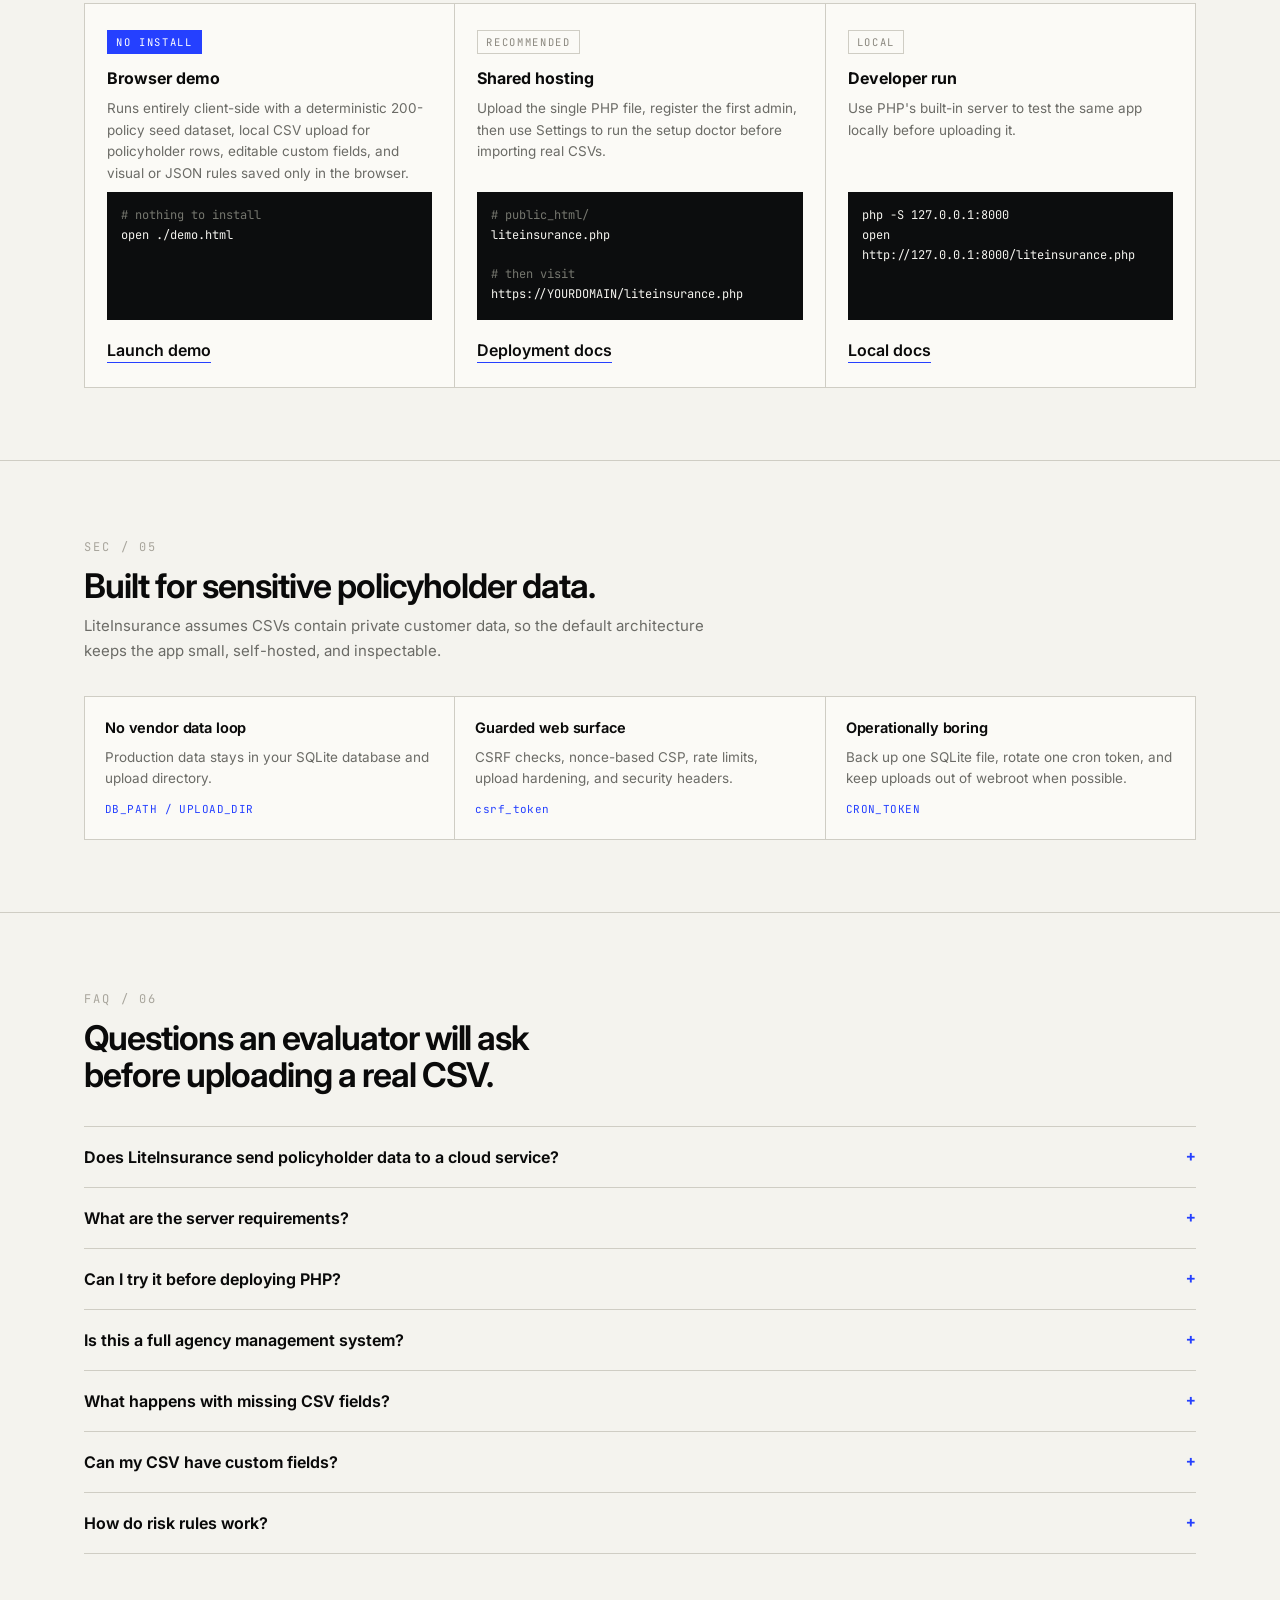
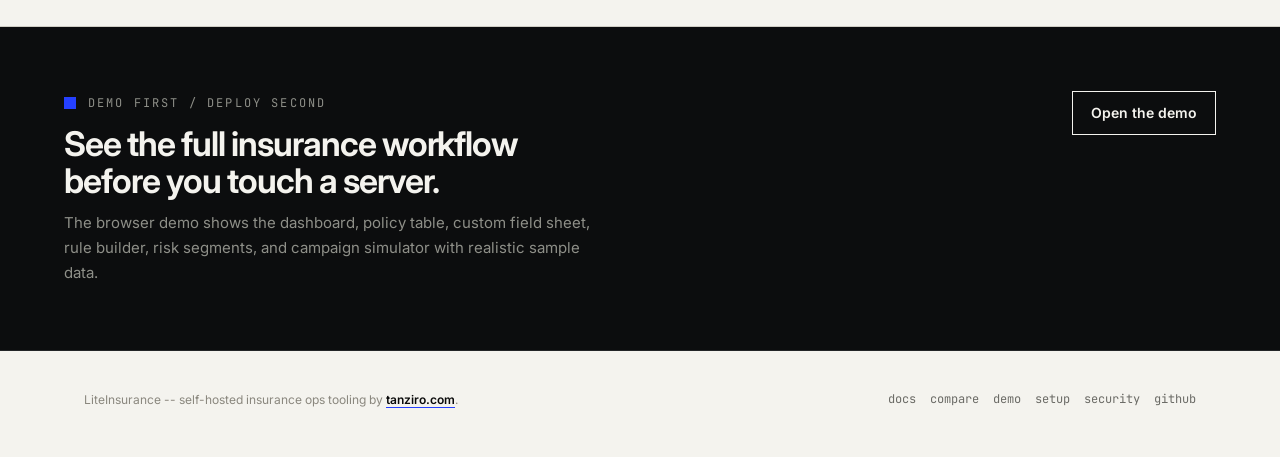
==== commit f5cbeaa3: "ui polish." ====
--- a/index.html
+++ b/index.html
@@ -198,7 +198,7 @@
     details p { margin: -4px 0 18px; max-width: 720px; color: var(--muted); font-size: 14px; line-height: 1.65; }
     .support { background: var(--dk-bg); color: var(--dk-ink); border-bottom: 1px solid var(--dk-rule); }
     .support-inner { padding: 64px 0; display: flex; flex-direction: column; gap: 24px; align-items: flex-start; justify-content: space-between; }
-    @media (min-width: 800px) { .support-inner { flex-direction: row; align-items: center; } }
+    @media (min-width: 800px) { .support-inner { flex-direction: row; align-items: flex-start; } }
     .support .eyebrow { color: var(--dk-mute); }
     .support h2 { color: var(--dk-ink); }
     .support p { margin: 12px 0 0; max-width: 550px; color: var(--dk-mute); font-size: 15px; line-height: 1.65; }
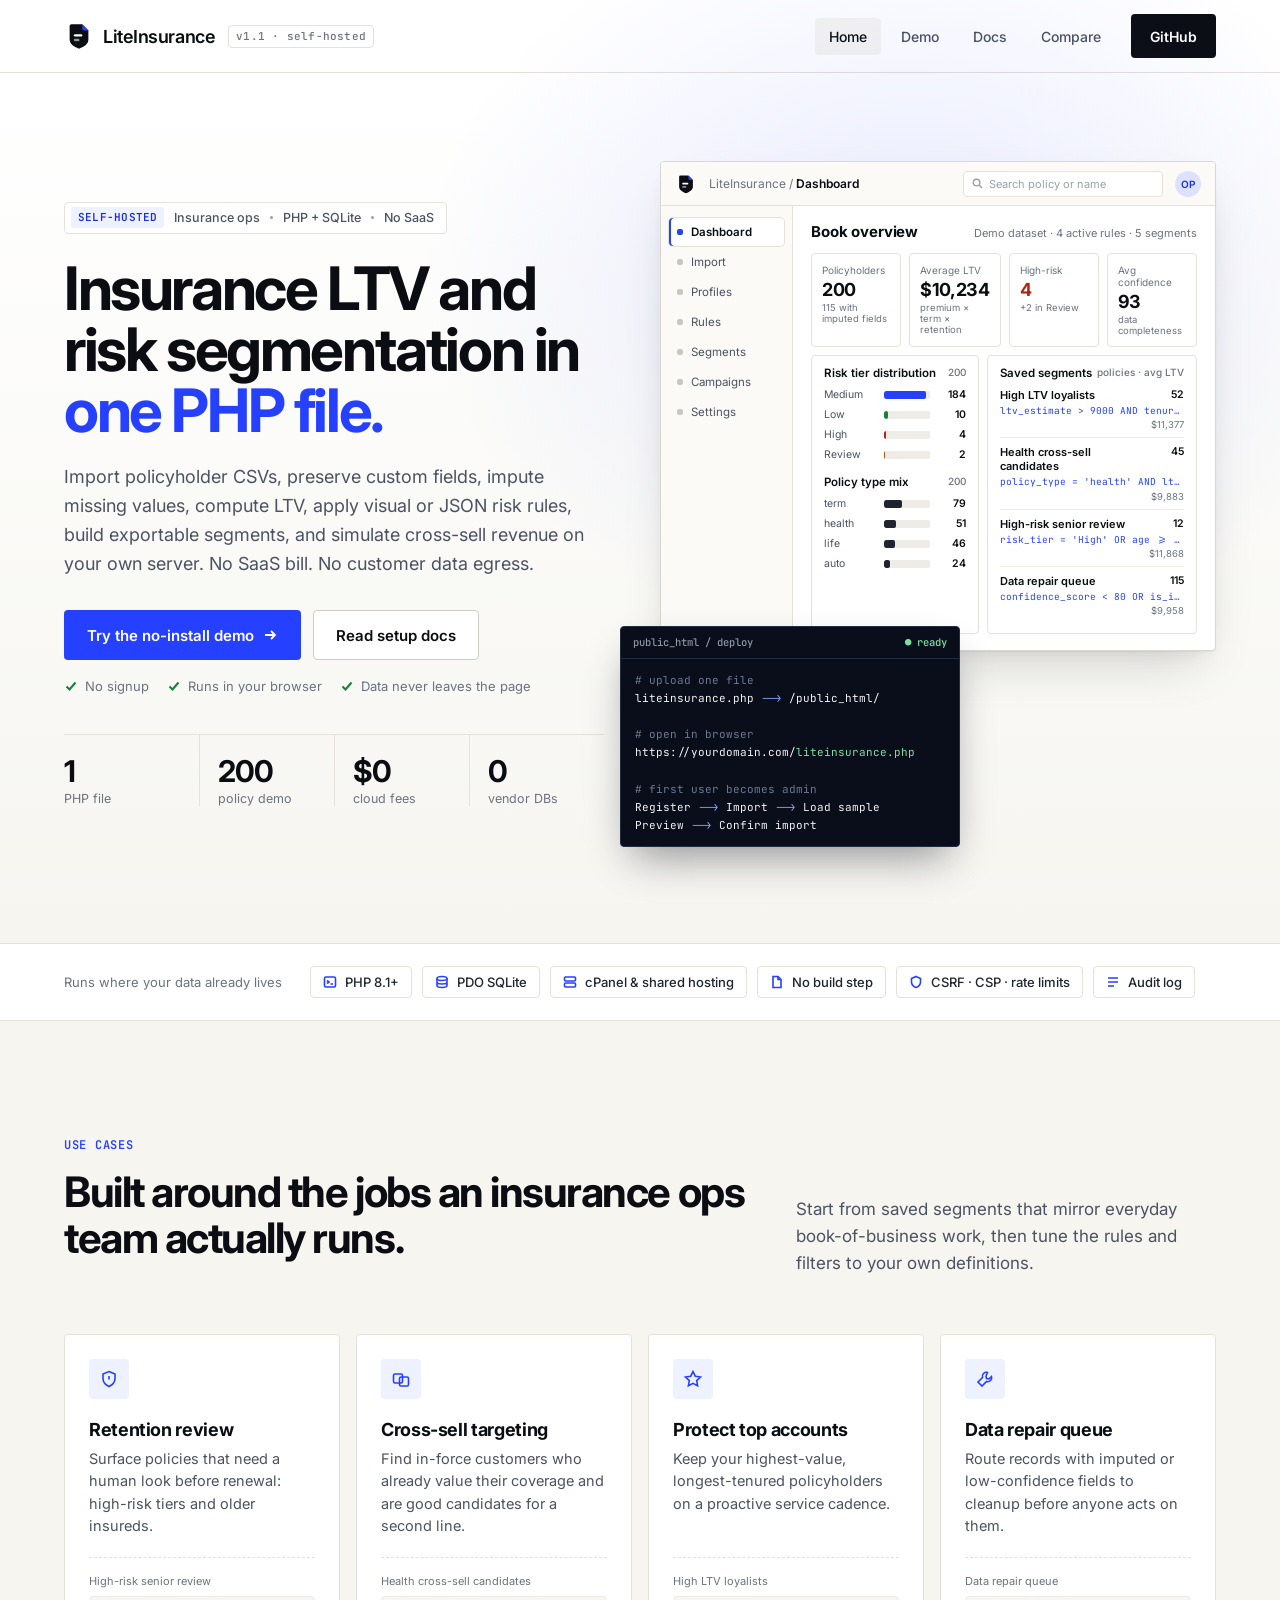
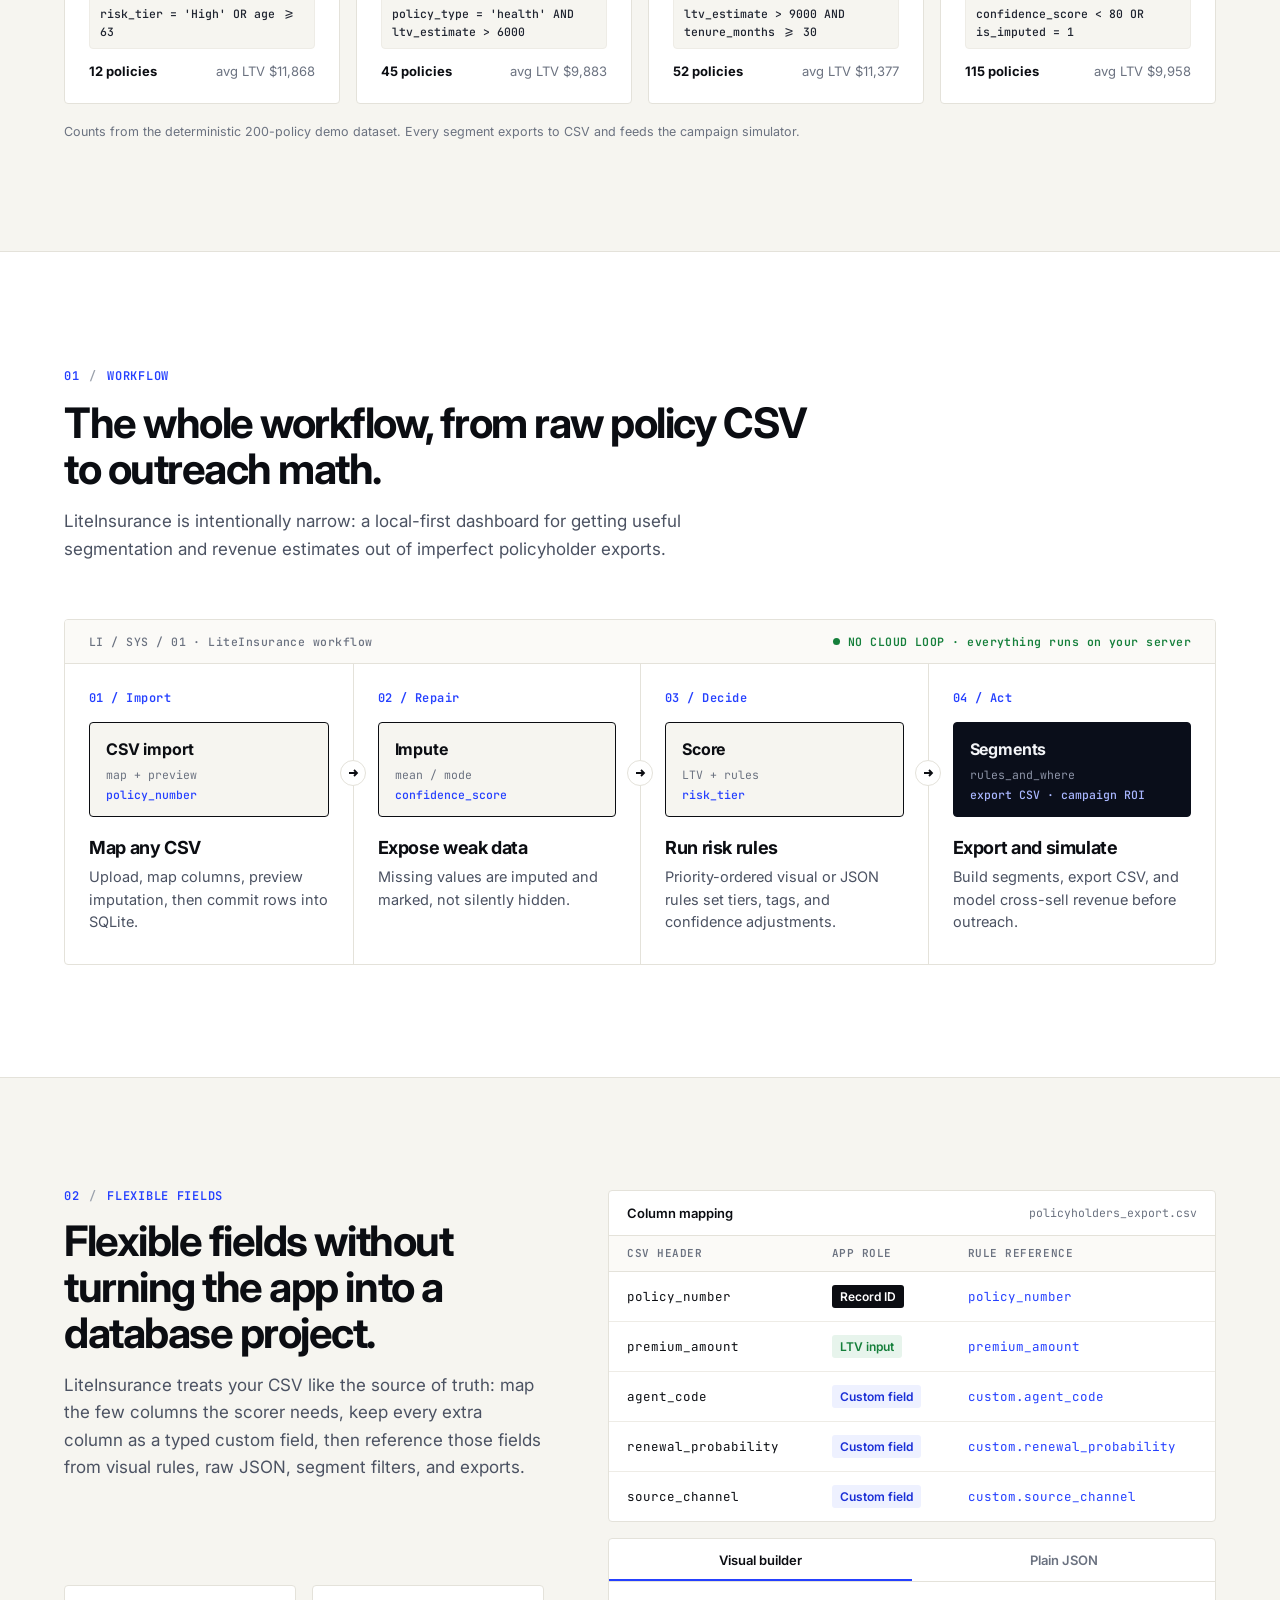
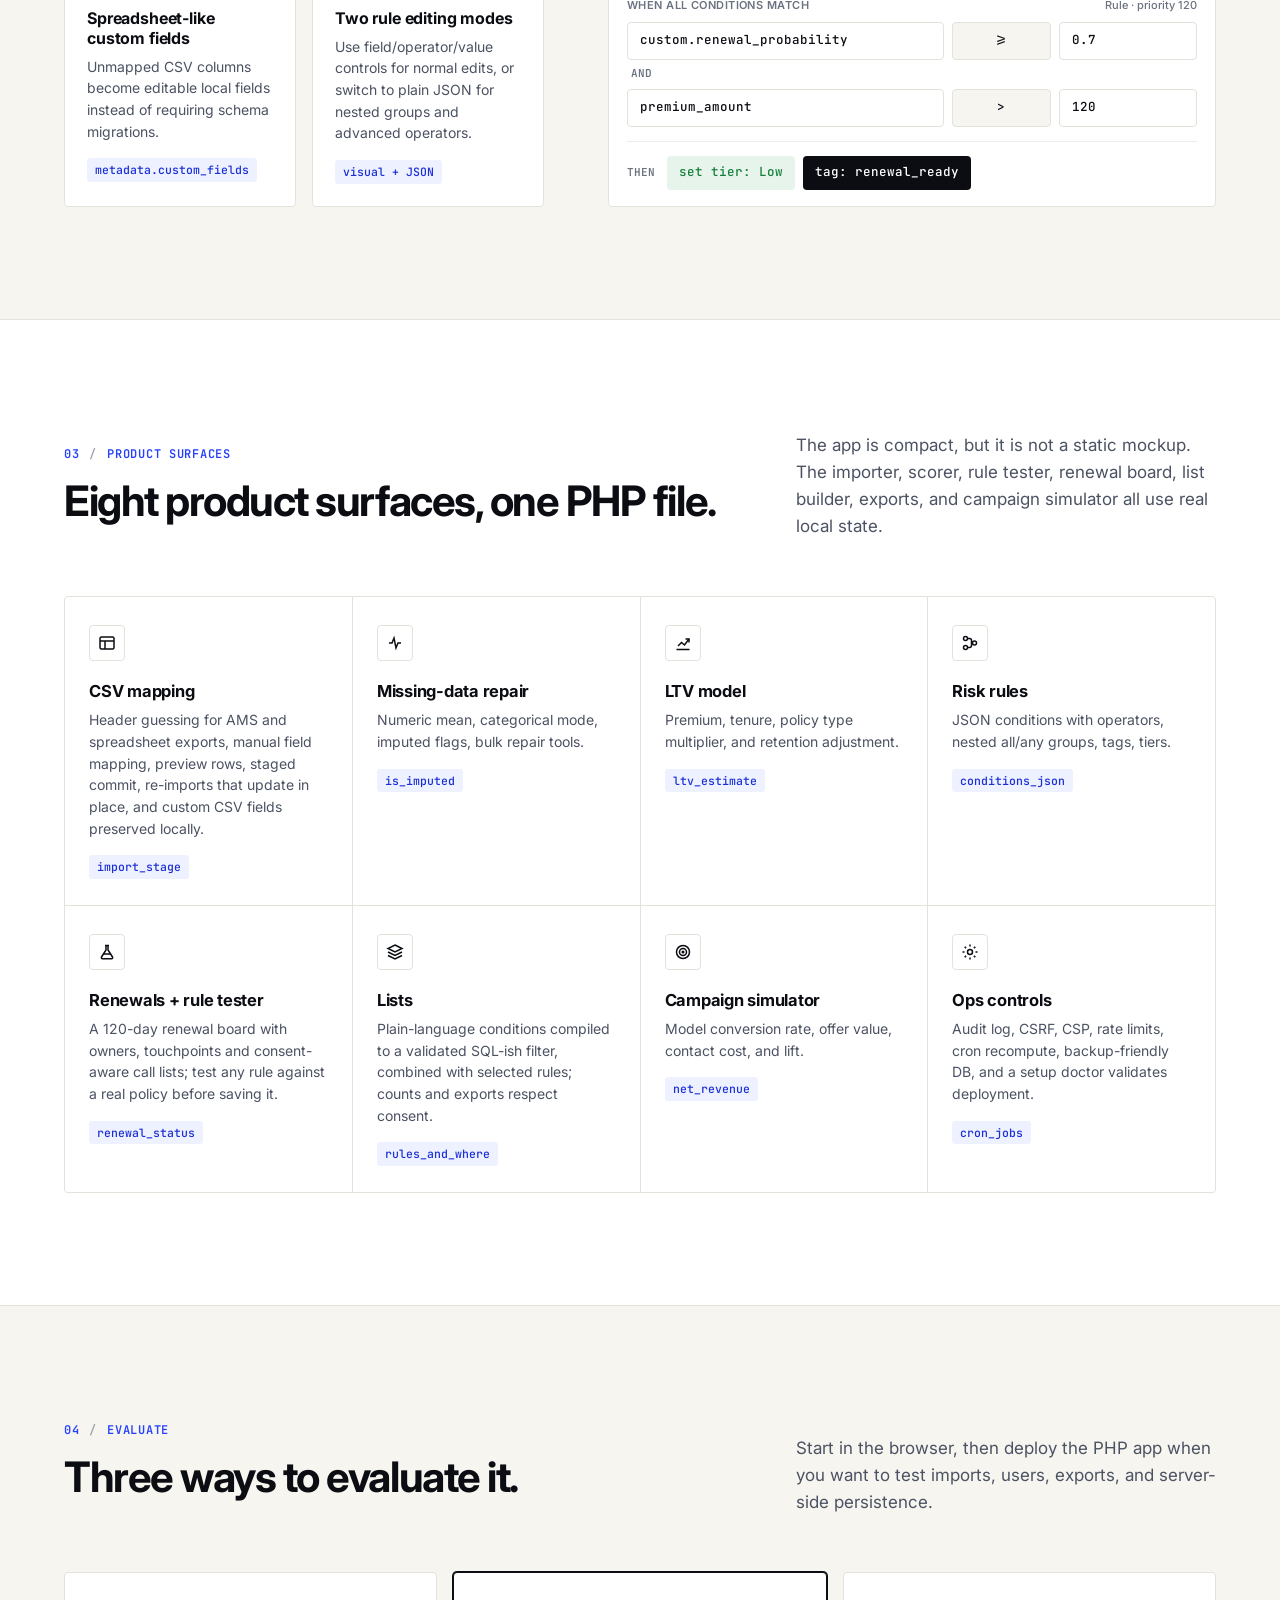
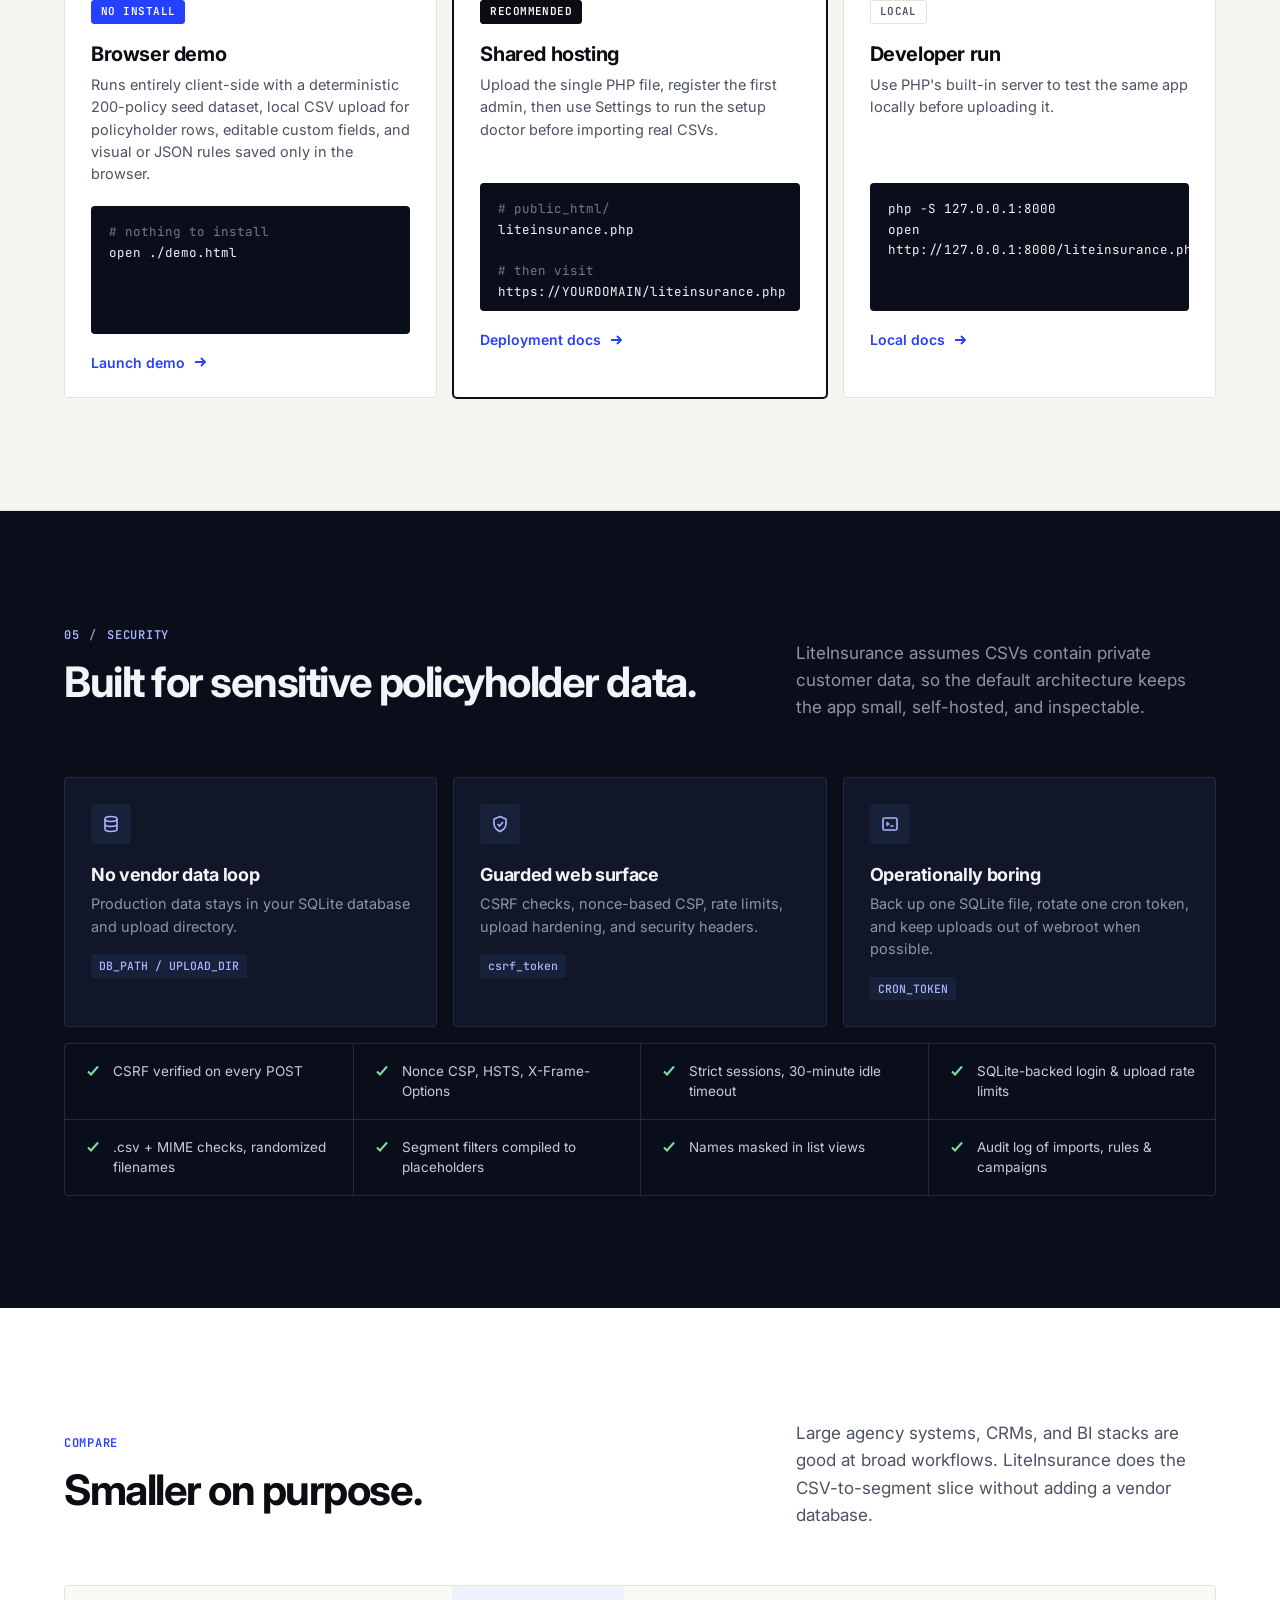
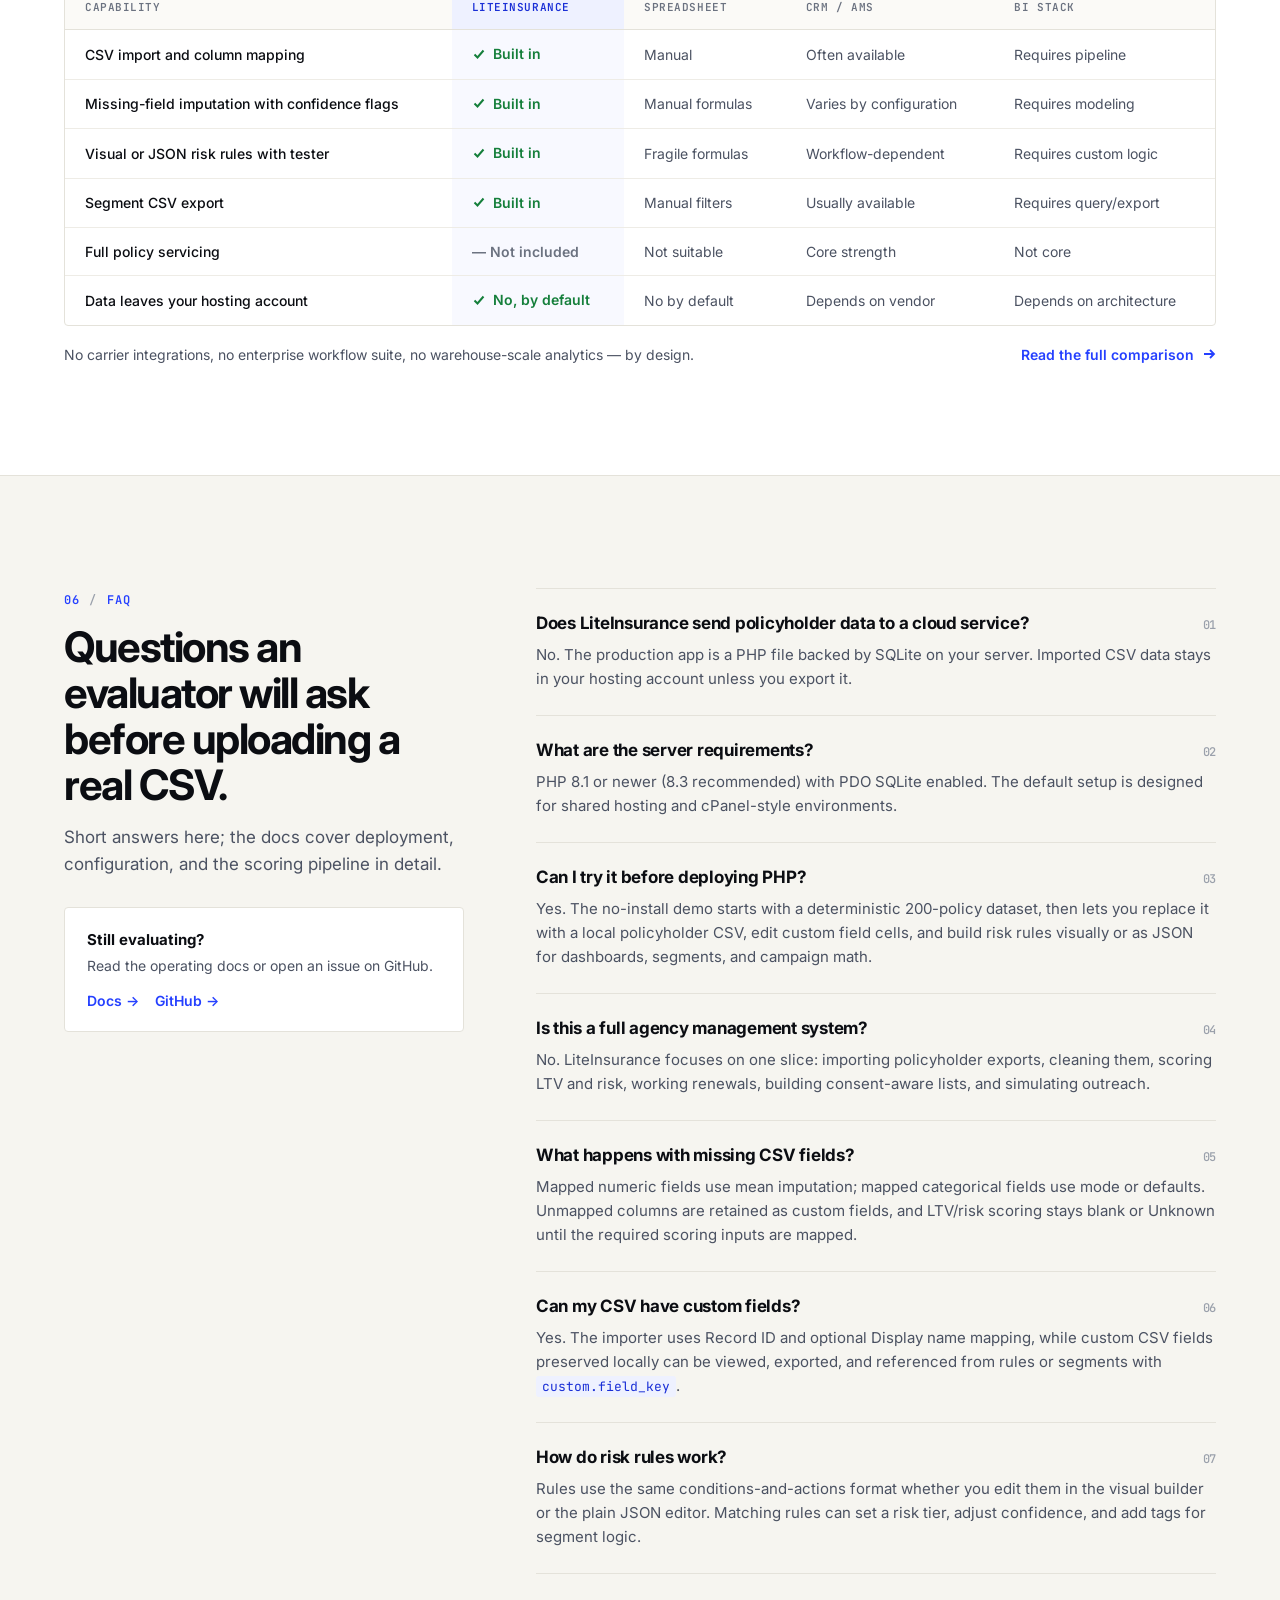
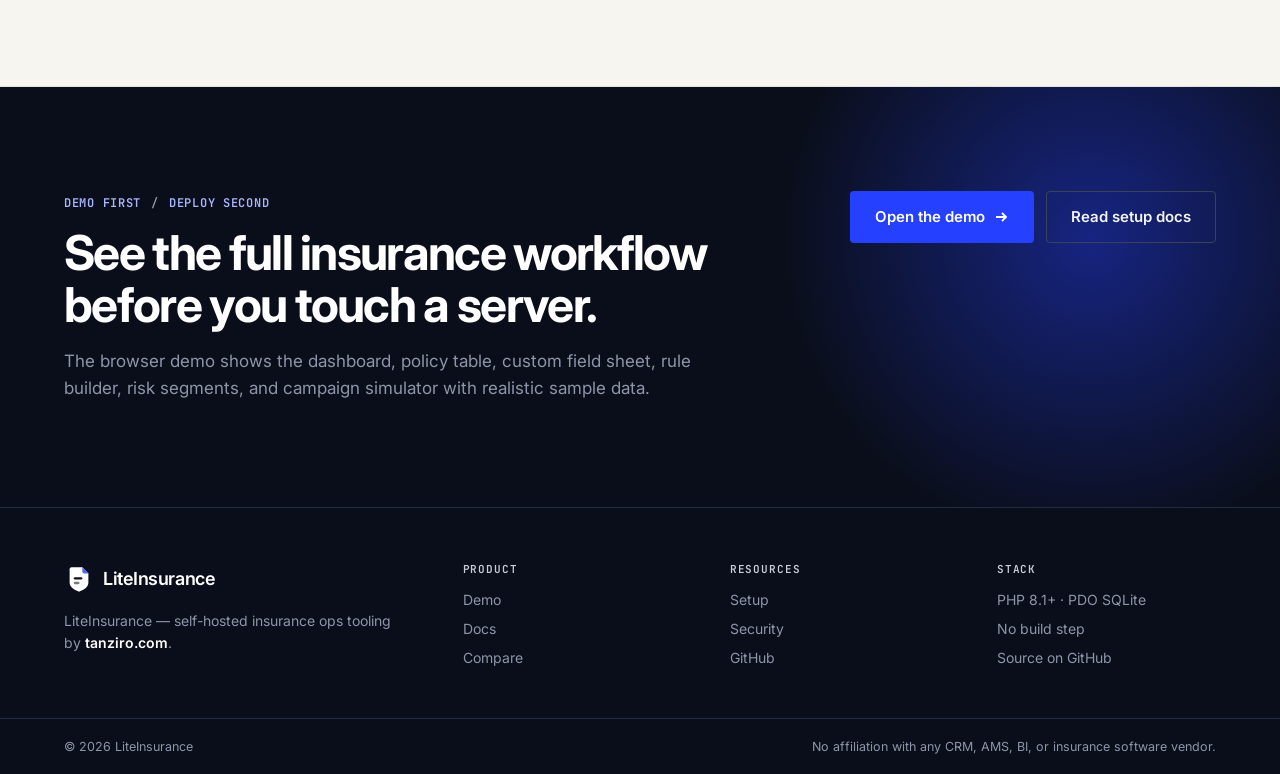
==== commit b6b0245b: "v1.1: fix register loop + currency bug, add renewals, consent, upsert import, explainable scoring, n" ====
--- a/index.html
+++ b/index.html
@@ -14,7 +14,7 @@
   <meta name="twitter:card" content="summary">
   <meta name="twitter:title" content="LiteInsurance -- Insurance LTV and Risk Segmentation">
   <meta name="twitter:description" content="A portable PHP + SQLite dashboard for insurance CSVs, custom fields, risk rules, LTV, segments, and campaign simulation.">
-  <link rel="icon" type="image/svg+xml" href="data:image/svg+xml,%3Csvg xmlns='http://www.w3.org/2000/svg' viewBox='0 0 100 100'%3E%3Crect width='100' height='100' fill='%230a0a0a'/%3E%3Ctext x='50' y='58' text-anchor='middle' font-size='32' font-family='monospace' fill='%23f4f3ee'%3ELI%3C/text%3E%3C/svg%3E">
+  <link rel="icon" type="image/svg+xml" href="data:image/svg+xml,%3Csvg xmlns="http://www.w3.org/2000/svg" viewBox="0 0 32 32"%3E%3Cpath d="M8 3.5h11.5L26 10v9.8c0 4.6-4.1 7.8-10 9.7-5.9-1.9-10-5.1-10-9.7V5.5a2 2 0 012-2z" fill="%230B0D12"/%3E%3Cpath d="M19.5 3.5V8a2 2 0 002 2H26z" fill="%232540FF"/%3E%3Crect x="10.5" y="14" width="9" height="2.6" rx="1.3" fill="%23fff"/%3E%3Crect x="10.5" y="19" width="6" height="2.6" rx="1.3" fill="%23fff" fill-opacity=".55"/%3E%3C/svg%3E">
   <link rel="preconnect" href="https://fonts.googleapis.com">
   <link rel="preconnect" href="https://fonts.gstatic.com" crossorigin>
   <link href="https://fonts.googleapis.com/css2?family=Inter:wght@400;500;600;650;700&family=JetBrains+Mono:wght@400;600&display=swap" rel="stylesheet">
@@ -23,7 +23,7 @@
     "@context": "https://schema.org",
     "@type": "SoftwareApplication",
     "name": "LiteInsurance",
-    "operatingSystem": "Any server running PHP 8+ with SQLite",
+    "operatingSystem": "Any server running PHP 8.1+ with SQLite",
     "applicationCategory": "BusinessApplication",
     "description": "Self-hosted PHP and SQLite insurance operations dashboard for policyholder CSV import, custom field preservation, missing-field imputation, LTV scoring, visual or JSON risk rules, segment exports, and campaign simulation.",
     "url": "https://tanzir71.github.io/liteinsurance/",
@@ -45,7 +45,7 @@
       {
         "@type": "Question",
         "name": "What do I need to run it?",
-        "acceptedAnswer": { "@type": "Answer", "text": "PHP 8 or newer with PDO SQLite enabled. It is designed for shared hosting and cPanel-style deployment." }
+        "acceptedAnswer": { "@type": "Answer", "text": "PHP 8.1 or newer (8.3 recommended) with PDO SQLite enabled. It is designed for shared hosting and cPanel-style deployment." }
       },
       {
         "@type": "Question",
@@ -55,214 +55,495 @@
       {
         "@type": "Question",
         "name": "Is it a full agency management system?",
-        "acceptedAnswer": { "@type": "Answer", "text": "No. LiteInsurance focuses on one slice: import, clean, score, segment, and simulate policyholder outreach from CSV data." }
+        "acceptedAnswer": { "@type": "Answer", "text": "No. LiteInsurance focuses on one slice: import, clean, score, work renewals, segment, and simulate policyholder outreach from CSV data." }
       }
     ]
   }
   </script>
   <style>
-    :root {
-      --bg: #f4f3ee;
-      --bg-alt: #ebe9e1;
-      --fg: #0a0a0a;
-      --muted: #6b6b66;
-      --muted-2: #8a877e;
-      --faint: #a8a59c;
-      --border: #cfcdc4;
-      --border-soft: #e3e1d8;
-      --panel: #fbfaf6;
-      --acc: #2540ff;
-      --acc-soft: #c8d0ff;
-      --dk-bg: #0c0d0e;
-      --dk-bg-2: #131416;
-      --dk-ink: #f4f3ee;
-      --dk-mute: #8e8f88;
-      --dk-rule: #232527;
-      --f-sans: "Inter", "Helvetica Neue", Helvetica, Arial, system-ui, sans-serif;
-      --f-mono: "JetBrains Mono", "SF Mono", ui-monospace, Menlo, Consolas, monospace;
-    }
-    * { box-sizing: border-box; }
-    html { scroll-behavior: smooth; }
-    body {
-      margin: 0;
-      background: var(--bg);
-      color: var(--fg);
-      font-family: var(--f-sans);
-      line-height: 1.5;
-      -webkit-font-smoothing: antialiased;
-      text-rendering: optimizeLegibility;
-    }
-    a { color: inherit; text-decoration: none; }
-    code, pre, .mono { font-family: var(--f-mono); }
-    .container { max-width: 1152px; margin: 0 auto; padding: 0 20px; }
-    .sr-only { position: absolute; width: 1px; height: 1px; padding: 0; margin: -1px; overflow: hidden; clip: rect(0,0,0,0); white-space: nowrap; border: 0; }
-    .skip:focus { position: fixed; left: 16px; top: 16px; z-index: 100; width: auto; height: auto; clip: auto; white-space: normal; border: 1px solid var(--fg); background: var(--bg); padding: 8px 12px; font-size: 14px; }
-    .eyebrow { display: inline-flex; align-items: center; gap: 12px; font-family: var(--f-mono); font-size: 12px; letter-spacing: .18em; text-transform: uppercase; color: var(--muted); }
-    .eyebrow::before { content: ""; width: 12px; height: 12px; background: var(--acc); flex: none; }
-    header { position: sticky; top: 0; z-index: 40; border-bottom: 1px solid var(--border); background: rgba(244, 243, 238, .92); backdrop-filter: blur(10px); }
-    header .container { max-width: 1152px; }
-    .header-inner { min-height: 60px; display: flex; align-items: center; justify-content: space-between; gap: 16px; }
-    .brand { display: inline-flex; align-items: center; gap: 12px; }
-    .logo { display: grid; place-items: center; width: 34px; height: 34px; background: var(--fg); color: var(--bg); font-family: var(--f-mono); font-size: 11px; letter-spacing: .05em; }
-    .brand-name { font-size: 14px; font-weight: 650; letter-spacing: -.02em; }
-    nav { display: flex; flex-wrap: wrap; align-items: center; justify-content: flex-end; gap: 6px; font-size: 14px; }
-    .nav-link { display: inline-flex; height: 36px; align-items: center; padding: 0 10px; color: var(--muted); transition: background-color 120ms ease, color 120ms ease; }
-    .nav-link:hover { background: var(--bg-alt); color: var(--fg); }
-    .btn { display: inline-flex; align-items: center; justify-content: center; min-height: 44px; padding: 0 18px; border: 1px solid var(--fg); background: transparent; color: var(--fg); font-size: 14px; font-weight: 600; font-family: var(--f-sans); transition: background-color 120ms ease, color 120ms ease, border-color 120ms ease; }
-    .btn:hover { background: var(--fg); color: var(--bg); }
-    .header-inner .btn { min-height: 44px; padding: 0 18px; font-size: 14px; font-family: var(--f-sans); }
-    .btn-primary { background: var(--fg); color: var(--bg); }
-    .btn-primary:hover { background: var(--acc); border-color: var(--acc); color: #fff; }
-    .btn-dark { border-color: var(--dk-ink); color: var(--dk-ink); }
-    .btn-dark:hover { background: var(--dk-ink); color: var(--dk-bg); }
-    .hero { border-bottom: 1px solid var(--border); overflow: hidden; }
-    .hero-inner { padding: 86px 0 74px; }
-    .hero-grid { display: grid; grid-template-columns: 1fr; gap: 48px; align-items: start; }
-    @media (min-width: 980px) { .hero-grid { grid-template-columns: minmax(0, 11fr) minmax(0, 9fr); } }
-    h1 { margin: 22px 0 0; max-width: 720px; font-size: 44px; font-weight: 650; letter-spacing: -.035em; line-height: 1.02; text-wrap: balance; }
-    @media (min-width: 640px) { h1 { font-size: 62px; } }
-    .lead { margin: 20px 0 0; max-width: 590px; font-size: 17px; line-height: 1.7; color: var(--muted); text-wrap: pretty; }
-    .cta-row { margin-top: 30px; display: flex; flex-wrap: wrap; gap: 12px; align-items: center; }
-    .stats { margin-top: 40px; display: grid; grid-template-columns: repeat(2, 1fr); border-top: 1px solid var(--border); }
-    @media (min-width: 640px) { .stats { grid-template-columns: repeat(4, 1fr); } }
-    .stat { padding: 18px 18px 14px; border-right: 1px solid var(--border-soft); }
-    .stat:first-child { padding-left: 0; }
-    .stat:last-child { border-right: 0; }
-    .stat .num { font-size: 24px; font-weight: 650; letter-spacing: -.03em; }
-    .stat .lbl { margin-top: 2px; font: 11px/1.4 var(--f-mono); letter-spacing: .08em; text-transform: uppercase; color: var(--muted-2); }
-    .snippet-card { border: 1px solid var(--fg); background: var(--dk-bg); color: var(--dk-ink); }
-    .snippet-head { display: flex; align-items: center; justify-content: space-between; gap: 16px; padding: 10px 14px; border-bottom: 1px solid var(--dk-rule); }
-    .snippet-title { color: var(--dk-mute); font: 11px/1.4 var(--f-mono); letter-spacing: .14em; text-transform: uppercase; }
-    .snippet-body { margin: 0; padding: 18px 16px; color: var(--dk-ink); font: 13px/1.75 var(--f-mono); overflow-x: auto; white-space: pre; }
-    .snippet-body .a { color: #8fa3ff; }
-    .snippet-body .v { color: #c8d0ff; }
-    .snippet-body .c { color: #76776f; }
-    .section { padding: 72px 0; border-bottom: 1px solid var(--border); }
-    .section-head { margin-bottom: 32px; }
-    .idx { font: 12px/1.4 var(--f-mono); color: var(--faint); letter-spacing: .18em; text-transform: uppercase; }
-    h2 { margin: 10px 0 0; max-width: 760px; font-size: 28px; font-weight: 650; letter-spacing: -.03em; line-height: 1.1; text-wrap: balance; }
-    @media (min-width: 640px) { h2 { font-size: 34px; } }
-    .sub { margin: 10px 0 0; max-width: 620px; font-size: 15px; line-height: 1.65; color: var(--muted); }
-    .grid { display: grid; grid-template-columns: 1fr; gap: 1px; background: var(--border); border: 1px solid var(--border); }
-    @media (min-width: 640px) { .grid-2 { grid-template-columns: repeat(2, 1fr); } }
-    @media (min-width: 980px) { .grid-3 { grid-template-columns: repeat(3, 1fr); } .grid-4 { grid-template-columns: repeat(4, 1fr); } }
-    .cell { background: var(--panel); padding: 20px; min-width: 0; }
-    .cell h3 { margin: 0; font-size: 14.5px; font-weight: 650; letter-spacing: -.01em; }
-    .cell p { margin: 8px 0 0; color: var(--muted); font-size: 13.5px; line-height: 1.6; }
-    .cell .k { display: inline-block; margin-top: 12px; color: var(--acc); font: 11px/1.4 var(--f-mono); letter-spacing: .04em; }
-    .link { color: var(--fg); border-bottom: 1px solid var(--acc); font-weight: 600; }
-    .link:hover { color: var(--acc); }
-    .diagram-wrap { border: 1px solid var(--border); background: var(--panel); overflow-x: auto; }
-    .diagram-wrap svg { display: block; min-width: 860px; width: 100%; height: auto; }
-    .diagram-steps { display: grid; grid-template-columns: 1fr; gap: 1px; background: var(--border); border: 1px solid var(--border); border-top: 0; }
-    @media (min-width: 640px) { .diagram-steps { grid-template-columns: repeat(4, 1fr); } }
-    .dstep { background: var(--panel); padding: 16px 20px; }
-    .dstep .n { font: 11px/1.4 var(--f-mono); color: var(--acc); letter-spacing: .18em; text-transform: uppercase; }
-    .dstep .t { margin-top: 6px; font-size: 14px; font-weight: 650; }
-    .dstep p { margin: 6px 0 0; font-size: 13px; line-height: 1.55; color: var(--muted); }
-    .flex-layout { display: grid; grid-template-columns: 1fr; gap: 28px; align-items: stretch; }
-    @media (min-width: 980px) { .flex-layout { grid-template-columns: minmax(0, 1fr) minmax(0, 1.08fr); } }
-    .flex-copy { display: flex; flex-direction: column; min-height: 100%; }
-    .flex-support-grid { margin-top: auto; }
-    @media (max-width: 979px) { .flex-support-grid { margin-top: 24px; } }
-    .field-board { border: 1px solid var(--border); background: var(--panel); overflow-x: auto; }
-    .field-board table { width: 100%; min-width: 660px; border-collapse: collapse; font-size: 13px; }
-    .field-board th, .field-board td { padding: 11px 10px; border-bottom: 1px solid var(--border-soft); text-align: left; white-space: nowrap; }
-    .field-board th { color: var(--muted-2); font: 11px/1.4 var(--f-mono); letter-spacing: .08em; text-transform: uppercase; }
-    .field-board td:last-child { color: var(--acc); font-family: var(--f-mono); font-size: 12px; }
-    .mini-tabs { display: flex; gap: 1px; margin-top: 12px; background: var(--border); border: 1px solid var(--border); }
-    .mini-tab { flex: 1; padding: 11px 10px; background: var(--panel); color: var(--muted); font: 11px/1.4 var(--f-mono); letter-spacing: .12em; text-transform: uppercase; }
-    .mini-tab.active { background: var(--bg); color: var(--fg); box-shadow: inset 0 -3px 0 var(--acc); }
-    .rule-builder-shot { border: 1px solid var(--border); border-top: 0; background: var(--bg); padding: 14px; }
-    .builder-row { display: grid; grid-template-columns: 1fr .6fr 1fr; gap: 8px; padding: 8px 0; border-bottom: 1px solid var(--border-soft); font: 12px/1.4 var(--f-mono); }
-    .builder-row span { background: var(--panel); border: 1px solid var(--border); padding: 8px; overflow-wrap: anywhere; }
-    .builder-action { margin-top: 12px; display: grid; grid-template-columns: 1fr 1fr; gap: 8px; font: 12px/1.4 var(--f-mono); }
-    .builder-action span { background: var(--dk-bg); color: var(--dk-ink); padding: 10px; }
-    .paths { display: grid; grid-template-columns: 1fr; gap: 1px; background: var(--border); border: 1px solid var(--border); }
-    @media (min-width: 980px) { .paths { grid-template-columns: repeat(3, minmax(0, 1fr)); } }
-    .path { background: var(--panel); padding: 24px 22px; min-width: 0; display: flex; flex-direction: column; }
-    .path-copy { min-height: 164px; }
-    .path-tag { align-self: flex-start; border: 1px solid var(--border); color: var(--muted-2); padding: 4px 8px; font: 10.5px/1.4 var(--f-mono); letter-spacing: .16em; text-transform: uppercase; }
-    .path-tag.rec { background: var(--acc); border-color: var(--acc); color: #fff; }
-    .path h3 { margin: 14px 0 0; font-size: 16px; }
-    .path p { margin: 8px 0 0; color: var(--muted); font-size: 13.5px; line-height: 1.6; }
-    .path .link { align-self: flex-start; margin-top: auto; padding-top: 18px; }
-    .pre-block { position: relative; width: 100%; height: 128px; margin: 0; padding: 14px; overflow-x: hidden; overflow-y: auto; background: var(--dk-bg); color: var(--dk-ink); font: 12px/1.65 var(--f-mono); white-space: pre-wrap; overflow-wrap: anywhere; }
-    .pre-block .c { color: #76776f; }
-    details { border-top: 1px solid var(--border); }
-    details:last-child { border-bottom: 1px solid var(--border); }
-    summary { cursor: pointer; list-style: none; padding: 18px 0; font-weight: 650; display: flex; justify-content: space-between; gap: 16px; }
-    summary::-webkit-details-marker { display: none; }
-    summary::after { content: "+"; font-family: var(--f-mono); color: var(--acc); }
-    details[open] summary::after { content: "-"; }
-    details p { margin: -4px 0 18px; max-width: 720px; color: var(--muted); font-size: 14px; line-height: 1.65; }
-    .support { background: var(--dk-bg); color: var(--dk-ink); border-bottom: 1px solid var(--dk-rule); }
-    .support-inner { padding: 64px 0; display: flex; flex-direction: column; gap: 24px; align-items: flex-start; justify-content: space-between; }
-    @media (min-width: 800px) { .support-inner { flex-direction: row; align-items: flex-start; } }
-    .support .eyebrow { color: var(--dk-mute); }
-    .support h2 { color: var(--dk-ink); }
-    .support p { margin: 12px 0 0; max-width: 550px; color: var(--dk-mute); font-size: 15px; line-height: 1.65; }
-    footer { padding: 40px 0 48px; }
-    .footer-inner { display: flex; flex-direction: column; gap: 14px; justify-content: space-between; }
-    @media (min-width: 640px) { .footer-inner { flex-direction: row; align-items: center; } }
-    .footer-note { margin: 0; font-size: 12px; color: var(--muted-2); }
-    .footer-links { display: flex; flex-wrap: wrap; gap: 14px; font: 12px/1.4 var(--f-mono); }
-    .footer-links a { color: var(--muted); }
-    .footer-links a:hover { color: var(--acc); }
-    @media (max-width: 760px) {
-      nav { display: none; }
-      .hero-inner { padding: 64px 0 56px; }
-      h1 { font-size: 40px; }
-      .section { padding: 56px 0; }
-      .stat:nth-child(2) { border-right: 0; }
-      .stat:nth-child(n+3) { border-top: 1px solid var(--border-soft); }
-      .path-copy { min-height: 0; margin-bottom: 16px; }
-    }
-  </style>
+:root{
+  --ink:#0B0D12; --ink2:#1F2430; --slate:#4B5262; --muted:#6B7280; --faint:#9AA0AB;
+  --line:#E4E2DA; --line2:#EEECE6; --paper:#F6F5F0; --white:#FFFFFF;
+  --acc:#2540FF; --accInk:#1A2FD6; --acc50:#EEF1FF; --acc100:#DCE2FF;
+  --dark:#0A0E1A; --dark2:#111729; --darkLine:#232B40; --darkInk:#F3F4F7; --darkMute:#8E95A8;
+  --green:#157F3B; --green50:#E7F4EC; --amber:#B45309; --amber50:#FDF2E4; --red:#B42318; --red50:#FCEBE9;
+  --sans: Inter, system-ui, -apple-system, "Segoe UI", Roboto, Arial, sans-serif;
+  --mono: "JetBrains Mono", ui-monospace, Menlo, Consolas, monospace;
+}
+*{box-sizing:border-box;margin:0;padding:0}
+body{font-family:var(--sans);color:var(--ink);background:#fff;-webkit-font-smoothing:antialiased}
+a{color:inherit;text-decoration:none}
+.sr-only{position:absolute;width:1px;height:1px;padding:0;margin:-1px;overflow:hidden;clip:rect(0,0,0,0);white-space:nowrap;border:0}
+.artboard{background:var(--white);container-type:inline-size;container-name:page;overflow:hidden}
+.artboard{width:100%}
+.wrap{width:1152px;margin:0 auto}
+.mono{font-family:var(--mono)}
+
+/* Header */
+.hdr{border-bottom:1px solid var(--line);background:var(--white)}
+.hdr .wrap{height:72px;display:flex;align-items:center;justify-content:space-between}
+header .container{max-width:1152px;}
+.header-inner .btn{min-height:44px;padding:0 18px;}
+.nav .btn{margin-left:10px}
+.brand{display:flex;align-items:center;gap:12px}
+.logo{width:34px;height:34px;background:var(--ink);color:var(--white);display:flex;align-items:center;justify-content:center;font:600 12px/1 var(--mono);letter-spacing:.04em;border-radius:4px}
+.brand-name{font-weight:600;font-size:18px;letter-spacing:-.025em}
+.brand{gap:9px}
+.mark{display:block;flex:none}
+.brand-tag{font:500 11px/1 var(--mono);color:var(--muted);border:1px solid var(--line);padding:5px 7px;border-radius:4px;margin-left:4px;letter-spacing:.02em}
+.nav{display:flex;align-items:center;gap:6px}
+.nav a.nl{font-size:14px;font-weight:500;color:var(--slate);padding:10px 14px;border-radius:4px}
+.nav a.nl.on{color:var(--ink);background:var(--paper)}
+.btn{display:inline-flex;align-items:center;justify-content:center;gap:8px;height:44px;padding:0 18px;border-radius:4px;font-size:14px;font-weight:600;border:1px solid transparent;white-space:nowrap}
+.btn-primary{background:var(--ink);color:var(--white)}
+.btn-accent{background:var(--acc);color:var(--white)}
+.btn-ghost{background:var(--white);color:var(--ink);border-color:#CFCDC5}
+.btn-light{background:var(--white);color:var(--ink)}
+.btn-outline-dark{background:transparent;color:var(--darkInk);border-color:#3A4258}
+.btn svg{flex:none}
+.burger{display:none;width:44px;height:44px;border:1px solid var(--line);border-radius:4px;align-items:center;justify-content:center}
+
+/* Hero */
+.hero{background:linear-gradient(180deg,#FFFFFF 0%,#F6F5F0 100%);border-bottom:1px solid var(--line);position:relative}
+.hero:before{content:"";position:absolute;right:-120px;top:-180px;width:980px;height:760px;background:radial-gradient(closest-side,rgba(37,64,255,.10),rgba(37,64,255,0));pointer-events:none}
+.hero .wrap{position:relative;display:grid;grid-template-columns:540px 1fr;gap:56px;padding:88px 0 96px;align-items:center}
+.pill{display:inline-flex;align-items:center;gap:10px;height:32px;padding:0 12px 0 6px;border:1px solid var(--line);background:var(--white);border-radius:4px;font-size:12.5px;font-weight:500;color:var(--slate)}
+.pill b{background:var(--acc50);color:var(--accInk);font:600 11px/1 var(--mono);padding:5px 7px;border-radius:3px;letter-spacing:.02em}
+.pill .sep{width:3px;height:3px;background:var(--faint);border-radius:2px}
+h1{font-size:60px;line-height:1.02;letter-spacing:-.04em;font-weight:700;margin:24px 0 22px}
+h1 em{font-style:normal;color:var(--acc)}
+.lead{font-size:18px;line-height:1.6;color:var(--slate)}
+.cta-row{display:flex;gap:12px;margin-top:32px;flex-wrap:wrap}
+.cta-row .btn{height:50px;padding:0 22px;font-size:15px}
+.micro{display:flex;gap:18px;margin-top:18px;font-size:13px;color:var(--muted);flex-wrap:wrap}
+.micro span{display:inline-flex;align-items:center;gap:7px}
+.micro svg{color:var(--green)}
+.stats{display:grid;grid-template-columns:repeat(4,1fr);margin-top:40px;border-top:1px solid var(--line)}
+.stat{padding:18px 16px 0 0}
+.stat + .stat{padding-left:18px;border-left:1px solid var(--line)}
+.stat .num{font-size:30px;font-weight:700;letter-spacing:-.03em}
+.stat .lbl{font-size:12.5px;color:var(--muted);margin-top:2px}
+
+/* product mock */
+.mock-wrap{position:relative;padding-bottom:196px}
+.mock{background:var(--white);border:1px solid #D9D7CF;border-radius:4px;box-shadow:0 1px 0 rgba(11,13,18,.04),0 24px 48px -16px rgba(11,13,18,.18),0 8px 16px -8px rgba(11,13,18,.08);overflow:hidden}
+.mock-top{height:44px;border-bottom:1px solid var(--line);display:flex;align-items:center;gap:12px;padding:0 14px;background:#FBFAF7}
+.mock-top .mlogo{width:22px;height:22px;border-radius:3px;background:var(--ink);color:#fff;font:600 8.5px/22px var(--mono);text-align:center}
+.mock-top .crumb{font-size:12px;color:var(--muted)}
+.mock-top .crumb b{color:var(--ink);font-weight:600}
+.mock-top .search{margin-left:auto;width:200px;height:26px;border:1px solid var(--line);border-radius:4px;background:var(--white);font-size:11px;color:var(--faint);display:flex;align-items:center;gap:6px;padding:0 8px}
+.mock-top .avatar{width:26px;height:26px;border-radius:13px;background:var(--acc100);color:var(--accInk);font:600 10px/26px var(--sans);text-align:center}
+.mock-body{display:grid;grid-template-columns:132px 1fr;min-height:410px}
+.mside{border-right:1px solid var(--line);padding:12px 8px;background:#FBFAF7;display:flex;flex-direction:column;gap:2px}
+.mside div{font-size:11.5px;color:var(--slate);padding:7px 8px;border-radius:4px;display:flex;align-items:center;gap:8px}
+.mside div i{width:6px;height:6px;border-radius:2px;background:#C9C7BF;display:block}
+.mside div.on{background:var(--white);color:var(--ink);font-weight:600;box-shadow:inset 2px 0 0 var(--acc),0 0 0 1px var(--line)}
+.mside div.on i{background:var(--acc)}
+.mmain{padding:16px 18px}
+.mhead{display:flex;align-items:baseline;justify-content:space-between}
+.mhead h4{font-size:15px;letter-spacing:-.01em}
+.mhead span{font-size:11px;color:var(--muted)}
+.kpis{display:grid;grid-template-columns:repeat(4,1fr);gap:8px;margin-top:12px}
+.kpi{border:1px solid var(--line);border-radius:4px;padding:10px}
+.kpi .l{font-size:10px;color:var(--muted)}
+.kpi .v{font-size:18px;font-weight:700;letter-spacing:-.02em;margin-top:3px}
+.kpi .d{font-size:9.5px;color:var(--muted);margin-top:2px}
+.kpi .v.red{color:var(--red)}
+.mpanels{display:grid;grid-template-columns:1fr 1.25fr;gap:8px;margin-top:8px}
+.mpanel{border:1px solid var(--line);border-radius:4px;padding:10px 12px}
+.mpanel h5{font-size:11.5px;font-weight:600;margin-bottom:8px;display:flex;justify-content:space-between}
+.mpanel h5 span{font-weight:500;color:var(--muted);font-size:10px}
+.bar{display:grid;grid-template-columns:52px 1fr 28px;align-items:center;gap:8px;font-size:10.5px;margin:7px 0;color:var(--slate)}
+.bar .t{height:8px;background:var(--line2);border-radius:2px;overflow:hidden}
+.bar .t i{display:block;height:100%;border-radius:2px}
+.bar b{text-align:right;color:var(--ink);font-weight:600}
+.seg{display:grid;grid-template-columns:1fr auto;gap:2px 8px;padding:7px 0;border-top:1px solid var(--line2)}
+.seg:first-of-type{border-top:0;padding-top:0}
+.seg .n{font-size:11px;font-weight:600}
+.seg .c{font-size:10.5px;font-weight:600;text-align:right}
+.seg .f{font:400 9.5px/1.4 var(--mono);color:var(--acc);grid-column:1/-1;white-space:nowrap;overflow:hidden;text-overflow:ellipsis}
+.seg .ltv{font-size:9.5px;color:var(--muted);text-align:right}
+.term{position:absolute;left:-40px;bottom:0;width:340px;background:var(--dark);color:var(--darkInk);border-radius:4px;border:1px solid var(--darkLine);box-shadow:0 20px 40px -12px rgba(10,14,26,.45)}
+.term-top{height:32px;border-bottom:1px solid var(--darkLine);display:flex;align-items:center;justify-content:space-between;padding:0 12px;font:500 10.5px/1 var(--mono);color:var(--darkMute)}
+.term-top b{color:#7CE0A3;font-weight:500}
+.term pre{font:400 11px/1.65 var(--mono);padding:12px 14px;white-space:pre;color:var(--darkInk)}
+.term .c{color:#6F7891}.term .a{color:#8FA3FF}.term .v{color:#7CE0A3}
+
+/* Strip */
+.strip{border-bottom:1px solid var(--line);background:var(--white)}
+.strip .wrap{display:flex;align-items:center;gap:28px;height:76px}
+.strip .lab{font-size:13px;color:var(--muted);white-space:nowrap}
+.strip .items{display:flex;gap:10px;flex-wrap:wrap}
+.chip{display:inline-flex;align-items:center;gap:8px;height:32px;padding:0 12px;border:1px solid var(--line);border-radius:4px;font-size:13px;font-weight:500;color:var(--ink2);background:var(--white)}
+.chip svg{color:var(--acc)}
+
+/* Sections */
+.sec{padding:112px 0;border-bottom:1px solid var(--line)}
+.sec.alt{background:var(--paper)}
+.eyebrow{display:inline-flex;align-items:center;gap:10px;font:600 12px/1 var(--mono);letter-spacing:.06em;text-transform:uppercase;color:var(--acc)}
+.eyebrow i{font-style:normal;color:var(--faint);font-weight:500}
+h2{font-size:42px;line-height:1.1;letter-spacing:-.035em;font-weight:700;margin:16px 0 16px;max-width:760px}
+.sub{font-size:17px;line-height:1.6;color:var(--slate);max-width:700px}
+.shead{margin-bottom:56px}
+.shead.split{display:grid;grid-template-columns:1fr 420px;gap:48px;align-items:end}
+.shead.split .sub{max-width:none}
+.k{display:inline-block;font:500 11.5px/1 var(--mono);color:var(--accInk);background:var(--acc50);padding:6px 8px;border-radius:3px;margin-top:16px}
+
+/* Use cases */
+.uc-grid{display:grid;grid-template-columns:repeat(4,1fr);gap:16px}
+.uc{background:var(--white);border:1px solid var(--line);border-radius:4px;padding:24px;display:flex;flex-direction:column}
+.uc .ic{width:40px;height:40px;border-radius:4px;background:var(--acc50);color:var(--acc);display:flex;align-items:center;justify-content:center}
+.uc h3{font-size:18px;letter-spacing:-.02em;margin:20px 0 8px}
+.uc p{font-size:14.5px;line-height:1.55;color:var(--slate);flex:1}
+.uc .filter{margin-top:20px;padding-top:16px;border-top:1px dashed var(--line)}
+.uc .filter .nm{font-size:11px;color:var(--muted);margin-bottom:8px}
+.uc .filter code{display:block;font:500 11.5px/1.5 var(--mono);color:var(--ink2);background:var(--paper);border:1px solid var(--line2);padding:8px 10px;border-radius:4px}
+.uc .res{display:flex;justify-content:space-between;margin-top:14px;font-size:13px}
+.uc .res b{font-weight:700}
+.uc .res span{color:var(--muted)}
+.note{font-size:12.5px;color:var(--muted);margin-top:20px}
+
+/* Workflow */
+.flow{border:1px solid var(--line);border-radius:4px;background:var(--white);overflow:hidden}
+.flow-top{display:flex;justify-content:space-between;align-items:center;padding:16px 24px;border-bottom:1px solid var(--line);font:500 11.5px/1 var(--mono);color:var(--muted);letter-spacing:.04em;background:#FBFAF7}
+.flow-top b{display:inline-flex;align-items:center;gap:8px;color:var(--green);font-weight:600}
+.flow-top b i{width:7px;height:7px;border-radius:4px;background:var(--green);display:block}
+.stages{display:grid;grid-template-columns:repeat(4,1fr);position:relative}
+.stage{padding:28px 24px 30px;position:relative}
+.stage + .stage{border-left:1px solid var(--line)}
+.stage .num{font:600 12px/1 var(--mono);color:var(--acc);letter-spacing:.04em}
+.stage .box{margin:18px 0 20px;border:1px solid var(--ink);border-radius:4px;padding:16px;background:var(--paper)}
+.stage .box .bt{font-weight:700;font-size:16px;letter-spacing:-.01em}
+.stage .box .bs{font:400 11.5px/1 var(--mono);color:var(--muted);margin-top:10px}
+.stage .box .bk{font:500 11.5px/1 var(--mono);color:var(--acc);margin-top:8px}
+.stage.dark .box{background:var(--dark);border-color:var(--dark);color:var(--darkInk)}
+.stage.dark .box .bs{color:var(--darkMute)}
+.stage.dark .box .bk{color:#A9B6FF}
+.stage .arrow{position:absolute;right:-13px;top:96px;width:26px;height:26px;border-radius:13px;background:var(--white);border:1px solid var(--line);display:flex;align-items:center;justify-content:center;z-index:2;color:var(--ink)}
+.stage h3{font-size:18px;letter-spacing:-.02em;margin-bottom:8px}
+.stage p{font-size:14.5px;line-height:1.55;color:var(--slate)}
+
+/* Flexibility */
+.flex-grid{display:grid;grid-template-columns:480px 1fr;gap:64px}
+.flex-copy{display:flex;flex-direction:column}
+.flex-support-grid{display:grid;grid-template-columns:1fr 1fr;gap:16px;margin-top:auto;padding-top:40px}
+.cell{background:var(--white);border:1px solid var(--line);border-radius:4px;padding:22px}
+.cell h3{font-size:16px;letter-spacing:-.01em;margin-bottom:8px}
+.cell p{font-size:14px;line-height:1.55;color:var(--slate)}
+.panel{background:var(--white);border:1px solid var(--line);border-radius:4px;overflow:hidden}
+.panel-h{display:flex;align-items:center;justify-content:space-between;padding:14px 18px;border-bottom:1px solid var(--line);font-size:13px;font-weight:600}
+.panel-h span{font:400 11.5px/1 var(--mono);color:var(--muted)}
+table{width:100%;border-collapse:collapse}
+th{text-align:left;font:600 11px/1 var(--mono);letter-spacing:.05em;text-transform:uppercase;color:var(--muted);padding:12px 18px;background:#FBFAF7;border-bottom:1px solid var(--line)}
+td{padding:13px 18px;border-bottom:1px solid var(--line2);font-size:13.5px}
+tr:last-child td{border-bottom:0}
+td.m{font-family:var(--mono);font-size:12.5px}
+td.ref{font-family:var(--mono);font-size:12.5px;color:var(--acc)}
+.role{display:inline-block;font-size:12px;font-weight:600;padding:4px 8px;border-radius:3px}
+.role.id{background:var(--ink);color:#fff}
+.role.ltv{background:var(--green50);color:var(--green)}
+.role.cf{background:var(--acc50);color:var(--accInk)}
+.rb{margin-top:16px}
+.tabs{display:flex;border-bottom:1px solid var(--line)}
+.tab{flex:1;text-align:center;padding:13px 0;font-size:13px;font-weight:600;color:var(--muted)}
+.tab.on{color:var(--ink);box-shadow:inset 0 -2px 0 var(--acc)}
+.rb-body{padding:16px 18px}
+.rb-lbl{font-size:11px;color:var(--muted);font-weight:600;letter-spacing:.04em;text-transform:uppercase;margin-bottom:10px;display:flex;justify-content:space-between}
+.rb-lbl span{text-transform:none;letter-spacing:0;font-weight:500}
+.cond{display:grid;grid-template-columns:1.6fr .5fr .7fr;gap:8px;margin-bottom:8px}
+.cond div{height:38px;border:1px solid var(--line);border-radius:4px;display:flex;align-items:center;padding:0 12px;font:500 12.5px/1 var(--mono);background:var(--white)}
+.cond div.op{justify-content:center;background:var(--paper)}
+.and{font:600 11px/1 var(--mono);color:var(--muted);margin:2px 0 10px 4px}
+.acts{display:flex;gap:8px;margin-top:14px;padding-top:14px;border-top:1px solid var(--line2);align-items:center}
+.acts .then{font:600 11px/1 var(--mono);color:var(--muted);margin-right:4px}
+.act{height:34px;display:inline-flex;align-items:center;gap:8px;padding:0 12px;border-radius:4px;font:500 12.5px/1 var(--mono)}
+.act.tier{background:var(--green50);color:var(--green)}
+.act.tag{background:var(--ink);color:#fff}
+
+/* Features */
+.feat-grid{display:grid;grid-template-columns:repeat(4,1fr);border:1px solid var(--line);border-radius:4px;overflow:hidden;background:var(--line);gap:1px}
+.feat{background:var(--white);padding:28px 24px 26px}
+.feat .ic{width:36px;height:36px;border:1px solid var(--line);border-radius:4px;display:flex;align-items:center;justify-content:center;color:var(--ink)}
+.feat h3{font-size:16.5px;letter-spacing:-.015em;margin:20px 0 8px}
+.feat p{font-size:14px;line-height:1.55;color:var(--slate)}
+
+/* Evaluate */
+.paths{display:grid;grid-template-columns:repeat(3,minmax(0,1fr));gap:16px}
+.path{background:var(--white);border:1px solid var(--line);border-radius:4px;padding:26px;display:flex;flex-direction:column}
+.path.rec{border-color:var(--ink);box-shadow:0 0 0 1px var(--ink)}
+.path-copy{min-height:164px}
+.tagp{display:inline-flex;align-items:center;height:24px;padding:0 9px;border-radius:3px;font:600 11px/1 var(--mono);letter-spacing:.04em;text-transform:uppercase;border:1px solid var(--line);color:var(--slate)}
+.tagp.blue{background:var(--acc);border-color:var(--acc);color:#fff}
+.tagp.dark{background:var(--ink);border-color:var(--ink);color:#fff}
+.path h3{font-size:20px;letter-spacing:-.02em;margin:18px 0 8px}
+.path p{font-size:14.5px;line-height:1.55;color:var(--slate)}
+.pre-block{height:128px;overflow:hidden;white-space:pre-wrap;background:var(--dark);color:var(--darkInk);border-radius:4px;padding:16px 18px;font:400 12.5px/1.65 var(--mono);margin-top:20px}
+.pre-block .c{color:#6F7891}
+.plink{display:inline-flex;align-items:center;gap:8px;margin-top:20px;font-size:14px;font-weight:600;color:var(--acc)}
+
+/* Security (dark) */
+.sec.dark{background:var(--dark);color:var(--darkInk);border-bottom:0}
+.sec.dark .eyebrow{color:#A9B6FF}
+.sec.dark .sub{color:var(--darkMute)}
+.sec-grid{display:grid;grid-template-columns:repeat(3,1fr);gap:16px}
+.dcell{background:var(--dark2);border:1px solid var(--darkLine);border-radius:4px;padding:26px}
+.dcell .ic{width:40px;height:40px;border-radius:4px;background:#18213A;color:#A9B6FF;display:flex;align-items:center;justify-content:center}
+.dcell h3{font-size:18px;letter-spacing:-.02em;margin:20px 0 8px}
+.dcell p{font-size:14.5px;line-height:1.55;color:var(--darkMute)}
+.dcell .k{background:#18213A;color:#A9B6FF}
+.controls{margin-top:16px;border:1px solid var(--darkLine);border-radius:4px;display:grid;grid-template-columns:repeat(4,1fr)}
+.ctrl{padding:18px 20px;display:flex;gap:12px;align-items:flex-start;font-size:13.5px;line-height:1.45;color:#C8CCD8}
+.ctrl:nth-child(n+5){border-top:1px solid var(--darkLine)}
+.ctrl:not(:nth-child(4n+1)){border-left:1px solid var(--darkLine)}
+.ctrl svg{color:#7CE0A3;flex:none;margin-top:1px}
+
+/* Compare */
+.cmp{background:var(--white);border:1px solid var(--line);border-radius:4px;overflow:hidden}
+.cmp th{font-size:11px;padding:16px 20px}
+.cmp th.us{background:var(--acc50);color:var(--accInk)}
+.cmp td{padding:15px 20px;font-size:14px;color:var(--slate)}
+.cmp td:first-child{color:var(--ink);font-weight:500}
+.cmp td.us{background:#F8F9FF;color:var(--ink);font-weight:600}
+.yes{display:inline-flex;align-items:center;gap:7px;color:var(--green)}
+.no{display:inline-flex;align-items:center;gap:7px;color:var(--muted)}
+.swipe{display:none}
+.cmp-foot{display:flex;justify-content:space-between;align-items:center;margin-top:20px;font-size:14px;color:var(--slate)}
+
+/* FAQ */
+.faq-grid{display:grid;grid-template-columns:400px 1fr;gap:72px}
+.faq-side .sub{margin-bottom:28px}
+.help{border:1px solid var(--line);border-radius:4px;padding:22px;background:var(--white)}
+.help h4{font-size:15px;margin-bottom:6px}
+.help p{font-size:14px;color:var(--slate);line-height:1.55;margin-bottom:16px}
+.help .links{display:flex;gap:16px;font-size:14px;font-weight:600;color:var(--acc)}
+.qa{padding:24px 0;border-top:1px solid var(--line)}
+.qa:last-child{border-bottom:1px solid var(--line)}
+.qa h3{font-size:17px;letter-spacing:-.015em;display:flex;justify-content:space-between;gap:24px}
+.qa h3 span{color:var(--faint);font-weight:500;font-family:var(--mono);font-size:12px;padding-top:4px}
+.qa p{font-size:15px;line-height:1.6;color:var(--slate);margin-top:10px;max-width:700px}
+.qa code{font-family:var(--mono);font-size:13px;background:var(--acc50);color:var(--accInk);padding:2px 6px;border-radius:3px}
+
+/* CTA */
+.cta{background:var(--dark);color:var(--darkInk);position:relative;overflow:hidden}
+.cta .glow{position:absolute;right:-120px;top:-160px;width:620px;height:620px;border-radius:50%;background:radial-gradient(closest-side,rgba(37,64,255,.45),rgba(37,64,255,0))}
+.cta .wrap{position:relative;justify-content:space-between;padding:104px 0}
+.cta .eyebrow{color:#A9B6FF}
+.cta h2{color:#fff;font-size:48px;max-width:720px}
+.cta p{font-size:17px;line-height:1.6;color:var(--darkMute);max-width:640px}
+.cta .btns{display:flex;gap:12px}
+.cta .btns .btn{height:52px;padding:0 24px;font-size:15px}
+
+/* Footer */
+.ftr{background:var(--dark);color:var(--darkMute);border-top:1px solid var(--darkLine)}
+.ftr .wrap{display:grid;grid-template-columns:1.6fr 1fr 1fr 1fr;gap:48px;padding:56px 0 40px}
+.ftr .brand-name{color:#fff}
+.ftr .logo{background:#fff;color:var(--ink)}
+.footer-note{font-size:14px;line-height:1.6;margin-top:16px;max-width:340px}
+.footer-note a{color:#fff;font-weight:600}
+.fcol h5{font:600 11px/1 var(--mono);letter-spacing:.08em;text-transform:uppercase;color:#C8CCD8;margin-bottom:16px}
+.fcol a{display:block;font-size:14px;margin-bottom:12px;color:var(--darkMute)}
+.fbot{border-top:1px solid var(--darkLine)}
+.fbot .wrap{display:flex;justify-content:space-between;padding:20px 0;font-size:12.5px;grid-template-columns:none}
+
+/* ===== Layout contracts (pinned by test/commercial-readiness.test.mjs) ===== */
+.path-copy {
+  min-height: 164px;
+}
+.pre-block {
+  height: 128px;
+  overflow-x: hidden;
+  white-space: pre-wrap;
+}
+@media (min-width: 980px) { .paths { grid-template-columns: repeat(3, minmax(0, 1fr)); } }
+.flex-copy {
+  display: flex;
+  flex-direction: column;
+  min-height: 100%;
+}
+.flex-support-grid {
+  margin-top: auto;
+}
+.support-inner {
+  display: flex;
+  flex-direction: column;
+  gap: 48px;
+}
+@media (min-width: 800px) { .support-inner { flex-direction: row; align-items: flex-start; } }
+
+/* ===== Mobile (container) ===== */
+@container page (max-width: 1260px){
+  .wrap{width:auto;margin:0 32px}
+  .hero .wrap{grid-template-columns:minmax(0,1fr) minmax(0,1fr)}
+  .uc-grid,.feat-grid{grid-template-columns:repeat(2,1fr)}
+  .term{left:-16px}
+}
+@container page (max-width: 980px){
+  .wrap{width:auto;margin:0 20px}
+  .hdr .wrap{height:64px}
+  .nav{display:none}
+  .brand-tag{display:none}
+  .burger{display:flex}
+  .hero .wrap{grid-template-columns:1fr;gap:40px;padding:48px 0 56px}
+  h1{font-size:40px;margin:20px 0 16px}
+  .lead{font-size:16px}
+  .cta-row{flex-direction:column}
+  .cta-row .btn{width:100%}
+  .stats{grid-template-columns:1fr 1fr}
+  .stat{padding:16px 0 16px 0}
+  .stat + .stat{padding-left:0;border-left:0}
+  .stat:nth-child(2n){padding-left:16px;border-left:1px solid var(--line)}
+  .stat:nth-child(n+3){border-top:1px solid var(--line)}
+  .mock-wrap{padding-bottom:0}
+  .mock-body{grid-template-columns:1fr}
+  .mside{display:none}
+  .kpis{grid-template-columns:1fr 1fr}
+  .mpanels{grid-template-columns:1fr}
+  .mock-top .search{display:none}
+  .mock-top .avatar{margin-left:auto}
+  .term{position:relative;left:0;width:auto;margin-top:16px}
+  .strip .wrap{height:auto;flex-direction:column;align-items:flex-start;gap:14px;padding:24px 0}
+  .sec{padding:64px 0}
+  h2{font-size:30px}
+  .sub{font-size:16px}
+  .shead{margin-bottom:32px}
+  .shead.split{grid-template-columns:1fr;gap:0}
+  .uc-grid,.feat-grid,.paths,.sec-grid{grid-template-columns:1fr}
+  .stages{grid-template-columns:1fr}
+  .stage + .stage{border-left:0;border-top:1px solid var(--line)}
+  .stage .arrow{display:none}
+  .flex-grid{grid-template-columns:minmax(0,1fr);gap:32px}
+  .flex-grid > *{min-width:0}
+  .panel{overflow:hidden}
+  .panel td.m,.panel td.ref{font-size:11px;word-break:break-all}
+  .role{font-size:11px;padding:3px 6px}
+  .cond{grid-template-columns:1fr 44px 52px}
+  .cond div{font-size:11px;padding:0 8px}
+  .pill .xm{display:none}
+  .flow-top{flex-direction:column;align-items:flex-start;gap:8px;height:auto;line-height:1.4}
+  .swipe{display:block;font-size:12px;color:var(--muted);margin:0 0 10px}
+  .acts{flex-wrap:wrap}
+  .flex-support-grid{grid-template-columns:1fr;padding-top:24px}
+  .path-copy{min-height:0}
+  .controls{grid-template-columns:1fr}
+  .ctrl:not(:nth-child(4n+1)){border-left:0}
+  .ctrl + .ctrl{border-top:1px solid var(--darkLine)}
+  .cmp .hide-m{display:none}
+  .cmp th,.cmp td{padding:12px 12px;font-size:12.5px}
+  .swipe{display:none}
+.cmp-foot{flex-direction:column;align-items:flex-start;gap:8px}
+  .faq-grid{grid-template-columns:1fr;gap:32px}
+  .qa h3{font-size:16px}
+  .cta .wrap{padding:64px 0;gap:28px}
+  .cta h2{font-size:32px}
+  .cta .btns{flex-direction:column}
+  .cta .btns .btn{width:100%}
+  .ftr .wrap{grid-template-columns:1fr 1fr;gap:32px}
+  .ftr .wrap > div:first-child{grid-column:1/-1}
+  .fbot .wrap{flex-direction:column;gap:6px}
+  td,th{padding:11px 12px}
+  .flow-top span.r{display:none}
+}
+</style>
 </head>
 <body>
-  <a class="sr-only skip" href="#content">Skip to content</a>
-  <header>
-    <div class="container header-inner">
+<div class="artboard">
+  <a class="sr-only" href="#content">Skip to content</a>
+  <header class="hdr">
+    <div class="wrap container header-inner">
       <a class="brand" href="./index.html" aria-label="LiteInsurance home">
-        <span class="logo">LI</span>
+        <svg class="mark" width="30" height="30" viewBox="0 0 32 32" aria-hidden="true"><path d="M8 3.5h11.5L26 10v9.8c0 4.6-4.1 7.8-10 9.7-5.9-1.9-10-5.1-10-9.7V5.5a2 2 0 012-2z" fill="#0B0D12"/><path d="M19.5 3.5V8a2 2 0 002 2H26z" fill="#2540FF"/><rect x="10.5" y="14" width="9" height="2.6" rx="1.3" fill="#fff"/><rect x="10.5" y="19" width="6" height="2.6" rx="1.3" fill="#fff" fill-opacity=".55"/></svg>
         <span class="brand-name">LiteInsurance</span>
+        <span class="brand-tag">v1.1 · self-hosted</span>
       </a>
-      <nav aria-label="Primary">
-        <a class="nav-link" href="./index.html">Home</a>
-        <a class="nav-link" href="./demo.html">Demo</a>
-        <a class="nav-link" href="./docs.html">Docs</a>
-        <a class="nav-link" href="./compare.html">Compare</a>
-        <a class="btn btn-primary" href="https://github.com/tanzir71/liteinsurance" target="_blank" rel="noopener">GitHub</a>
+      <nav class="nav" aria-label="Primary">
+        <a class="nl on" href="./index.html">Home</a>
+        <a class="nl" href="./demo.html">Demo</a>
+        <a class="nl" href="./docs.html">Docs</a>
+        <a class="nl" href="./compare.html">Compare</a>
+        <a class="btn btn-primary" href="https://github.com/tanzir71/liteinsurance">GitHub</a>
       </nav>
+      <span class="burger" aria-label="Menu"><svg width="18" height="18" viewBox="0 0 18 18" fill="none" stroke="currentColor" stroke-width="1.8"><path d="M2 5h14M2 9h14M2 13h14"/></svg></span>
     </div>
   </header>
 
   <main id="content">
-    <section class="hero">
-      <div class="container hero-inner">
-        <div class="hero-grid">
-          <div>
-            <span class="eyebrow">Insurance ops / self-hosted / PHP + SQLite</span>
-            <h1>Insurance LTV and risk segmentation in one PHP file.</h1>
-            <p class="lead">Import policyholder CSVs, preserve custom fields, impute missing values, compute LTV, apply visual or JSON risk rules, build exportable segments, and simulate cross-sell revenue on your own server. No SaaS bill. No customer data egress.</p>
-            <div class="cta-row">
-              <a class="btn btn-primary" href="./demo.html">Try the no-install demo</a>
-              <a class="btn" href="./docs.html">Read setup docs</a>
+  <section class="hero">
+    <div class="wrap">
+      <div>
+        <span class="pill"><b>SELF-HOSTED</b>Insurance ops<span class="sep"></span>PHP + SQLite<span class="sep xm"></span><span class="xm">No SaaS</span></span>
+        <h1>Insurance LTV and risk segmentation in <em>one PHP file.</em></h1>
+        <p class="lead">Import policyholder CSVs, preserve custom fields, impute missing values, compute LTV, apply visual or JSON risk rules, build exportable segments, and simulate cross-sell revenue on your own server. No SaaS bill. No customer data egress.</p>
+        <div class="cta-row">
+          <a class="btn btn-accent" href="./demo.html">Try the no-install demo
+            <svg width="16" height="16" viewBox="0 0 16 16" fill="none" stroke="currentColor" stroke-width="1.8"><path d="M3 8h10M9 4l4 4-4 4"/></svg></a>
+          <a class="btn btn-ghost" href="./docs.html">Read setup docs</a>
+        </div>
+        <div class="micro">
+          <span><svg width="14" height="14" viewBox="0 0 14 14" fill="none" stroke="currentColor" stroke-width="2"><path d="M2.5 7.5l3 3 6-7"/></svg>No signup</span>
+          <span><svg width="14" height="14" viewBox="0 0 14 14" fill="none" stroke="currentColor" stroke-width="2"><path d="M2.5 7.5l3 3 6-7"/></svg>Runs in your browser</span>
+          <span><svg width="14" height="14" viewBox="0 0 14 14" fill="none" stroke="currentColor" stroke-width="2"><path d="M2.5 7.5l3 3 6-7"/></svg>Data never leaves the page</span>
+        </div>
+        <div class="stats" aria-label="Product facts">
+          <div class="stat"><div class="num">1</div><div class="lbl">PHP file</div></div>
+          <div class="stat"><div class="num">200</div><div class="lbl">policy demo</div></div>
+          <div class="stat"><div class="num">$0</div><div class="lbl">cloud fees</div></div>
+          <div class="stat"><div class="num">0</div><div class="lbl">vendor DBs</div></div>
+        </div>
+      </div>
+
+      <div class="mock-wrap">
+        <div class="mock" aria-label="LiteInsurance dashboard preview">
+          <div class="mock-top">
+            <svg class="mark" width="22" height="22" viewBox="0 0 32 32" aria-hidden="true"><path d="M8 3.5h11.5L26 10v9.8c0 4.6-4.1 7.8-10 9.7-5.9-1.9-10-5.1-10-9.7V5.5a2 2 0 012-2z" fill="#0B0D12"/><path d="M19.5 3.5V8a2 2 0 002 2H26z" fill="#2540FF"/><rect x="10.5" y="14" width="9" height="2.6" rx="1.3" fill="#fff"/><rect x="10.5" y="19" width="6" height="2.6" rx="1.3" fill="#fff" fill-opacity=".55"/></svg>
+            <span class="crumb">LiteInsurance / <b>Dashboard</b></span>
+            <span class="search"><svg width="11" height="11" viewBox="0 0 12 12" fill="none" stroke="currentColor" stroke-width="1.5"><circle cx="5" cy="5" r="3.6"/><path d="M8 8l3 3"/></svg>Search policy or name</span>
+            <span class="avatar">OP</span>
+          </div>
+          <div class="mock-body">
+            <div class="mside">
+              <div class="on"><i></i>Dashboard</div>
+              <div><i></i>Import</div>
+              <div><i></i>Profiles</div>
+              <div><i></i>Rules</div>
+              <div><i></i>Segments</div>
+              <div><i></i>Campaigns</div>
+              <div><i></i>Settings</div>
             </div>
-            <div class="stats" aria-label="Product facts">
-              <div class="stat"><div class="num">1</div><div class="lbl">PHP file</div></div>
-              <div class="stat"><div class="num">200</div><div class="lbl">policy demo</div></div>
-              <div class="stat"><div class="num">$0</div><div class="lbl">cloud fees</div></div>
-              <div class="stat"><div class="num">0</div><div class="lbl">vendor DBs</div></div>
+            <div class="mmain">
+              <div class="mhead"><h4>Book overview</h4><span>Demo dataset · 4 active rules · 5 segments</span></div>
+              <div class="kpis">
+                <div class="kpi"><div class="l">Policyholders</div><div class="v">200</div><div class="d">115 with imputed fields</div></div>
+                <div class="kpi"><div class="l">Average LTV</div><div class="v">$10,234</div><div class="d">premium × term × retention</div></div>
+                <div class="kpi"><div class="l">High-risk</div><div class="v red">4</div><div class="d">+2 in Review</div></div>
+                <div class="kpi"><div class="l">Avg confidence</div><div class="v">93</div><div class="d">data completeness</div></div>
+              </div>
+              <div class="mpanels">
+                <div class="mpanel">
+                  <h5>Risk tier distribution <span>200</span></h5>
+                  <div class="bar"><span>Medium</span><span class="t"><i style="width:92%;background:var(--acc)"></i></span><b>184</b></div>
+                  <div class="bar"><span>Low</span><span class="t"><i style="width:9%;background:var(--green)"></i></span><b>10</b></div>
+                  <div class="bar"><span>High</span><span class="t"><i style="width:5%;background:var(--red)"></i></span><b>4</b></div>
+                  <div class="bar"><span>Review</span><span class="t"><i style="width:3%;background:var(--amber)"></i></span><b>2</b></div>
+                  <h5 style="margin-top:14px">Policy type mix <span>200</span></h5>
+                  <div class="bar"><span>term</span><span class="t"><i style="width:40%;background:var(--ink2)"></i></span><b>79</b></div>
+                  <div class="bar"><span>health</span><span class="t"><i style="width:26%;background:var(--ink2)"></i></span><b>51</b></div>
+                  <div class="bar"><span>life</span><span class="t"><i style="width:23%;background:var(--ink2)"></i></span><b>46</b></div>
+                  <div class="bar"><span>auto</span><span class="t"><i style="width:12%;background:var(--ink2)"></i></span><b>24</b></div>
+                </div>
+                <div class="mpanel">
+                  <h5>Saved segments <span>policies · avg LTV</span></h5>
+                  <div class="seg"><span class="n">High LTV loyalists</span><span class="c">52</span><span class="f">ltv_estimate &gt; 9000 AND tenure_months &gt;= 30</span><span></span><span class="ltv">$11,377</span></div>
+                  <div class="seg"><span class="n">Health cross-sell candidates</span><span class="c">45</span><span class="f">policy_type = 'health' AND ltv_estimate &gt; 6000</span><span></span><span class="ltv">$9,883</span></div>
+                  <div class="seg"><span class="n">High-risk senior review</span><span class="c">12</span><span class="f">risk_tier = 'High' OR age &gt;= 63</span><span></span><span class="ltv">$11,868</span></div>
+                  <div class="seg"><span class="n">Data repair queue</span><span class="c">115</span><span class="f">confidence_score &lt; 80 OR is_imputed = 1</span><span></span><span class="ltv">$9,958</span></div>
+                </div>
+              </div>
             </div>
           </div>
-          <div>
-            <div class="snippet-card" aria-label="Fast setup snippet">
-              <div class="snippet-head">
-                <span class="snippet-title">public_html / deploy</span>
-              </div>
-              <pre class="snippet-body"><span class="c"># upload one file</span>
+        </div>
+        <div class="term" aria-label="Fast setup snippet">
+          <div class="term-top"><span>public_html / deploy</span><b>● ready</b></div>
+<pre><span class="c"># upload one file</span>
 liteinsurance.php <span class="a">--&gt;</span> /public_html/
 
 <span class="c"># open in browser</span>
@@ -271,256 +552,325 @@
 <span class="c"># first user becomes admin</span>
 Register <span class="a">--&gt;</span> Import <span class="a">--&gt;</span> Load sample
 Preview <span class="a">--&gt;</span> Confirm import</pre>
+        </div>
+      </div>
+    </div>
+  </section>
+
+  <div class="strip">
+    <div class="wrap">
+      <span class="lab">Runs where your data already lives</span>
+      <div class="items">
+        <span class="chip"><svg width="14" height="14" viewBox="0 0 14 14" fill="none" stroke="currentColor" stroke-width="1.6"><rect x="1.5" y="2" width="11" height="10" rx="1.5"/><path d="M4 5.5l2 1.5-2 1.5M7.5 9h2.5"/></svg>PHP 8.1+</span>
+        <span class="chip"><svg width="14" height="14" viewBox="0 0 14 14" fill="none" stroke="currentColor" stroke-width="1.6"><ellipse cx="7" cy="3.5" rx="5" ry="2"/><path d="M2 3.5v7c0 1.1 2.2 2 5 2s5-.9 5-2v-7M2 7c0 1.1 2.2 2 5 2s5-.9 5-2"/></svg>PDO SQLite</span>
+        <span class="chip"><svg width="14" height="14" viewBox="0 0 14 14" fill="none" stroke="currentColor" stroke-width="1.6"><rect x="1.5" y="2" width="11" height="4" rx="1"/><rect x="1.5" y="8" width="11" height="4" rx="1"/><path d="M4 4h.01M4 10h.01"/></svg>cPanel &amp; shared hosting</span>
+        <span class="chip"><svg width="14" height="14" viewBox="0 0 14 14" fill="none" stroke="currentColor" stroke-width="1.6"><path d="M3 1.5h5l3 3v8H3z"/><path d="M8 1.5v3h3"/></svg>No build step</span>
+        <span class="chip"><svg width="14" height="14" viewBox="0 0 14 14" fill="none" stroke="currentColor" stroke-width="1.6"><path d="M7 1.5l4.5 2v3.5c0 2.8-2 4.6-4.5 5.5-2.5-.9-4.5-2.7-4.5-5.5V3.5z"/></svg>CSRF · CSP · rate limits</span>
+        <span class="chip"><svg width="14" height="14" viewBox="0 0 14 14" fill="none" stroke="currentColor" stroke-width="1.6"><path d="M2 3h10M2 7h10M2 11h6"/></svg>Audit log</span>
+      </div>
+    </div>
+  </div>
+
+  <section id="use-cases" class="sec alt">
+    <div class="wrap">
+      <div class="shead split">
+        <div>
+          <span class="eyebrow">Use cases</span>
+          <h2>Built around the jobs an insurance ops team actually runs.</h2>
+        </div>
+        <p class="sub">Start from saved segments that mirror everyday book-of-business work, then tune the rules and filters to your own definitions.</p>
+      </div>
+      <div class="uc-grid">
+        <div class="uc">
+          <span class="ic"><svg width="20" height="20" viewBox="0 0 20 20" fill="none" stroke="currentColor" stroke-width="1.6"><path d="M10 2.5l6 2.5v4.5c0 3.8-2.6 6.4-6 8-3.4-1.6-6-4.2-6-8V5z"/><path d="M10 7v3.5M10 13h.01"/></svg></span>
+          <h3>Retention review</h3>
+          <p>Surface policies that need a human look before renewal: high-risk tiers and older insureds.</p>
+          <div class="filter"><div class="nm">High-risk senior review</div><code>risk_tier = 'High' OR age &gt;= 63</code></div>
+          <div class="res"><b>12 policies</b><span>avg LTV $11,868</span></div>
+        </div>
+        <div class="uc">
+          <span class="ic"><svg width="20" height="20" viewBox="0 0 20 20" fill="none" stroke="currentColor" stroke-width="1.6"><rect x="2.5" y="5" width="9" height="9" rx="1.5"/><rect x="8.5" y="8" width="9" height="9" rx="1.5"/></svg></span>
+          <h3>Cross-sell targeting</h3>
+          <p>Find in-force customers who already value their coverage and are good candidates for a second line.</p>
+          <div class="filter"><div class="nm">Health cross-sell candidates</div><code>policy_type = 'health' AND ltv_estimate &gt; 6000</code></div>
+          <div class="res"><b>45 policies</b><span>avg LTV $9,883</span></div>
+        </div>
+        <div class="uc">
+          <span class="ic"><svg width="20" height="20" viewBox="0 0 20 20" fill="none" stroke="currentColor" stroke-width="1.6"><path d="M10 2.5l2.3 4.7 5.2.8-3.8 3.6.9 5.1L10 14.3l-4.6 2.4.9-5.1-3.8-3.6 5.2-.8z"/></svg></span>
+          <h3>Protect top accounts</h3>
+          <p>Keep your highest-value, longest-tenured policyholders on a proactive service cadence.</p>
+          <div class="filter"><div class="nm">High LTV loyalists</div><code>ltv_estimate &gt; 9000 AND tenure_months &gt;= 30</code></div>
+          <div class="res"><b>52 policies</b><span>avg LTV $11,377</span></div>
+        </div>
+        <div class="uc">
+          <span class="ic"><svg width="20" height="20" viewBox="0 0 20 20" fill="none" stroke="currentColor" stroke-width="1.6"><path d="M12.5 3.5a4 4 0 00-5 5L3 13l4 4 4.5-4.5a4 4 0 005-5l-2.5 2.5-2.5-.5-.5-2.5z"/></svg></span>
+          <h3>Data repair queue</h3>
+          <p>Route records with imputed or low-confidence fields to cleanup before anyone acts on them.</p>
+          <div class="filter"><div class="nm">Data repair queue</div><code>confidence_score &lt; 80 OR is_imputed = 1</code></div>
+          <div class="res"><b>115 policies</b><span>avg LTV $9,958</span></div>
+        </div>
+      </div>
+      <p class="note">Counts from the deterministic 200-policy demo dataset. Every segment exports to CSV and feeds the campaign simulator.</p>
+    </div>
+  </section>
+
+  <section id="workflow" class="sec">
+    <div class="wrap">
+      <div class="shead">
+        <span class="eyebrow">01 <i>/</i> Workflow</span>
+        <h2>The whole workflow, from raw policy CSV to outreach math.</h2>
+        <p class="sub">LiteInsurance is intentionally narrow: a local-first dashboard for getting useful segmentation and revenue estimates out of imperfect policyholder exports.</p>
+      </div>
+      <div class="flow" role="img" aria-label="CSV import flows through custom fields, imputation, LTV scoring, risk rules, segment export, and campaign simulation.">
+        <div class="flow-top"><span>LI / SYS / 01 · LiteInsurance workflow</span><b><i></i>NO CLOUD LOOP · everything runs on your server</b></div>
+        <div class="stages">
+          <div class="stage">
+            <div class="num">01 / Import</div>
+            <div class="box"><div class="bt">CSV import</div><div class="bs">map + preview</div><div class="bk">policy_number</div></div>
+            <h3>Map any CSV</h3>
+            <p>Upload, map columns, preview imputation, then commit rows into SQLite.</p>
+            <span class="arrow"><svg width="12" height="12" viewBox="0 0 12 12" fill="none" stroke="currentColor" stroke-width="1.8"><path d="M2 6h8M7 3l3 3-3 3"/></svg></span>
+          </div>
+          <div class="stage">
+            <div class="num">02 / Repair</div>
+            <div class="box"><div class="bt">Impute</div><div class="bs">mean / mode</div><div class="bk">confidence_score</div></div>
+            <h3>Expose weak data</h3>
+            <p>Missing values are imputed and marked, not silently hidden.</p>
+            <span class="arrow"><svg width="12" height="12" viewBox="0 0 12 12" fill="none" stroke="currentColor" stroke-width="1.8"><path d="M2 6h8M7 3l3 3-3 3"/></svg></span>
+          </div>
+          <div class="stage">
+            <div class="num">03 / Decide</div>
+            <div class="box"><div class="bt">Score</div><div class="bs">LTV + rules</div><div class="bk">risk_tier</div></div>
+            <h3>Run risk rules</h3>
+            <p>Priority-ordered visual or JSON rules set tiers, tags, and confidence adjustments.</p>
+            <span class="arrow"><svg width="12" height="12" viewBox="0 0 12 12" fill="none" stroke="currentColor" stroke-width="1.8"><path d="M2 6h8M7 3l3 3-3 3"/></svg></span>
+          </div>
+          <div class="stage dark">
+            <div class="num">04 / Act</div>
+            <div class="box"><div class="bt">Segments</div><div class="bs">rules_and_where</div><div class="bk">export CSV · campaign ROI</div></div>
+            <h3>Export and simulate</h3>
+            <p>Build segments, export CSV, and model cross-sell revenue before outreach.</p>
+          </div>
+        </div>
+      </div>
+    </div>
+  </section>
+
+  <section id="flexibility" class="sec alt">
+    <div class="wrap">
+      <div class="flex-grid">
+        <div class="flex-copy">
+          <span class="eyebrow">02 <i>/</i> Flexible fields</span>
+          <h2>Flexible fields without turning the app into a database project.</h2>
+          <p class="sub">LiteInsurance treats your CSV like the source of truth: map the few columns the scorer needs, keep every extra column as a typed custom field, then reference those fields from visual rules, raw JSON, segment filters, and exports.</p>
+          <div class="grid grid-2 flex-support-grid">
+            <div class="cell"><h3>Spreadsheet-like custom fields</h3><p>Unmapped CSV columns become editable local fields instead of requiring schema migrations.</p><span class="k">metadata.custom_fields</span></div>
+            <div class="cell"><h3>Two rule editing modes</h3><p>Use field/operator/value controls for normal edits, or switch to plain JSON for nested groups and advanced operators.</p><span class="k">visual + JSON</span></div>
+          </div>
+        </div>
+        <div>
+          <div class="panel" aria-label="Custom field mapping example">
+            <div class="panel-h">Column mapping <span>policyholders_export.csv</span></div>
+            <table>
+              <thead><tr><th>CSV header</th><th>App role</th><th>Rule reference</th></tr></thead>
+              <tbody>
+                <tr><td class="m">policy_number</td><td><span class="role id">Record ID</span></td><td class="ref">policy_number</td></tr>
+                <tr><td class="m">premium_amount</td><td><span class="role ltv">LTV input</span></td><td class="ref">premium_amount</td></tr>
+                <tr><td class="m">agent_code</td><td><span class="role cf">Custom field</span></td><td class="ref">custom.agent_code</td></tr>
+                <tr><td class="m">renewal_probability</td><td><span class="role cf">Custom field</span></td><td class="ref">custom.renewal_probability</td></tr>
+                <tr><td class="m">source_channel</td><td><span class="role cf">Custom field</span></td><td class="ref">custom.source_channel</td></tr>
+              </tbody>
+            </table>
+          </div>
+          <div class="panel rb" aria-label="Visual rule builder example">
+            <div class="tabs"><div class="tab on">Visual builder</div><div class="tab">Plain JSON</div></div>
+            <div class="rb-body">
+              <div class="rb-lbl">When all conditions match <span>Rule · priority 120</span></div>
+              <div class="cond"><div>custom.renewal_probability</div><div class="op">&gt;=</div><div>0.7</div></div>
+              <div class="and">AND</div>
+              <div class="cond"><div>premium_amount</div><div class="op">&gt;</div><div>120</div></div>
+              <div class="acts"><span class="then">THEN</span><span class="act tier">set tier: Low</span><span class="act tag">tag: renewal_ready</span></div>
             </div>
           </div>
         </div>
       </div>
-    </section>
-
-    <section id="workflow" class="section">
-      <div class="container">
-        <div class="section-head">
-          <span class="idx">SYS / 01</span>
-          <h2>The whole workflow, from raw policy CSV to outreach math.</h2>
-          <p class="sub">LiteInsurance is intentionally narrow: a local-first dashboard for getting useful segmentation and revenue estimates out of imperfect policyholder exports.</p>
-        </div>
-        <div class="diagram-wrap">
-          <svg viewBox="0 0 1120 360" role="img" aria-labelledby="diagram-title diagram-desc" xmlns="http://www.w3.org/2000/svg">
-            <title id="diagram-title">LiteInsurance workflow diagram</title>
-            <desc id="diagram-desc">CSV import flows through custom fields, imputation, LTV scoring, risk rules, segment export, and campaign simulation.</desc>
-            <defs>
-              <pattern id="grid" width="40" height="40" patternUnits="userSpaceOnUse">
-                <path d="M 40 0 L 0 0 0 40" fill="none" stroke="#e3e1d8" stroke-width="1"/>
-              </pattern>
-              <marker id="arrow" markerWidth="10" markerHeight="10" refX="9" refY="5" orient="auto">
-                <path d="M0,0 L10,5 L0,10 Z" fill="#0a0a0a"/>
-              </marker>
-            </defs>
-            <rect width="1120" height="360" fill="#fbfaf6"/>
-            <rect width="1120" height="360" fill="url(#grid)" opacity=".75"/>
-            <text x="28" y="34" font-family="JetBrains Mono, monospace" font-size="11" letter-spacing="2" fill="#8a877e">LI/SYS/01</text>
-            <text x="1006" y="34" font-family="JetBrains Mono, monospace" font-size="11" letter-spacing="2" fill="#8a877e">NO CLOUD LOOP</text>
-            <g font-family="Inter, Arial, sans-serif">
-              <g transform="translate(54 96)">
-                <rect width="150" height="108" fill="#f4f3ee" stroke="#0a0a0a"/>
-                <text x="18" y="34" font-size="16" font-weight="650">CSV import</text>
-                <text x="18" y="62" font-family="JetBrains Mono, monospace" font-size="11" fill="#6b6b66">map + preview</text>
-                <text x="18" y="84" font-family="JetBrains Mono, monospace" font-size="11" fill="#2540ff">policy_number</text>
-              </g>
-              <path d="M224 150 H302" stroke="#0a0a0a" stroke-width="2" marker-end="url(#arrow)"/>
-              <g transform="translate(322 96)">
-                <rect width="150" height="108" fill="#f4f3ee" stroke="#0a0a0a"/>
-                <text x="18" y="34" font-size="16" font-weight="650">Impute</text>
-                <text x="18" y="62" font-family="JetBrains Mono, monospace" font-size="11" fill="#6b6b66">mean / mode</text>
-                <text x="18" y="84" font-family="JetBrains Mono, monospace" font-size="11" fill="#2540ff">confidence_score</text>
-              </g>
-              <path d="M492 150 H570" stroke="#0a0a0a" stroke-width="2" marker-end="url(#arrow)"/>
-              <g transform="translate(590 96)">
-                <rect width="150" height="108" fill="#f4f3ee" stroke="#0a0a0a"/>
-                <text x="18" y="34" font-size="16" font-weight="650">Score</text>
-                <text x="18" y="62" font-family="JetBrains Mono, monospace" font-size="11" fill="#6b6b66">LTV + rules</text>
-                <text x="18" y="84" font-family="JetBrains Mono, monospace" font-size="11" fill="#2540ff">risk_tier</text>
-              </g>
-              <path d="M760 150 H838" stroke="#0a0a0a" stroke-width="2" marker-end="url(#arrow)"/>
-              <g transform="translate(858 76)">
-                <rect width="184" height="148" fill="#0c0d0e" stroke="#0a0a0a"/>
-                <text x="20" y="42" font-size="18" font-weight="650" fill="#f4f3ee">Segments</text>
-                <text x="20" y="72" font-family="JetBrains Mono, monospace" font-size="11" fill="#8e8f88">rules_and_where</text>
-                <text x="20" y="99" font-family="JetBrains Mono, monospace" font-size="11" fill="#c8d0ff">export CSV</text>
-                <text x="20" y="124" font-family="JetBrains Mono, monospace" font-size="11" fill="#8fa3ff">campaign ROI</text>
-              </g>
-            </g>
-          </svg>
-        </div>
-        <div class="diagram-steps">
-          <div class="dstep"><div class="n">01 / Import</div><div class="t">Map any CSV</div><p>Upload, map columns, preview imputation, then commit rows into SQLite.</p></div>
-          <div class="dstep"><div class="n">02 / Repair</div><div class="t">Expose weak data</div><p>Missing values are imputed and marked, not silently hidden.</p></div>
-          <div class="dstep"><div class="n">03 / Decide</div><div class="t">Run risk rules</div><p>Priority-ordered visual or JSON rules set tiers, tags, and confidence adjustments.</p></div>
-          <div class="dstep"><div class="n">04 / Act</div><div class="t">Export and simulate</div><p>Build segments, export CSV, and model cross-sell revenue before outreach.</p></div>
-        </div>
-      </div>
-    </section>
-
-    <section id="flexibility" class="section">
-      <div class="container">
-        <div class="flex-layout">
-          <div class="flex-copy">
-            <span class="idx">FLX / 02</span>
-            <h2>Flexible fields without turning the app into a database project.</h2>
-            <p class="sub">LiteInsurance treats your CSV like the source of truth: map the few columns the scorer needs, keep every extra column as a typed custom field, then reference those fields from visual rules, raw JSON, segment filters, and exports.</p>
-            <div class="grid grid-2 flex-support-grid">
-              <div class="cell"><h3>Spreadsheet-like custom fields</h3><p>Unmapped CSV columns become editable local fields instead of requiring schema migrations.</p><span class="k">metadata.custom_fields</span></div>
-              <div class="cell"><h3>Two rule editing modes</h3><p>Use field/operator/value controls for normal edits, or switch to plain JSON for nested groups and advanced operators.</p><span class="k">visual + JSON</span></div>
-            </div>
-          </div>
-          <div>
-            <div class="field-board" aria-label="Custom field mapping example">
-              <table>
-                <thead><tr><th>CSV header</th><th>App role</th><th>Rule reference</th></tr></thead>
-                <tbody>
-                  <tr><td>policy_number</td><td>Record ID</td><td>policy_number</td></tr>
-                  <tr><td>premium_amount</td><td>LTV input</td><td>premium_amount</td></tr>
-                  <tr><td>agent_code</td><td>Custom field</td><td>custom.agent_code</td></tr>
-                  <tr><td>renewal_probability</td><td>Custom field</td><td>custom.renewal_probability</td></tr>
-                  <tr><td>source_channel</td><td>Custom field</td><td>custom.source_channel</td></tr>
-                </tbody>
-              </table>
-            </div>
-            <div class="mini-tabs" aria-hidden="true">
-              <div class="mini-tab active">Visual builder</div>
-              <div class="mini-tab">Plain JSON</div>
-            </div>
-            <div class="rule-builder-shot" aria-label="Visual rule builder example">
-              <div class="builder-row"><span>custom.renewal_probability</span><span>&gt;=</span><span>0.7</span></div>
-              <div class="builder-row"><span>premium_amount</span><span>&gt;</span><span>120</span></div>
-              <div class="builder-action"><span>set tier: Low</span><span>tag: renewal_ready</span></div>
-            </div>
-          </div>
-        </div>
-      </div>
-    </section>
-
-    <section id="features" class="section">
-      <div class="container">
-        <div class="section-head">
-          <span class="idx">FTR / 03</span>
-          <h2>Eight product surfaces that make the demo feel real.</h2>
-          <p class="sub">The app is compact, but it is not a static mockup. The importer, scorer, rule tester, segment builder, exports, and campaign simulator all use real local state.</p>
-        </div>
-        <div class="grid grid-2 grid-4">
-          <div class="cell"><h3>CSV mapping</h3><p>Header guessing, manual field mapping, preview rows, staged commit, and custom CSV fields preserved locally.</p><span class="k">import_stage</span></div>
-          <div class="cell"><h3>Missing-data repair</h3><p>Numeric mean, categorical mode, imputed flags, bulk repair tools.</p><span class="k">is_imputed</span></div>
-          <div class="cell"><h3>LTV model</h3><p>Premium, tenure, policy type multiplier, and retention adjustment.</p><span class="k">ltv_estimate</span></div>
-          <div class="cell"><h3>Risk rules</h3><p>JSON conditions with operators, nested all/any groups, tags, tiers.</p><span class="k">conditions_json</span></div>
-          <div class="cell"><h3>Rule tester</h3><p>Run a candidate rule against a recent policy before saving it.</p><span class="k">rule_test</span></div>
-          <div class="cell"><h3>Segments</h3><p>Combine selected rules with a validated SQL-ish filter expression.</p><span class="k">rules_and_where</span></div>
-          <div class="cell"><h3>Campaign simulator</h3><p>Model conversion rate, offer value, contact cost, and lift.</p><span class="k">net_revenue</span></div>
-          <div class="cell"><h3>Ops controls</h3><p>Audit log, CSRF, CSP, rate limits, cron recompute, backup-friendly DB, and a setup doctor validates deployment.</p><span class="k">cron_jobs</span></div>
-        </div>
-      </div>
-    </section>
-
-    <section id="setup" class="section">
-      <div class="container">
-        <div class="section-head">
-          <span class="idx">RUN / 04</span>
+    </div>
+  </section>
+
+  <section id="features" class="sec">
+    <div class="wrap">
+      <div class="shead split">
+        <div>
+          <span class="eyebrow">03 <i>/</i> Product surfaces</span>
+          <h2>Eight product surfaces, one PHP file.</h2>
+        </div>
+        <p class="sub">The app is compact, but it is not a static mockup. The importer, scorer, rule tester, renewal board, list builder, exports, and campaign simulator all use real local state.</p>
+      </div>
+      <div class="feat-grid">
+        <div class="feat"><span class="ic"><svg width="18" height="18" viewBox="0 0 18 18" fill="none" stroke="currentColor" stroke-width="1.5"><rect x="2" y="3" width="14" height="12" rx="1.5"/><path d="M2 7h14M7 7v8"/></svg></span><h3>CSV mapping</h3><p>Header guessing for AMS and spreadsheet exports, manual field mapping, preview rows, staged commit, re-imports that update in place, and custom CSV fields preserved locally.</p><span class="k">import_stage</span></div>
+        <div class="feat"><span class="ic"><svg width="18" height="18" viewBox="0 0 18 18" fill="none" stroke="currentColor" stroke-width="1.5"><path d="M3 9h3l2-5 2 10 2-5h3"/></svg></span><h3>Missing-data repair</h3><p>Numeric mean, categorical mode, imputed flags, bulk repair tools.</p><span class="k">is_imputed</span></div>
+        <div class="feat"><span class="ic"><svg width="18" height="18" viewBox="0 0 18 18" fill="none" stroke="currentColor" stroke-width="1.5"><path d="M2.5 15.5h13M4 12l3.5-3.5 3 2.5L15 5"/><path d="M11.5 5H15v3.5"/></svg></span><h3>LTV model</h3><p>Premium, tenure, policy type multiplier, and retention adjustment.</p><span class="k">ltv_estimate</span></div>
+        <div class="feat"><span class="ic"><svg width="18" height="18" viewBox="0 0 18 18" fill="none" stroke="currentColor" stroke-width="1.5"><circle cx="4.5" cy="4.5" r="2"/><circle cx="4.5" cy="13.5" r="2"/><circle cx="13.5" cy="9" r="2"/><path d="M6.5 4.5h2a2 2 0 012 2V9h1M6.5 13.5h2a2 2 0 002-2V9"/></svg></span><h3>Risk rules</h3><p>JSON conditions with operators, nested all/any groups, tags, tiers.</p><span class="k">conditions_json</span></div>
+        <div class="feat"><span class="ic"><svg width="18" height="18" viewBox="0 0 18 18" fill="none" stroke="currentColor" stroke-width="1.5"><path d="M7 2.5h4M8 2.5v4.5L3.5 14a1.2 1.2 0 001 1.8h9a1.2 1.2 0 001-1.8L10 7V2.5"/><path d="M5.5 11h7"/></svg></span><h3>Renewals + rule tester</h3><p>A 120-day renewal board with owners, touchpoints and consent-aware call lists; test any rule against a real policy before saving it.</p><span class="k">renewal_status</span></div>
+        <div class="feat"><span class="ic"><svg width="18" height="18" viewBox="0 0 18 18" fill="none" stroke="currentColor" stroke-width="1.5"><path d="M9 2l7 3.5-7 3.5-7-3.5z"/><path d="M2 9l7 3.5L16 9M2 12.5L9 16l7-3.5"/></svg></span><h3>Lists</h3><p>Plain-language conditions compiled to a validated SQL-ish filter, combined with selected rules; counts and exports respect consent.</p><span class="k">rules_and_where</span></div>
+        <div class="feat"><span class="ic"><svg width="18" height="18" viewBox="0 0 18 18" fill="none" stroke="currentColor" stroke-width="1.5"><circle cx="9" cy="9" r="6.5"/><circle cx="9" cy="9" r="3.5"/><circle cx="9" cy="9" r=".8" fill="currentColor"/></svg></span><h3>Campaign simulator</h3><p>Model conversion rate, offer value, contact cost, and lift.</p><span class="k">net_revenue</span></div>
+        <div class="feat"><span class="ic"><svg width="18" height="18" viewBox="0 0 18 18" fill="none" stroke="currentColor" stroke-width="1.5"><circle cx="9" cy="9" r="2.5"/><path d="M9 1.5v2M9 14.5v2M1.5 9h2M14.5 9h2M3.7 3.7l1.4 1.4M12.9 12.9l1.4 1.4M3.7 14.3l1.4-1.4M12.9 5.1l1.4-1.4"/></svg></span><h3>Ops controls</h3><p>Audit log, CSRF, CSP, rate limits, cron recompute, backup-friendly DB, and a setup doctor validates deployment.</p><span class="k">cron_jobs</span></div>
+      </div>
+    </div>
+  </section>
+
+  <section id="setup" class="sec alt">
+    <div class="wrap">
+      <div class="shead split">
+        <div>
+          <span class="eyebrow">04 <i>/</i> Evaluate</span>
           <h2>Three ways to evaluate it.</h2>
-          <p class="sub">Start in the browser, then deploy the PHP app when you want to test imports, users, exports, and server-side persistence.</p>
-        </div>
-        <div class="paths">
-          <div class="path">
-            <div class="path-copy">
-              <span class="path-tag rec">No install</span>
-              <h3>Browser demo</h3>
-              <p>Runs entirely client-side with a deterministic 200-policy seed dataset, local CSV upload for policyholder rows, editable custom fields, and visual or JSON rules saved only in the browser.</p>
-            </div>
-            <pre class="pre-block"><span class="c"># nothing to install</span>
+        </div>
+        <p class="sub">Start in the browser, then deploy the PHP app when you want to test imports, users, exports, and server-side persistence.</p>
+      </div>
+      <div class="paths">
+        <div class="path">
+          <div class="path-copy">
+            <span class="tagp blue">No install</span>
+            <h3>Browser demo</h3>
+            <p>Runs entirely client-side with a deterministic 200-policy seed dataset, local CSV upload for policyholder rows, editable custom fields, and visual or JSON rules saved only in the browser.</p>
+          </div>
+          <pre class="pre-block"><span class="c"># nothing to install</span>
 open ./demo.html</pre>
-            <a class="link" href="./demo.html">Launch demo</a>
-          </div>
-          <div class="path">
-            <div class="path-copy">
-              <span class="path-tag">Recommended</span>
-              <h3>Shared hosting</h3>
-              <p>Upload the single PHP file, register the first admin, then use Settings to run the setup doctor before importing real CSVs.</p>
-            </div>
-            <pre class="pre-block"><span class="c"># public_html/</span>
+          <a class="plink" href="./demo.html">Launch demo <svg width="14" height="14" viewBox="0 0 14 14" fill="none" stroke="currentColor" stroke-width="1.8"><path d="M2 7h10M8 3l4 4-4 4"/></svg></a>
+        </div>
+        <div class="path rec">
+          <div class="path-copy">
+            <span class="tagp dark">Recommended</span>
+            <h3>Shared hosting</h3>
+            <p>Upload the single PHP file, register the first admin, then use Settings to run the setup doctor before importing real CSVs.</p>
+          </div>
+          <pre class="pre-block"><span class="c"># public_html/</span>
 liteinsurance.php
 
 <span class="c"># then visit</span>
 https://YOURDOMAIN/liteinsurance.php</pre>
-            <a class="link" href="./docs.html#deploy">Deployment docs</a>
-          </div>
-          <div class="path">
-            <div class="path-copy">
-              <span class="path-tag">Local</span>
-              <h3>Developer run</h3>
-              <p>Use PHP's built-in server to test the same app locally before uploading it.</p>
-            </div>
-            <pre class="pre-block">php -S 127.0.0.1:8000
+          <a class="plink" href="./docs.html#deploy">Deployment docs <svg width="14" height="14" viewBox="0 0 14 14" fill="none" stroke="currentColor" stroke-width="1.8"><path d="M2 7h10M8 3l4 4-4 4"/></svg></a>
+        </div>
+        <div class="path">
+          <div class="path-copy">
+            <span class="tagp">Local</span>
+            <h3>Developer run</h3>
+            <p>Use PHP's built-in server to test the same app locally before uploading it.</p>
+          </div>
+          <pre class="pre-block">php -S 127.0.0.1:8000
 open http://127.0.0.1:8000/liteinsurance.php</pre>
-            <a class="link" href="./docs.html#local">Local docs</a>
-          </div>
-        </div>
-      </div>
-    </section>
-
-    <section id="trust" class="section">
-      <div class="container">
-        <div class="section-head">
-          <span class="idx">SEC / 05</span>
+          <a class="plink" href="./docs.html#local">Local docs <svg width="14" height="14" viewBox="0 0 14 14" fill="none" stroke="currentColor" stroke-width="1.8"><path d="M2 7h10M8 3l4 4-4 4"/></svg></a>
+        </div>
+      </div>
+    </div>
+  </section>
+
+  <section id="trust" class="sec dark">
+    <div class="wrap">
+      <div class="shead split">
+        <div>
+          <span class="eyebrow">05 <i>/</i> Security</span>
           <h2>Built for sensitive policyholder data.</h2>
-          <p class="sub">LiteInsurance assumes CSVs contain private customer data, so the default architecture keeps the app small, self-hosted, and inspectable.</p>
-        </div>
-        <div class="grid grid-3">
-          <div class="cell"><h3>No vendor data loop</h3><p>Production data stays in your SQLite database and upload directory.</p><span class="k">DB_PATH / UPLOAD_DIR</span></div>
-          <div class="cell"><h3>Guarded web surface</h3><p>CSRF checks, nonce-based CSP, rate limits, upload hardening, and security headers.</p><span class="k">csrf_token</span></div>
-          <div class="cell"><h3>Operationally boring</h3><p>Back up one SQLite file, rotate one cron token, and keep uploads out of webroot when possible.</p><span class="k">CRON_TOKEN</span></div>
-        </div>
-      </div>
-    </section>
-
-    <section id="faq" class="section">
-      <div class="container">
-        <div class="section-head">
-          <span class="idx">FAQ / 06</span>
+        </div>
+        <p class="sub">LiteInsurance assumes CSVs contain private customer data, so the default architecture keeps the app small, self-hosted, and inspectable.</p>
+      </div>
+      <div class="sec-grid">
+        <div class="dcell"><span class="ic"><svg width="20" height="20" viewBox="0 0 20 20" fill="none" stroke="currentColor" stroke-width="1.6"><ellipse cx="10" cy="5" rx="6" ry="2.5"/><path d="M4 5v10c0 1.4 2.7 2.5 6 2.5s6-1.1 6-2.5V5M4 10c0 1.4 2.7 2.5 6 2.5s6-1.1 6-2.5"/></svg></span><h3>No vendor data loop</h3><p>Production data stays in your SQLite database and upload directory.</p><span class="k">DB_PATH / UPLOAD_DIR</span></div>
+        <div class="dcell"><span class="ic"><svg width="20" height="20" viewBox="0 0 20 20" fill="none" stroke="currentColor" stroke-width="1.6"><path d="M10 2.5l6 2.5v4.5c0 3.8-2.6 6.4-6 8-3.4-1.6-6-4.2-6-8V5z"/><path d="M7.5 10l2 2 3.5-4"/></svg></span><h3>Guarded web surface</h3><p>CSRF checks, nonce-based CSP, rate limits, upload hardening, and security headers.</p><span class="k">csrf_token</span></div>
+        <div class="dcell"><span class="ic"><svg width="20" height="20" viewBox="0 0 20 20" fill="none" stroke="currentColor" stroke-width="1.6"><rect x="3" y="4" width="14" height="12" rx="1.5"/><path d="M6.5 8.5l2 1.5-2 1.5M10.5 12h3"/></svg></span><h3>Operationally boring</h3><p>Back up one SQLite file, rotate one cron token, and keep uploads out of webroot when possible.</p><span class="k">CRON_TOKEN</span></div>
+      </div>
+      <div class="controls">
+        <div class="ctrl"><svg width="16" height="16" viewBox="0 0 16 16" fill="none" stroke="currentColor" stroke-width="2"><path d="M3 8.5l3 3 7-8"/></svg>CSRF verified on every POST</div>
+        <div class="ctrl"><svg width="16" height="16" viewBox="0 0 16 16" fill="none" stroke="currentColor" stroke-width="2"><path d="M3 8.5l3 3 7-8"/></svg>Nonce CSP, HSTS, X-Frame-Options</div>
+        <div class="ctrl"><svg width="16" height="16" viewBox="0 0 16 16" fill="none" stroke="currentColor" stroke-width="2"><path d="M3 8.5l3 3 7-8"/></svg>Strict sessions, 30-minute idle timeout</div>
+        <div class="ctrl"><svg width="16" height="16" viewBox="0 0 16 16" fill="none" stroke="currentColor" stroke-width="2"><path d="M3 8.5l3 3 7-8"/></svg>SQLite-backed login &amp; upload rate limits</div>
+        <div class="ctrl"><svg width="16" height="16" viewBox="0 0 16 16" fill="none" stroke="currentColor" stroke-width="2"><path d="M3 8.5l3 3 7-8"/></svg>.csv + MIME checks, randomized filenames</div>
+        <div class="ctrl"><svg width="16" height="16" viewBox="0 0 16 16" fill="none" stroke="currentColor" stroke-width="2"><path d="M3 8.5l3 3 7-8"/></svg>Segment filters compiled to placeholders</div>
+        <div class="ctrl"><svg width="16" height="16" viewBox="0 0 16 16" fill="none" stroke="currentColor" stroke-width="2"><path d="M3 8.5l3 3 7-8"/></svg>Names masked in list views</div>
+        <div class="ctrl"><svg width="16" height="16" viewBox="0 0 16 16" fill="none" stroke="currentColor" stroke-width="2"><path d="M3 8.5l3 3 7-8"/></svg>Audit log of imports, rules &amp; campaigns</div>
+      </div>
+    </div>
+  </section>
+
+  <section id="compare" class="sec">
+    <div class="wrap">
+      <div class="shead split">
+        <div>
+          <span class="eyebrow">Compare</span>
+          <h2>Smaller on purpose.</h2>
+        </div>
+        <p class="sub">Large agency systems, CRMs, and BI stacks are good at broad workflows. LiteInsurance does the CSV-to-segment slice without adding a vendor database.</p>
+      </div>
+      <p class="swipe">Scroll the table sideways to see CRM / AMS and BI stack →</p>
+      <div class="cmp">
+        <table>
+          <thead><tr><th>Capability</th><th class="us">LiteInsurance</th><th>Spreadsheet</th><th class="hide-m">CRM / AMS</th><th class="hide-m">BI stack</th></tr></thead>
+          <tbody>
+            <tr><td>CSV import and column mapping</td><td class="us"><span class="yes"><svg width="14" height="14" viewBox="0 0 14 14" fill="none" stroke="currentColor" stroke-width="2"><path d="M2.5 7.5l3 3 6-7"/></svg>Built in</span></td><td>Manual</td><td class="hide-m">Often available</td><td class="hide-m">Requires pipeline</td></tr>
+            <tr><td>Missing-field imputation with confidence flags</td><td class="us"><span class="yes"><svg width="14" height="14" viewBox="0 0 14 14" fill="none" stroke="currentColor" stroke-width="2"><path d="M2.5 7.5l3 3 6-7"/></svg>Built in</span></td><td>Manual formulas</td><td class="hide-m">Varies by configuration</td><td class="hide-m">Requires modeling</td></tr>
+            <tr><td>Visual or JSON risk rules with tester</td><td class="us"><span class="yes"><svg width="14" height="14" viewBox="0 0 14 14" fill="none" stroke="currentColor" stroke-width="2"><path d="M2.5 7.5l3 3 6-7"/></svg>Built in</span></td><td>Fragile formulas</td><td class="hide-m">Workflow-dependent</td><td class="hide-m">Requires custom logic</td></tr>
+            <tr><td>Segment CSV export</td><td class="us"><span class="yes"><svg width="14" height="14" viewBox="0 0 14 14" fill="none" stroke="currentColor" stroke-width="2"><path d="M2.5 7.5l3 3 6-7"/></svg>Built in</span></td><td>Manual filters</td><td class="hide-m">Usually available</td><td class="hide-m">Requires query/export</td></tr>
+            <tr><td>Full policy servicing</td><td class="us"><span class="no">— Not included</span></td><td>Not suitable</td><td class="hide-m">Core strength</td><td class="hide-m">Not core</td></tr>
+            <tr><td>Data leaves your hosting account</td><td class="us"><span class="yes"><svg width="14" height="14" viewBox="0 0 14 14" fill="none" stroke="currentColor" stroke-width="2"><path d="M2.5 7.5l3 3 6-7"/></svg>No, by default</span></td><td>No by default</td><td class="hide-m">Depends on vendor</td><td class="hide-m">Depends on architecture</td></tr>
+          </tbody>
+        </table>
+      </div>
+      <div class="cmp-foot"><span>No carrier integrations, no enterprise workflow suite, no warehouse-scale analytics — by design.</span><a class="plink" style="margin-top:0" href="./compare.html">Read the full comparison <svg width="14" height="14" viewBox="0 0 14 14" fill="none" stroke="currentColor" stroke-width="1.8"><path d="M2 7h10M8 3l4 4-4 4"/></svg></a></div>
+    </div>
+  </section>
+
+  <section id="faq" class="sec alt">
+    <div class="wrap">
+      <div class="faq-grid">
+        <div class="faq-side">
+          <span class="eyebrow">06 <i>/</i> FAQ</span>
           <h2>Questions an evaluator will ask before uploading a real CSV.</h2>
-        </div>
-        <details>
-          <summary>Does LiteInsurance send policyholder data to a cloud service?</summary>
-          <p>No. The production app is a PHP file backed by SQLite on your server. Imported CSV data stays in your hosting account unless you export it.</p>
-        </details>
-        <details>
-          <summary>What are the server requirements?</summary>
-          <p>PHP 8 or newer with PDO SQLite enabled. The default setup is designed for shared hosting and cPanel-style environments.</p>
-        </details>
-        <details>
-          <summary>Can I try it before deploying PHP?</summary>
-          <p>Yes. The no-install demo starts with a deterministic 200-policy dataset, then lets you replace it with a local policyholder CSV, edit custom field cells, and build risk rules visually or as JSON for dashboards, segments, and campaign math.</p>
-        </details>
-        <details>
-          <summary>Is this a full agency management system?</summary>
-          <p>No. LiteInsurance focuses on one slice: importing policyholder exports, cleaning them, scoring LTV and risk, segmenting, and simulating outreach.</p>
-        </details>
-        <details>
-          <summary>What happens with missing CSV fields?</summary>
-          <p>Mapped numeric fields use mean imputation; mapped categorical fields use mode or defaults. Unmapped columns are retained as custom fields, and LTV/risk scoring stays blank or Unknown until the required scoring inputs are mapped.</p>
-        </details>
-        <details>
-          <summary>Can my CSV have custom fields?</summary>
-          <p>Yes. The importer uses Record ID and optional Display name mapping, while custom CSV fields preserved locally can be viewed, exported, and referenced from rules or segments with <code>custom.field_key</code>.</p>
-        </details>
-        <details>
-          <summary>How do risk rules work?</summary>
-          <p>Rules use the same conditions-and-actions format whether you edit them in the visual builder or the plain JSON editor. Matching rules can set a risk tier, adjust confidence, and add tags for segment logic.</p>
-        </details>
-      </div>
-    </section>
-
-    <section class="support">
-      <div class="container support-inner">
+          <p class="sub">Short answers here; the docs cover deployment, configuration, and the scoring pipeline in detail.</p>
+          <div class="help"><h4>Still evaluating?</h4><p>Read the operating docs or open an issue on GitHub.</p><div class="links"><a href="./docs.html">Docs →</a><a href="https://github.com/tanzir71/liteinsurance">GitHub →</a></div></div>
+        </div>
         <div>
-          <span class="eyebrow">Demo first / deploy second</span>
-          <h2>See the full insurance workflow before you touch a server.</h2>
-          <p>The browser demo shows the dashboard, policy table, custom field sheet, rule builder, risk segments, and campaign simulator with realistic sample data.</p>
-        </div>
-        <a class="btn btn-dark" href="./demo.html">Open the demo</a>
-      </div>
-    </section>
-  </main>
-
-  <footer>
-    <div class="container footer-inner">
-      <p class="footer-note">LiteInsurance -- self-hosted insurance ops tooling by <a class="link" href="https://tanziro.com" target="_blank" rel="noopener">tanziro.com</a>.</p>
-      <div class="footer-links">
-        <a href="./docs.html">docs</a>
-        <a href="./compare.html">compare</a>
-        <a href="./demo.html">demo</a>
-        <a href="./SETUP.md">setup</a>
-        <a href="./SECURITY.md">security</a>
-        <a href="https://github.com/tanzir71/liteinsurance" target="_blank" rel="noopener">github</a>
-      </div>
-    </div>
+          <div class="qa"><h3>Does LiteInsurance send policyholder data to a cloud service?<span>01</span></h3><p>No. The production app is a PHP file backed by SQLite on your server. Imported CSV data stays in your hosting account unless you export it.</p></div>
+          <div class="qa"><h3>What are the server requirements?<span>02</span></h3><p>PHP 8.1 or newer (8.3 recommended) with PDO SQLite enabled. The default setup is designed for shared hosting and cPanel-style environments.</p></div>
+          <div class="qa"><h3>Can I try it before deploying PHP?<span>03</span></h3><p>Yes. The no-install demo starts with a deterministic 200-policy dataset, then lets you replace it with a local policyholder CSV, edit custom field cells, and build risk rules visually or as JSON for dashboards, segments, and campaign math.</p></div>
+          <div class="qa"><h3>Is this a full agency management system?<span>04</span></h3><p>No. LiteInsurance focuses on one slice: importing policyholder exports, cleaning them, scoring LTV and risk, working renewals, building consent-aware lists, and simulating outreach.</p></div>
+          <div class="qa"><h3>What happens with missing CSV fields?<span>05</span></h3><p>Mapped numeric fields use mean imputation; mapped categorical fields use mode or defaults. Unmapped columns are retained as custom fields, and LTV/risk scoring stays blank or Unknown until the required scoring inputs are mapped.</p></div>
+          <div class="qa"><h3>Can my CSV have custom fields?<span>06</span></h3><p>Yes. The importer uses Record ID and optional Display name mapping, while custom CSV fields preserved locally can be viewed, exported, and referenced from rules or segments with <code>custom.field_key</code>.</p></div>
+          <div class="qa"><h3>How do risk rules work?<span>07</span></h3><p>Rules use the same conditions-and-actions format whether you edit them in the visual builder or the plain JSON editor. Matching rules can set a risk tier, adjust confidence, and add tags for segment logic.</p></div>
+        </div>
+      </div>
+    </div>
+  </section>
+
+  <section class="cta">
+    <div class="glow"></div>
+    <div class="wrap support-inner">
+      <div>
+        <span class="eyebrow">Demo first <i>/</i> deploy second</span>
+        <h2>See the full insurance workflow before you touch a server.</h2>
+        <p>The browser demo shows the dashboard, policy table, custom field sheet, rule builder, risk segments, and campaign simulator with realistic sample data.</p>
+      </div>
+      <div class="btns">
+        <a class="btn btn-accent" href="./demo.html">Open the demo <svg width="16" height="16" viewBox="0 0 16 16" fill="none" stroke="currentColor" stroke-width="1.8"><path d="M3 8h10M9 4l4 4-4 4"/></svg></a>
+        <a class="btn btn-outline-dark" href="./docs.html">Read setup docs</a>
+      </div>
+    </div>
+  </section>
+
+</main>
+  <footer class="ftr">
+    <div class="wrap">
+      <div>
+        <a class="brand" href="./index.html"><svg class="mark" width="30" height="30" viewBox="0 0 32 32" aria-hidden="true"><path d="M8 3.5h11.5L26 10v9.8c0 4.6-4.1 7.8-10 9.7-5.9-1.9-10-5.1-10-9.7V5.5a2 2 0 012-2z" fill="#FFFFFF"/><path d="M19.5 3.5V8a2 2 0 002 2H26z" fill="#4D66FF"/><rect x="10.5" y="14" width="9" height="2.6" rx="1.3" fill="#0A0E1A"/><rect x="10.5" y="19" width="6" height="2.6" rx="1.3" fill="#0A0E1A" fill-opacity=".55"/></svg><span class="brand-name">LiteInsurance</span></a>
+        <p class="footer-note">LiteInsurance — self-hosted insurance ops tooling by <a href="https://tanziro.com">tanziro.com</a>.</p>
+      </div>
+      <div class="fcol"><h5>Product</h5><a href="./demo.html">Demo</a><a href="./docs.html">Docs</a><a href="./compare.html">Compare</a></div>
+      <div class="fcol"><h5>Resources</h5><a href="./SETUP.md">Setup</a><a href="./SECURITY.md">Security</a><a href="https://github.com/tanzir71/liteinsurance">GitHub</a></div>
+      <div class="fcol"><h5>Stack</h5><a>PHP 8.1+ · PDO SQLite</a><a>No build step</a><a href="https://github.com/tanzir71/liteinsurance">Source on GitHub</a></div>
+    </div>
+    <div class="fbot"><div class="wrap"><span>© 2026 LiteInsurance</span><span>No affiliation with any CRM, AMS, BI, or insurance software vendor.</span></div></div>
   </footer>
+
+</div>
 </body>
 </html>
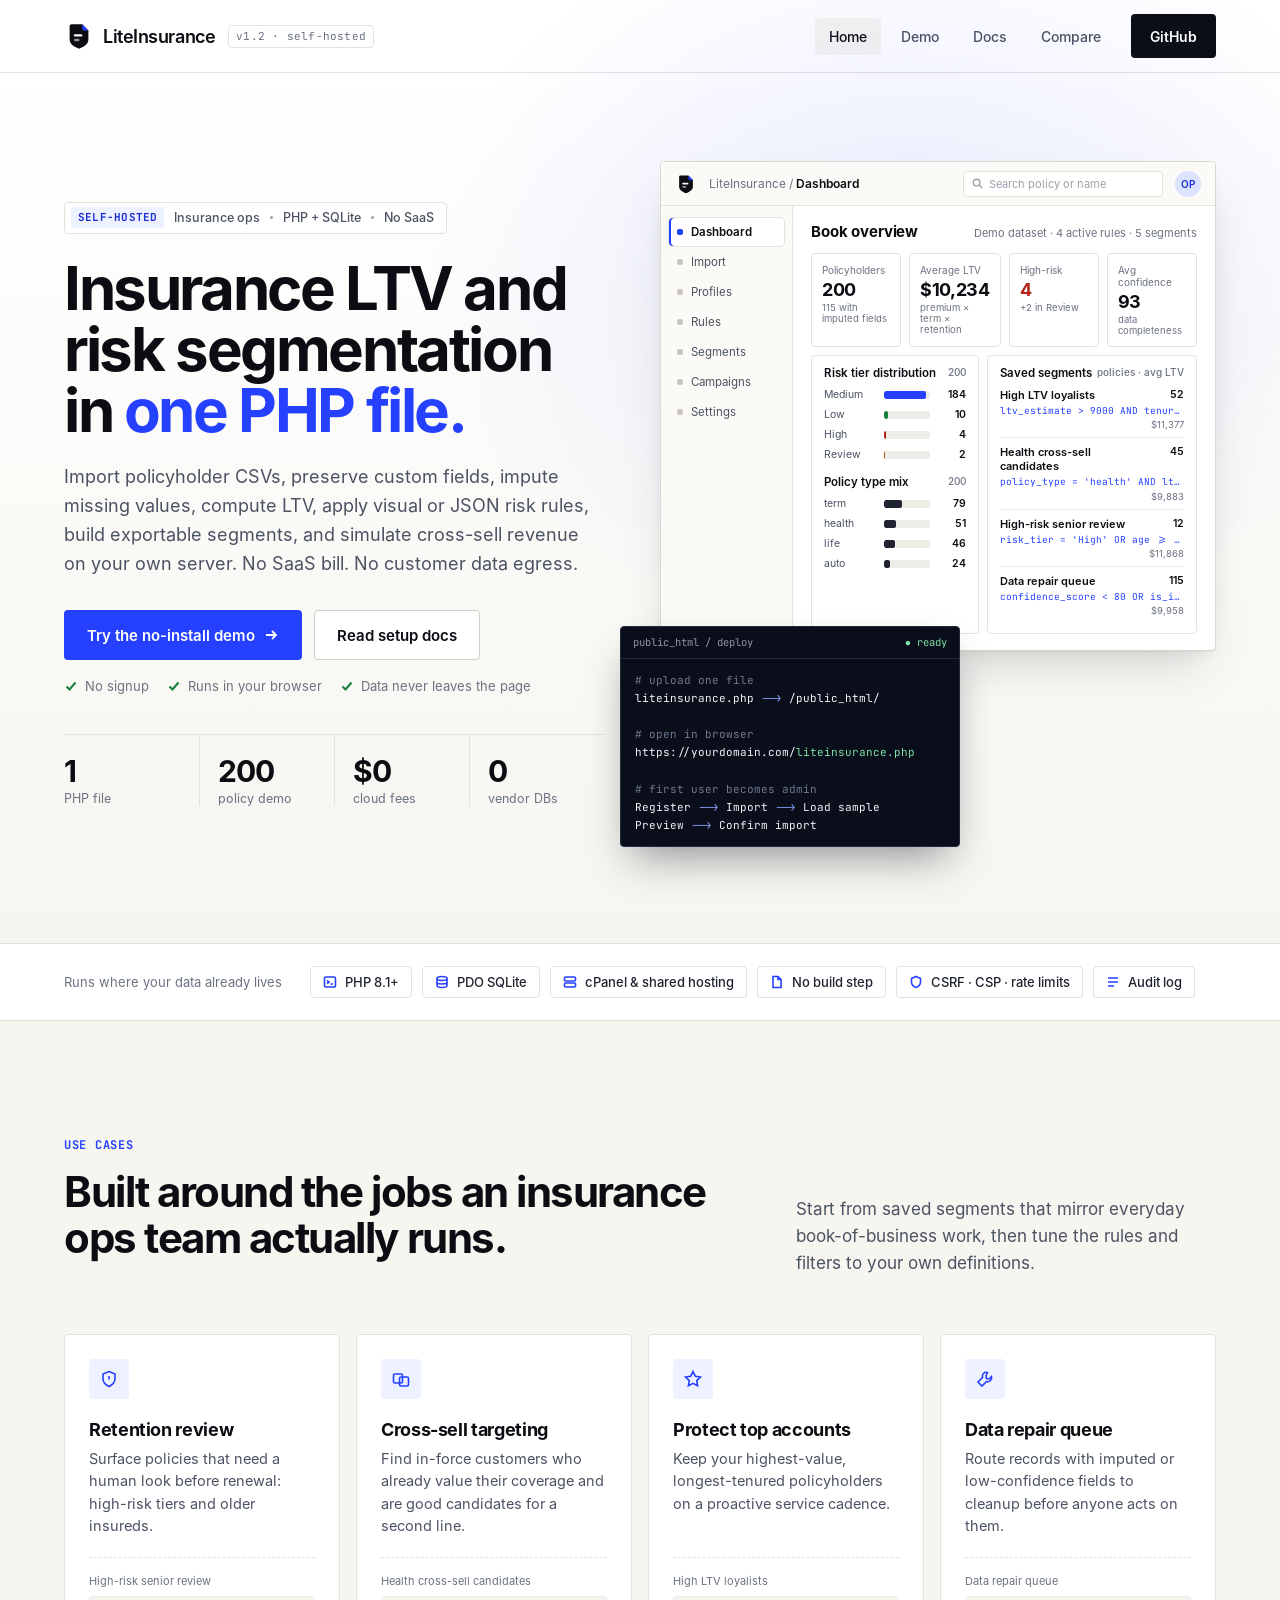
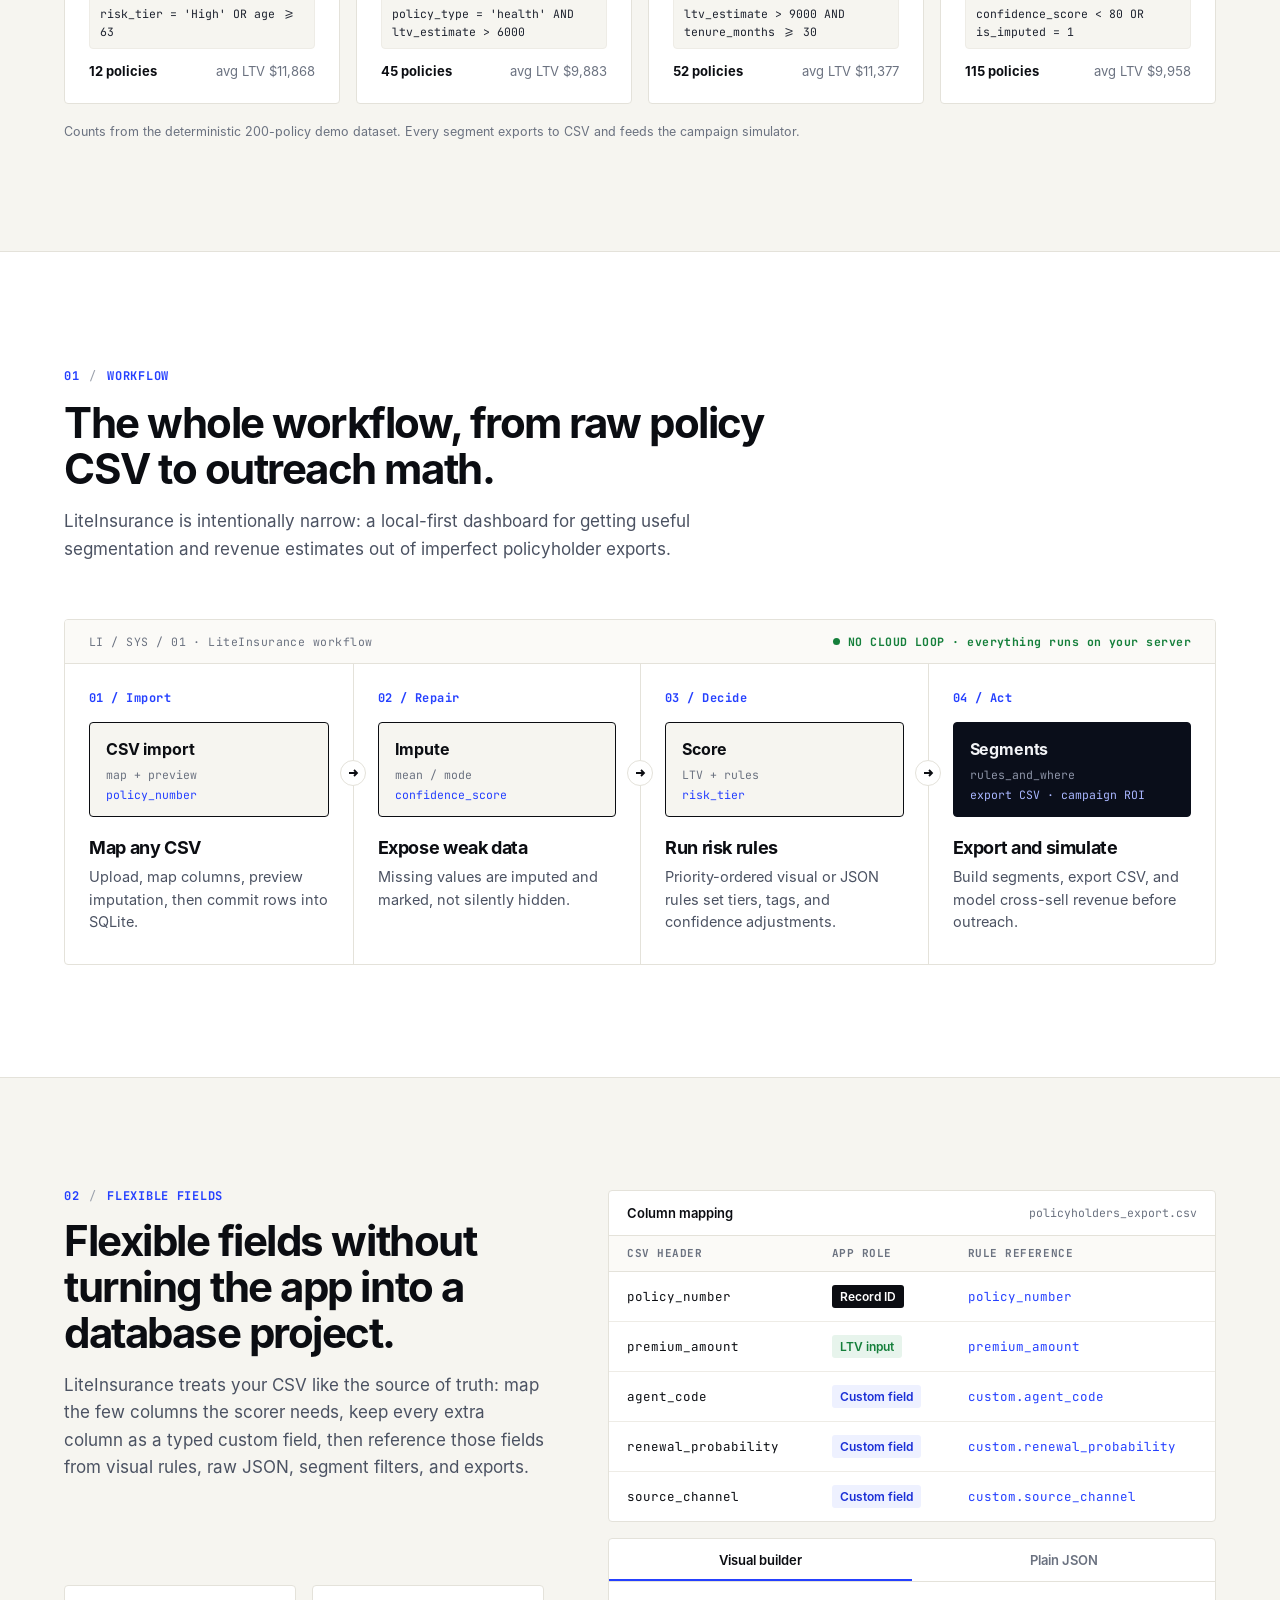
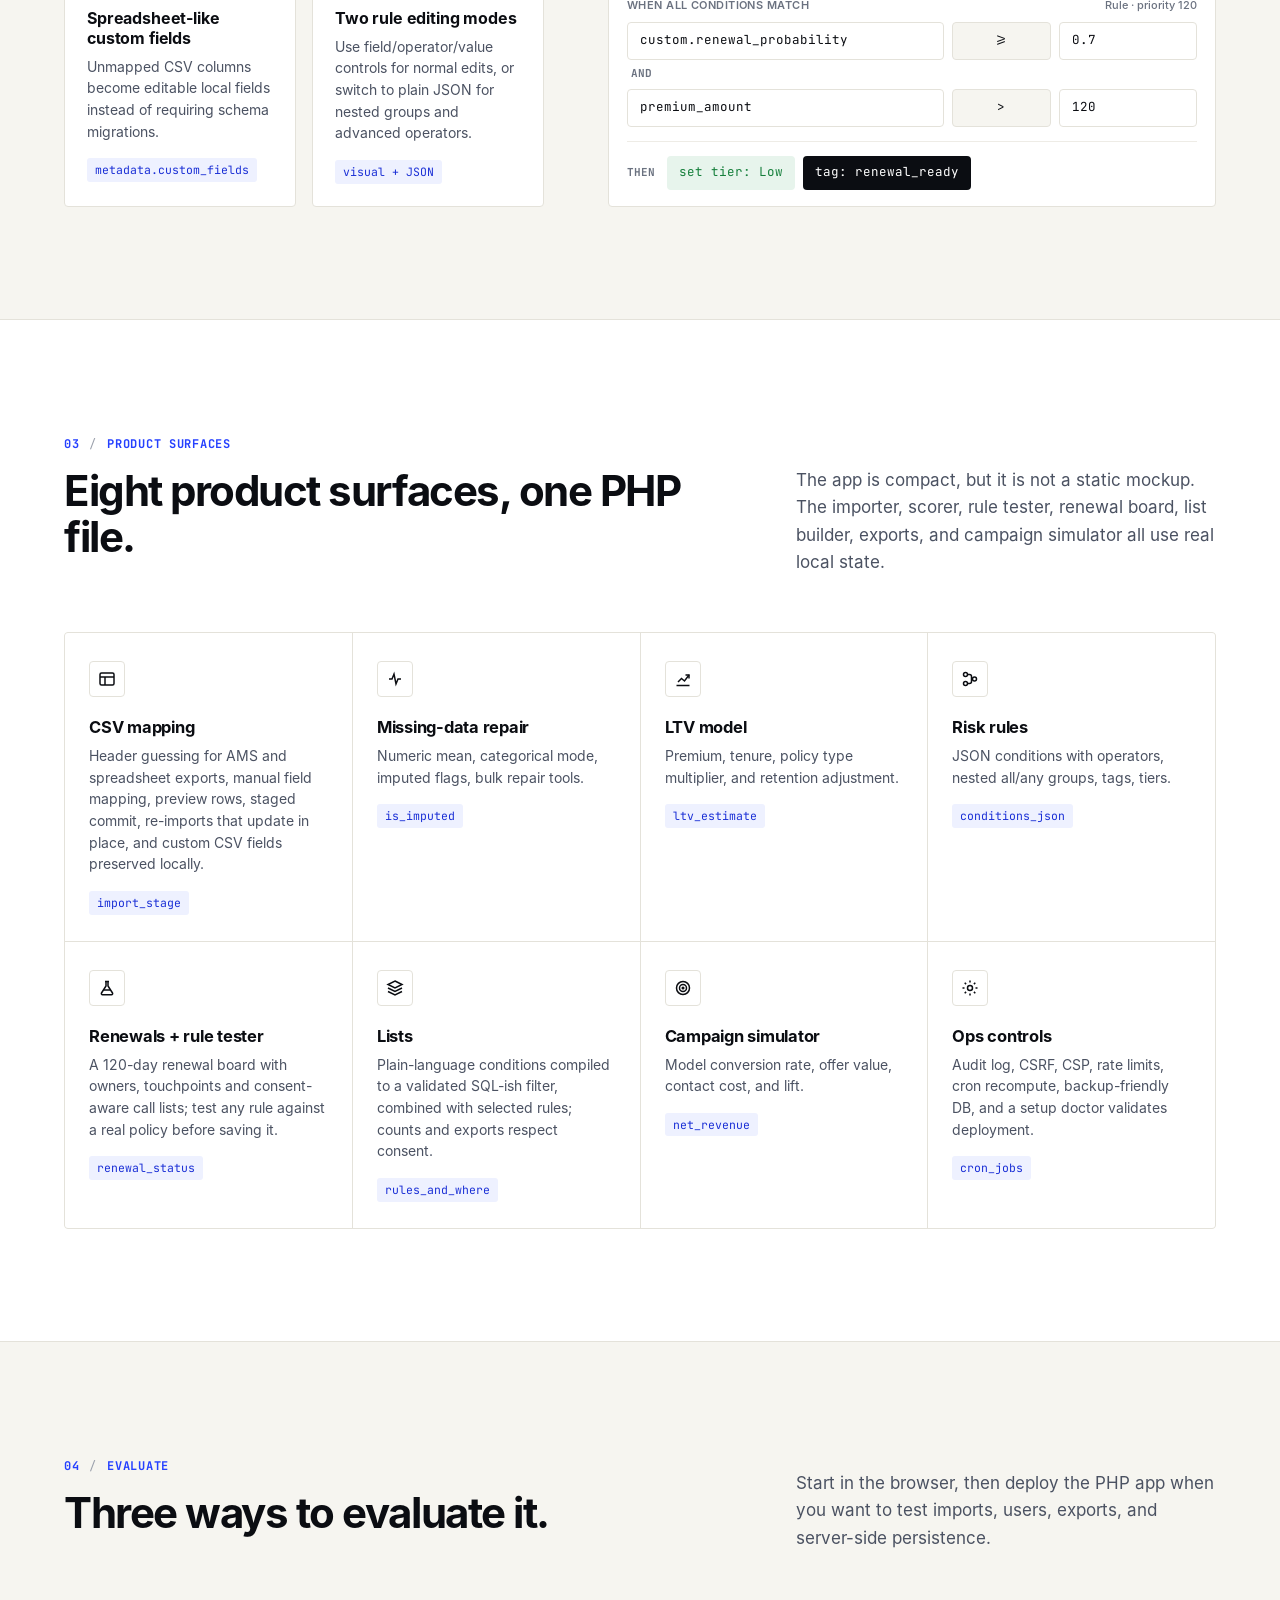
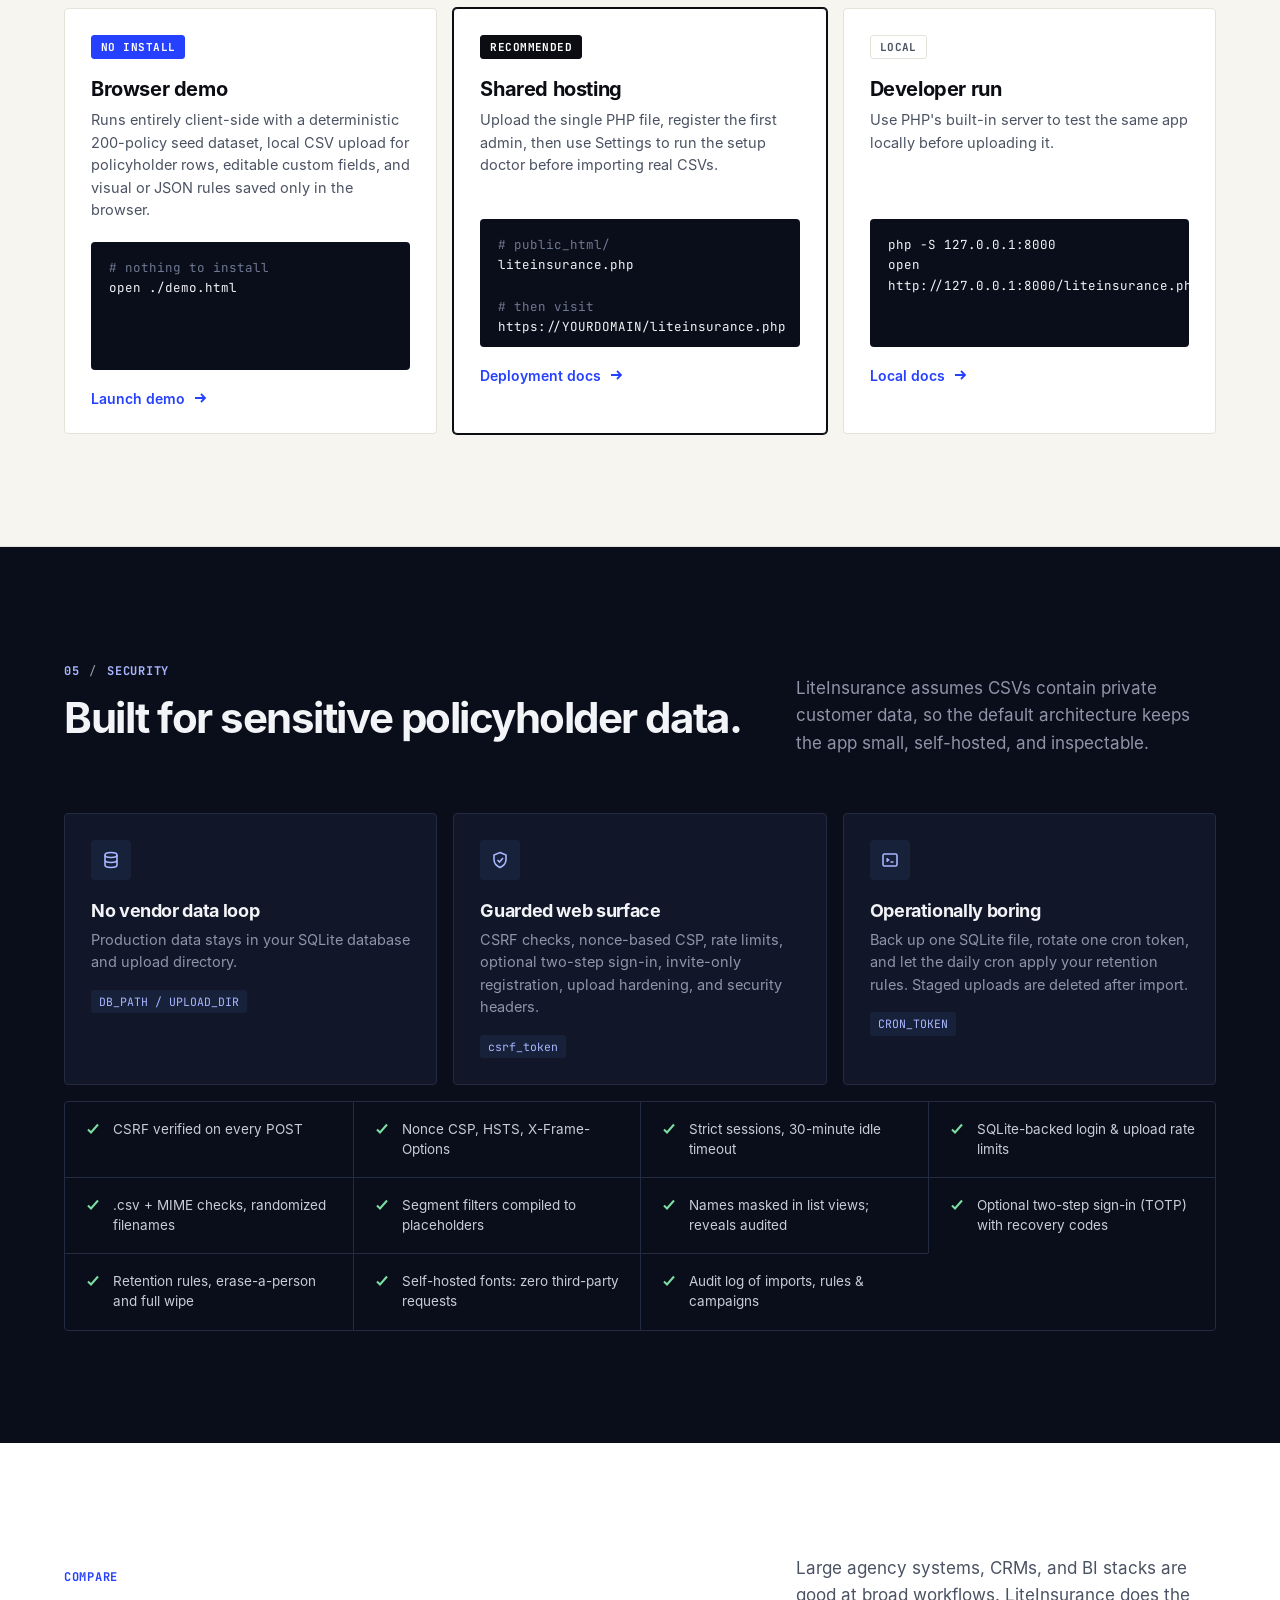
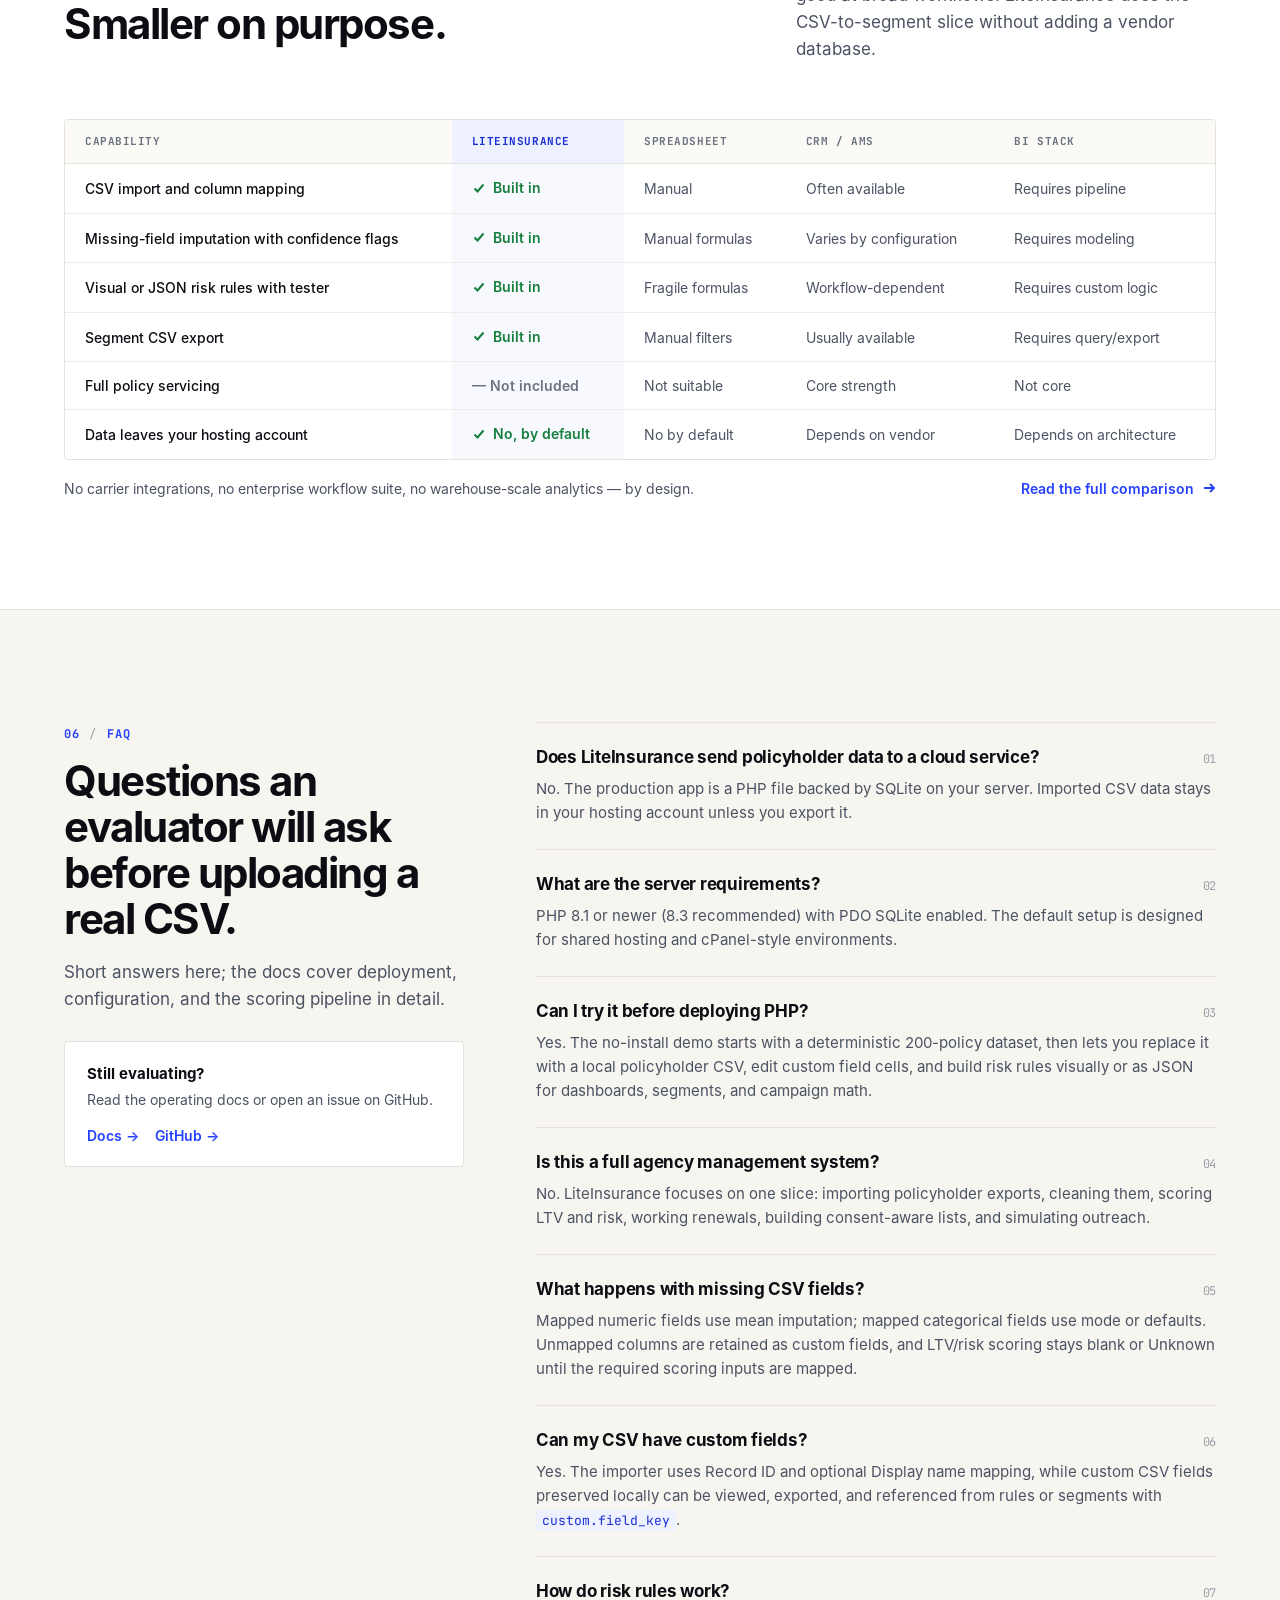
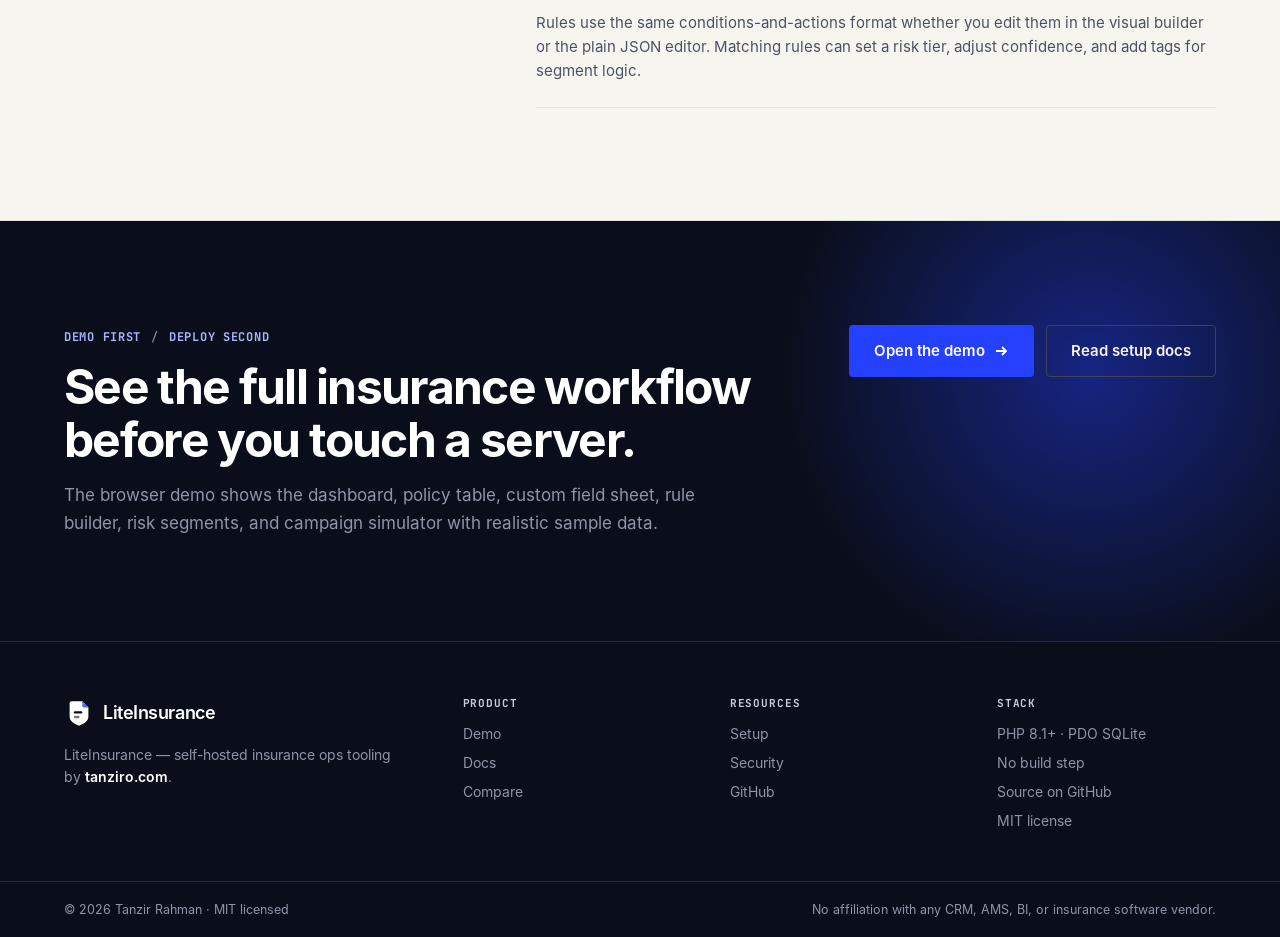
==== commit 30b160af: "v1.2: two-step sign-in, user management, retention/erasure, demo parity, self-hosted fonts, MIT lice" ====
--- a/index.html
+++ b/index.html
@@ -14,10 +14,8 @@
   <meta name="twitter:card" content="summary">
   <meta name="twitter:title" content="LiteInsurance -- Insurance LTV and Risk Segmentation">
   <meta name="twitter:description" content="A portable PHP + SQLite dashboard for insurance CSVs, custom fields, risk rules, LTV, segments, and campaign simulation.">
-  <link rel="icon" type="image/svg+xml" href="data:image/svg+xml,%3Csvg xmlns="http://www.w3.org/2000/svg" viewBox="0 0 32 32"%3E%3Cpath d="M8 3.5h11.5L26 10v9.8c0 4.6-4.1 7.8-10 9.7-5.9-1.9-10-5.1-10-9.7V5.5a2 2 0 012-2z" fill="%230B0D12"/%3E%3Cpath d="M19.5 3.5V8a2 2 0 002 2H26z" fill="%232540FF"/%3E%3Crect x="10.5" y="14" width="9" height="2.6" rx="1.3" fill="%23fff"/%3E%3Crect x="10.5" y="19" width="6" height="2.6" rx="1.3" fill="%23fff" fill-opacity=".55"/%3E%3C/svg%3E">
-  <link rel="preconnect" href="https://fonts.googleapis.com">
-  <link rel="preconnect" href="https://fonts.gstatic.com" crossorigin>
-  <link href="https://fonts.googleapis.com/css2?family=Inter:wght@400;500;600;650;700&family=JetBrains+Mono:wght@400;600&display=swap" rel="stylesheet">
+  <link rel="icon" type="image/svg+xml" href="data:image/svg+xml,%3Csvg%20xmlns=%22http://www.w3.org/2000/svg%22%20viewBox=%220%200%2032%2032%22%3E%3Cpath%20d=%22M8%203.5h11.5L26%2010v9.8c0%204.6-4.1%207.8-10%209.7-5.9-1.9-10-5.1-10-9.7V5.5a2%202%200%20012-2z%22%20fill=%22%230B0D12%22/%3E%3Cpath%20d=%22M19.5%203.5V8a2%202%200%20002%202H26z%22%20fill=%22%232540FF%22/%3E%3Crect%20x=%2210.5%22%20y=%2214%22%20width=%229%22%20height=%222.6%22%20rx=%221.3%22%20fill=%22%23fff%22/%3E%3Crect%20x=%2210.5%22%20y=%2219%22%20width=%226%22%20height=%222.6%22%20rx=%221.3%22%20fill=%22%23fff%22%20fill-opacity=%22.55%22/%3E%3C/svg%3E">
+  <link rel="stylesheet" href="./fonts/fonts.css">
   <script type="application/ld+json">
   {
     "@context": "https://schema.org",
@@ -27,7 +25,8 @@
     "applicationCategory": "BusinessApplication",
     "description": "Self-hosted PHP and SQLite insurance operations dashboard for policyholder CSV import, custom field preservation, missing-field imputation, LTV scoring, visual or JSON risk rules, segment exports, and campaign simulation.",
     "url": "https://tanzir71.github.io/liteinsurance/",
-    "softwareVersion": "1.0.0",
+    "softwareVersion": "1.2.0",
+    "license": "https://opensource.org/licenses/MIT",
     "offers": { "@type": "Offer", "price": "0", "priceCurrency": "USD" },
     "author": { "@type": "Person", "name": "Tanzir", "url": "https://tanziro.com" }
   }
@@ -453,7 +452,7 @@
       <a class="brand" href="./index.html" aria-label="LiteInsurance home">
         <svg class="mark" width="30" height="30" viewBox="0 0 32 32" aria-hidden="true"><path d="M8 3.5h11.5L26 10v9.8c0 4.6-4.1 7.8-10 9.7-5.9-1.9-10-5.1-10-9.7V5.5a2 2 0 012-2z" fill="#0B0D12"/><path d="M19.5 3.5V8a2 2 0 002 2H26z" fill="#2540FF"/><rect x="10.5" y="14" width="9" height="2.6" rx="1.3" fill="#fff"/><rect x="10.5" y="19" width="6" height="2.6" rx="1.3" fill="#fff" fill-opacity=".55"/></svg>
         <span class="brand-name">LiteInsurance</span>
-        <span class="brand-tag">v1.1 · self-hosted</span>
+        <span class="brand-tag">v1.2 · self-hosted</span>
       </a>
       <nav class="nav" aria-label="Primary">
         <a class="nl on" href="./index.html">Home</a>
@@ -777,8 +776,8 @@
       </div>
       <div class="sec-grid">
         <div class="dcell"><span class="ic"><svg width="20" height="20" viewBox="0 0 20 20" fill="none" stroke="currentColor" stroke-width="1.6"><ellipse cx="10" cy="5" rx="6" ry="2.5"/><path d="M4 5v10c0 1.4 2.7 2.5 6 2.5s6-1.1 6-2.5V5M4 10c0 1.4 2.7 2.5 6 2.5s6-1.1 6-2.5"/></svg></span><h3>No vendor data loop</h3><p>Production data stays in your SQLite database and upload directory.</p><span class="k">DB_PATH / UPLOAD_DIR</span></div>
-        <div class="dcell"><span class="ic"><svg width="20" height="20" viewBox="0 0 20 20" fill="none" stroke="currentColor" stroke-width="1.6"><path d="M10 2.5l6 2.5v4.5c0 3.8-2.6 6.4-6 8-3.4-1.6-6-4.2-6-8V5z"/><path d="M7.5 10l2 2 3.5-4"/></svg></span><h3>Guarded web surface</h3><p>CSRF checks, nonce-based CSP, rate limits, upload hardening, and security headers.</p><span class="k">csrf_token</span></div>
-        <div class="dcell"><span class="ic"><svg width="20" height="20" viewBox="0 0 20 20" fill="none" stroke="currentColor" stroke-width="1.6"><rect x="3" y="4" width="14" height="12" rx="1.5"/><path d="M6.5 8.5l2 1.5-2 1.5M10.5 12h3"/></svg></span><h3>Operationally boring</h3><p>Back up one SQLite file, rotate one cron token, and keep uploads out of webroot when possible.</p><span class="k">CRON_TOKEN</span></div>
+        <div class="dcell"><span class="ic"><svg width="20" height="20" viewBox="0 0 20 20" fill="none" stroke="currentColor" stroke-width="1.6"><path d="M10 2.5l6 2.5v4.5c0 3.8-2.6 6.4-6 8-3.4-1.6-6-4.2-6-8V5z"/><path d="M7.5 10l2 2 3.5-4"/></svg></span><h3>Guarded web surface</h3><p>CSRF checks, nonce-based CSP, rate limits, optional two-step sign-in, invite-only registration, upload hardening, and security headers.</p><span class="k">csrf_token</span></div>
+        <div class="dcell"><span class="ic"><svg width="20" height="20" viewBox="0 0 20 20" fill="none" stroke="currentColor" stroke-width="1.6"><rect x="3" y="4" width="14" height="12" rx="1.5"/><path d="M6.5 8.5l2 1.5-2 1.5M10.5 12h3"/></svg></span><h3>Operationally boring</h3><p>Back up one SQLite file, rotate one cron token, and let the daily cron apply your retention rules. Staged uploads are deleted after import.</p><span class="k">CRON_TOKEN</span></div>
       </div>
       <div class="controls">
         <div class="ctrl"><svg width="16" height="16" viewBox="0 0 16 16" fill="none" stroke="currentColor" stroke-width="2"><path d="M3 8.5l3 3 7-8"/></svg>CSRF verified on every POST</div>
@@ -787,7 +786,10 @@
         <div class="ctrl"><svg width="16" height="16" viewBox="0 0 16 16" fill="none" stroke="currentColor" stroke-width="2"><path d="M3 8.5l3 3 7-8"/></svg>SQLite-backed login &amp; upload rate limits</div>
         <div class="ctrl"><svg width="16" height="16" viewBox="0 0 16 16" fill="none" stroke="currentColor" stroke-width="2"><path d="M3 8.5l3 3 7-8"/></svg>.csv + MIME checks, randomized filenames</div>
         <div class="ctrl"><svg width="16" height="16" viewBox="0 0 16 16" fill="none" stroke="currentColor" stroke-width="2"><path d="M3 8.5l3 3 7-8"/></svg>Segment filters compiled to placeholders</div>
-        <div class="ctrl"><svg width="16" height="16" viewBox="0 0 16 16" fill="none" stroke="currentColor" stroke-width="2"><path d="M3 8.5l3 3 7-8"/></svg>Names masked in list views</div>
+        <div class="ctrl"><svg width="16" height="16" viewBox="0 0 16 16" fill="none" stroke="currentColor" stroke-width="2"><path d="M3 8.5l3 3 7-8"/></svg>Names masked in list views; reveals audited</div>
+        <div class="ctrl"><svg width="16" height="16" viewBox="0 0 16 16" fill="none" stroke="currentColor" stroke-width="2"><path d="M3 8.5l3 3 7-8"/></svg>Optional two-step sign-in (TOTP) with recovery codes</div>
+        <div class="ctrl"><svg width="16" height="16" viewBox="0 0 16 16" fill="none" stroke="currentColor" stroke-width="2"><path d="M3 8.5l3 3 7-8"/></svg>Retention rules, erase-a-person and full wipe</div>
+        <div class="ctrl"><svg width="16" height="16" viewBox="0 0 16 16" fill="none" stroke="currentColor" stroke-width="2"><path d="M3 8.5l3 3 7-8"/></svg>Self-hosted fonts: zero third-party requests</div>
         <div class="ctrl"><svg width="16" height="16" viewBox="0 0 16 16" fill="none" stroke="currentColor" stroke-width="2"><path d="M3 8.5l3 3 7-8"/></svg>Audit log of imports, rules &amp; campaigns</div>
       </div>
     </div>
@@ -866,9 +868,9 @@
       </div>
       <div class="fcol"><h5>Product</h5><a href="./demo.html">Demo</a><a href="./docs.html">Docs</a><a href="./compare.html">Compare</a></div>
       <div class="fcol"><h5>Resources</h5><a href="./SETUP.md">Setup</a><a href="./SECURITY.md">Security</a><a href="https://github.com/tanzir71/liteinsurance">GitHub</a></div>
-      <div class="fcol"><h5>Stack</h5><a>PHP 8.1+ · PDO SQLite</a><a>No build step</a><a href="https://github.com/tanzir71/liteinsurance">Source on GitHub</a></div>
-    </div>
-    <div class="fbot"><div class="wrap"><span>© 2026 LiteInsurance</span><span>No affiliation with any CRM, AMS, BI, or insurance software vendor.</span></div></div>
+      <div class="fcol"><h5>Stack</h5><a>PHP 8.1+ · PDO SQLite</a><a>No build step</a><a href="https://github.com/tanzir71/liteinsurance">Source on GitHub</a><a href="https://github.com/tanzir71/liteinsurance/blob/main/LICENSE">MIT license</a></div>
+    </div>
+    <div class="fbot"><div class="wrap"><span>© 2026 Tanzir Rahman · MIT licensed</span><span>No affiliation with any CRM, AMS, BI, or insurance software vendor.</span></div></div>
   </footer>
 
 </div>
--- a/fonts/fonts.css
+++ b/fonts/fonts.css
@@ -0,0 +1,9 @@
+/* LiteInsurance self-hosted fonts — no third-party requests.
+   Inter (c) The Inter Project Authors, JetBrains Mono (c) The JetBrains Mono Project Authors.
+   Both SIL Open Font License 1.1: see OFL.txt and JetBrainsMono-OFL.txt. Subset to Latin + common symbols. */
+@font-face{font-family:"Inter";font-style:normal;font-weight:400;font-display:swap;src:local("Inter Regular"),local("Inter-Regular"),url("inter-400.woff") format("woff")}
+@font-face{font-family:"Inter";font-style:normal;font-weight:500;font-display:swap;src:local("Inter Medium"),local("Inter-Medium"),url("inter-500.woff") format("woff")}
+@font-face{font-family:"Inter";font-style:normal;font-weight:600;font-display:swap;src:local("Inter SemiBold"),local("Inter-SemiBold"),url("inter-600.woff") format("woff")}
+@font-face{font-family:"Inter";font-style:normal;font-weight:700;font-display:swap;src:local("Inter Bold"),local("Inter-Bold"),url("inter-700.woff") format("woff")}
+@font-face{font-family:"JetBrains Mono";font-style:normal;font-weight:400;font-display:swap;src:local("JetBrains Mono Regular"),local("JetBrainsMono-Regular"),url("jetbrains-mono-400.woff") format("woff")}
+@font-face{font-family:"JetBrains Mono";font-style:normal;font-weight:600 700;font-display:swap;src:local("JetBrains Mono Bold"),local("JetBrainsMono-Bold"),url("jetbrains-mono-700.woff") format("woff")}
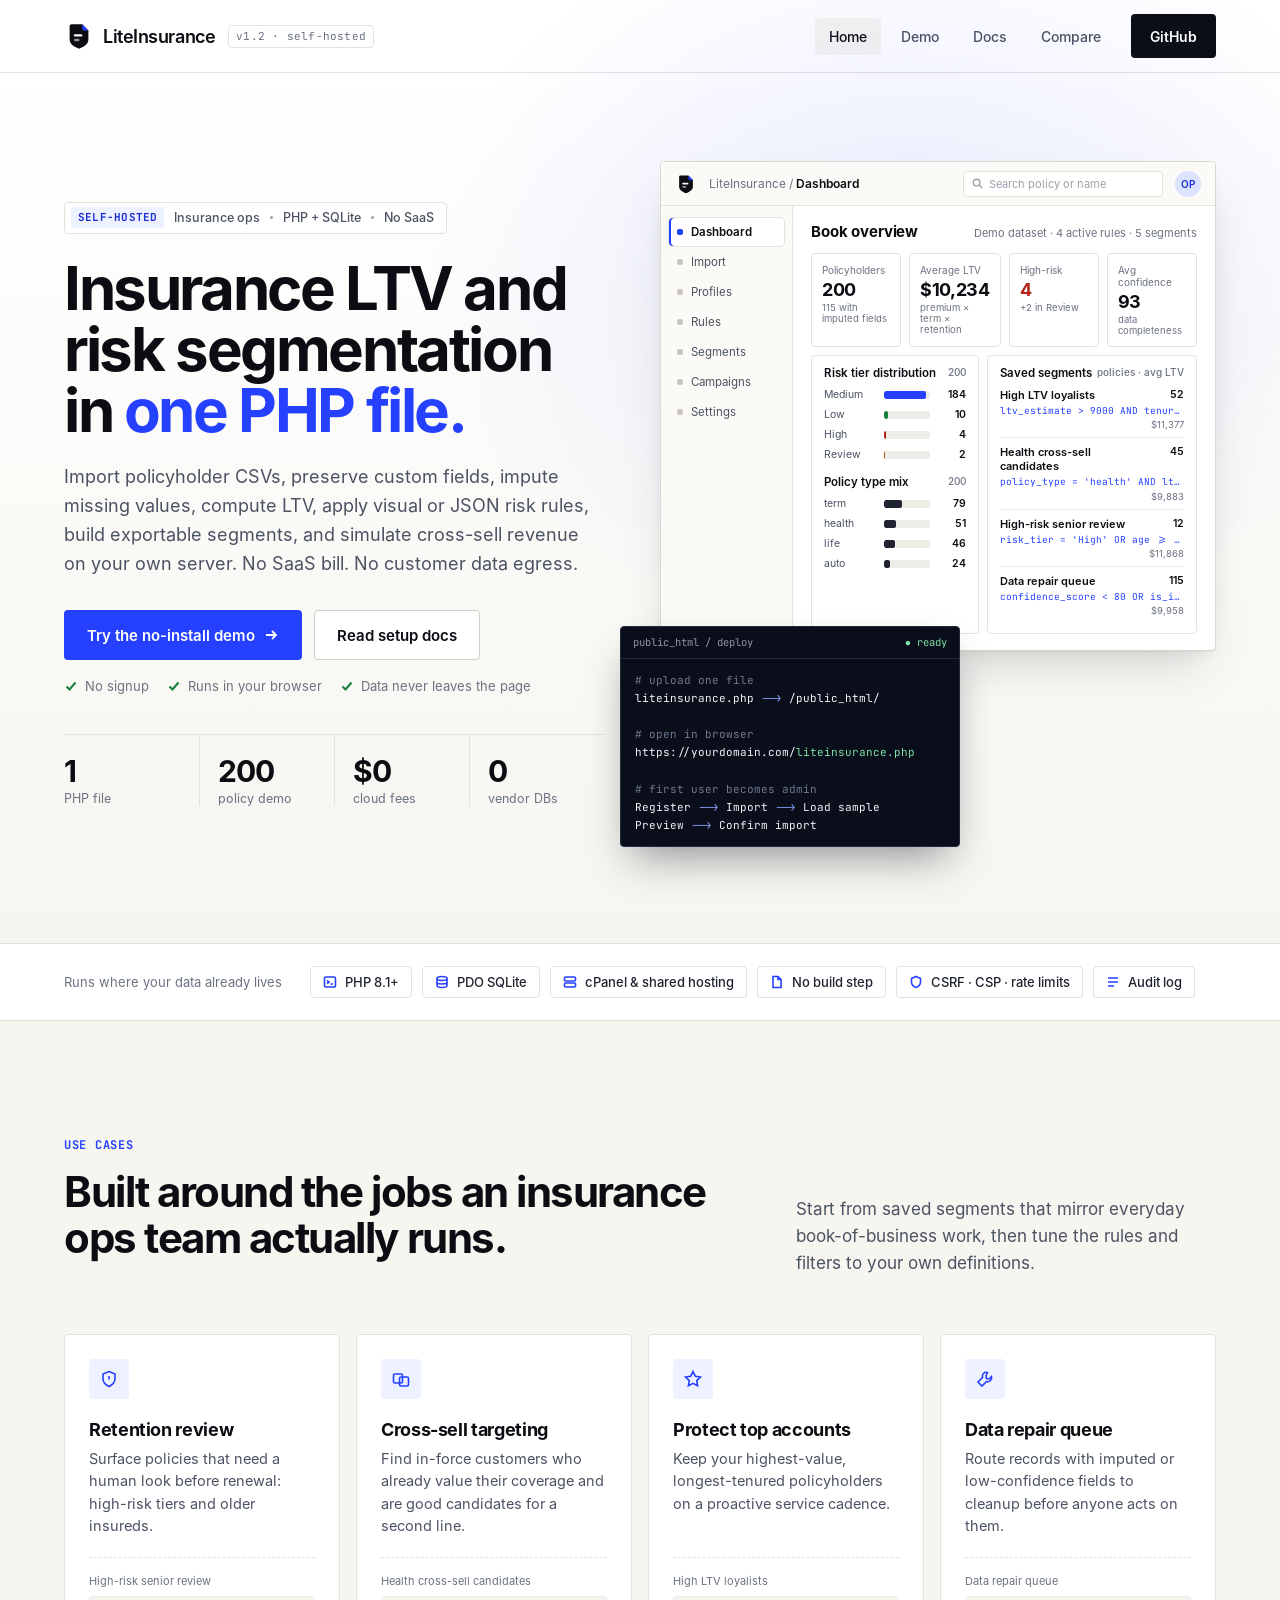
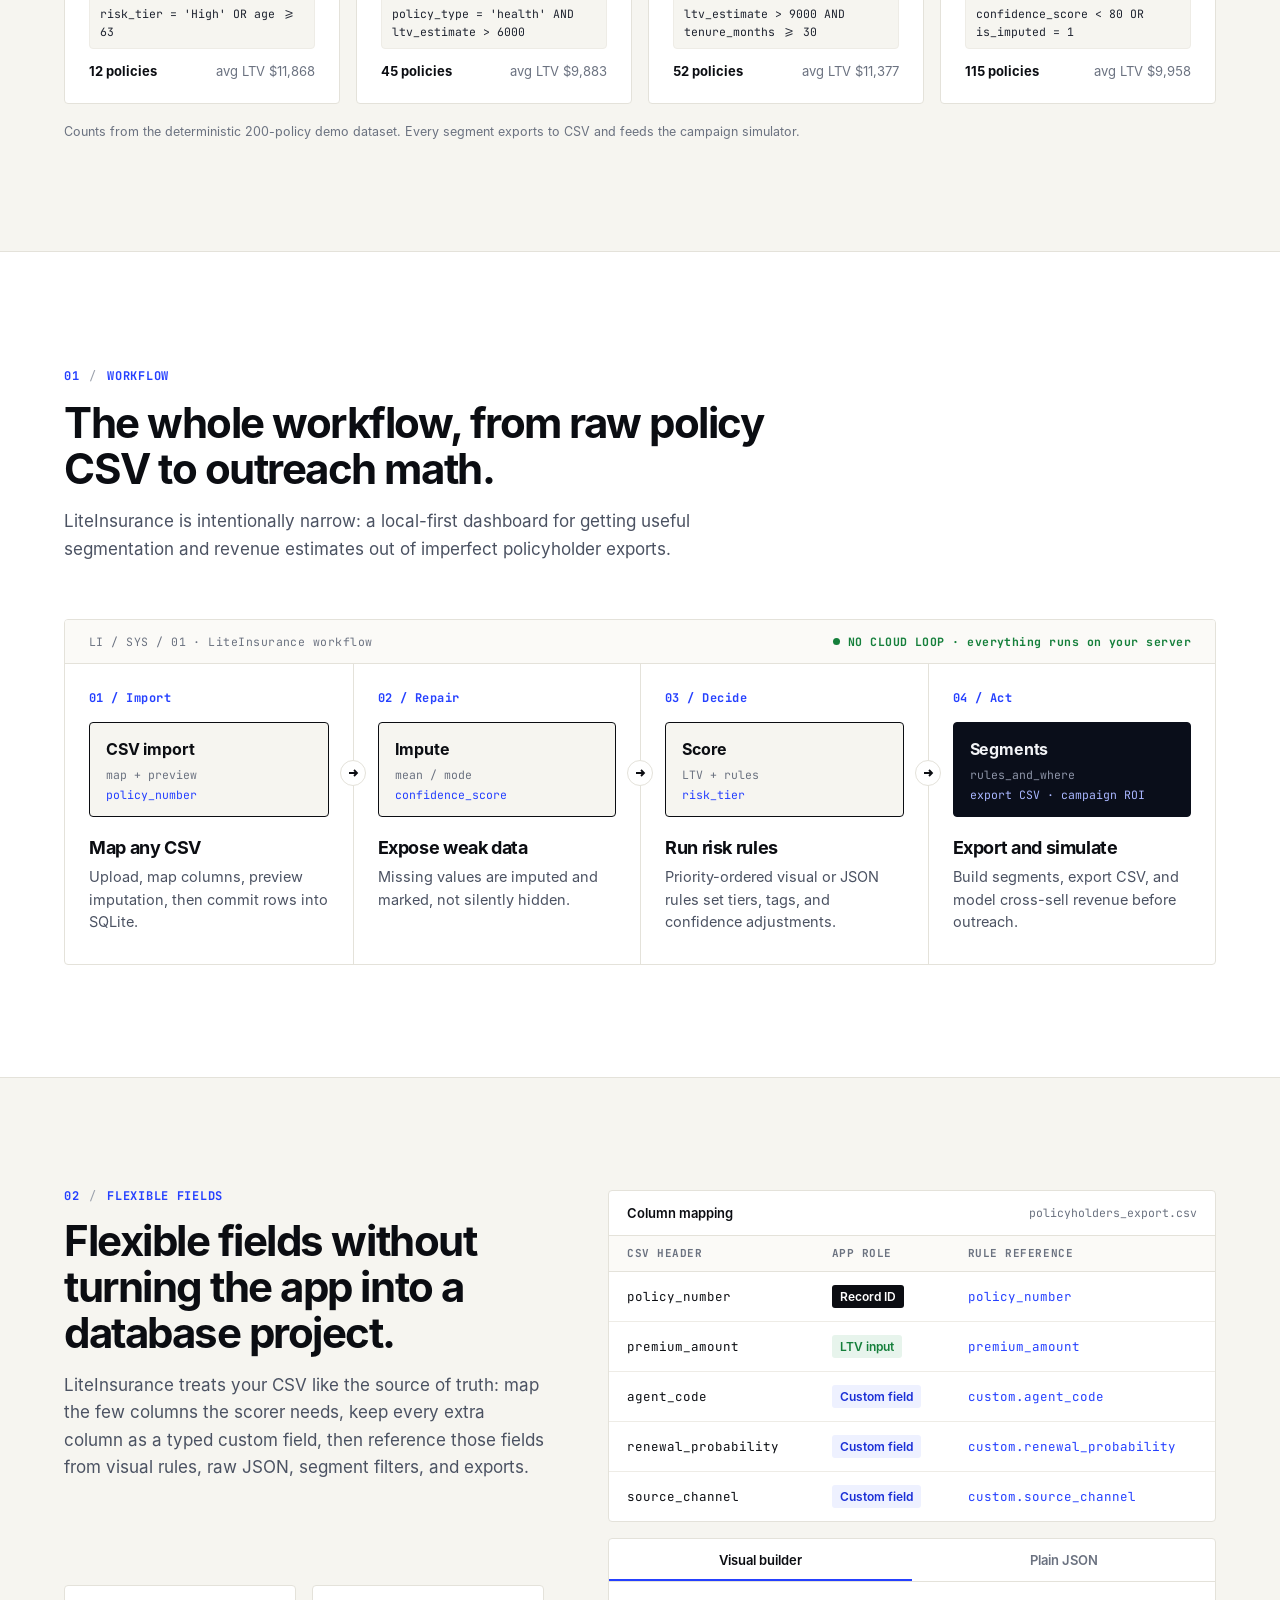
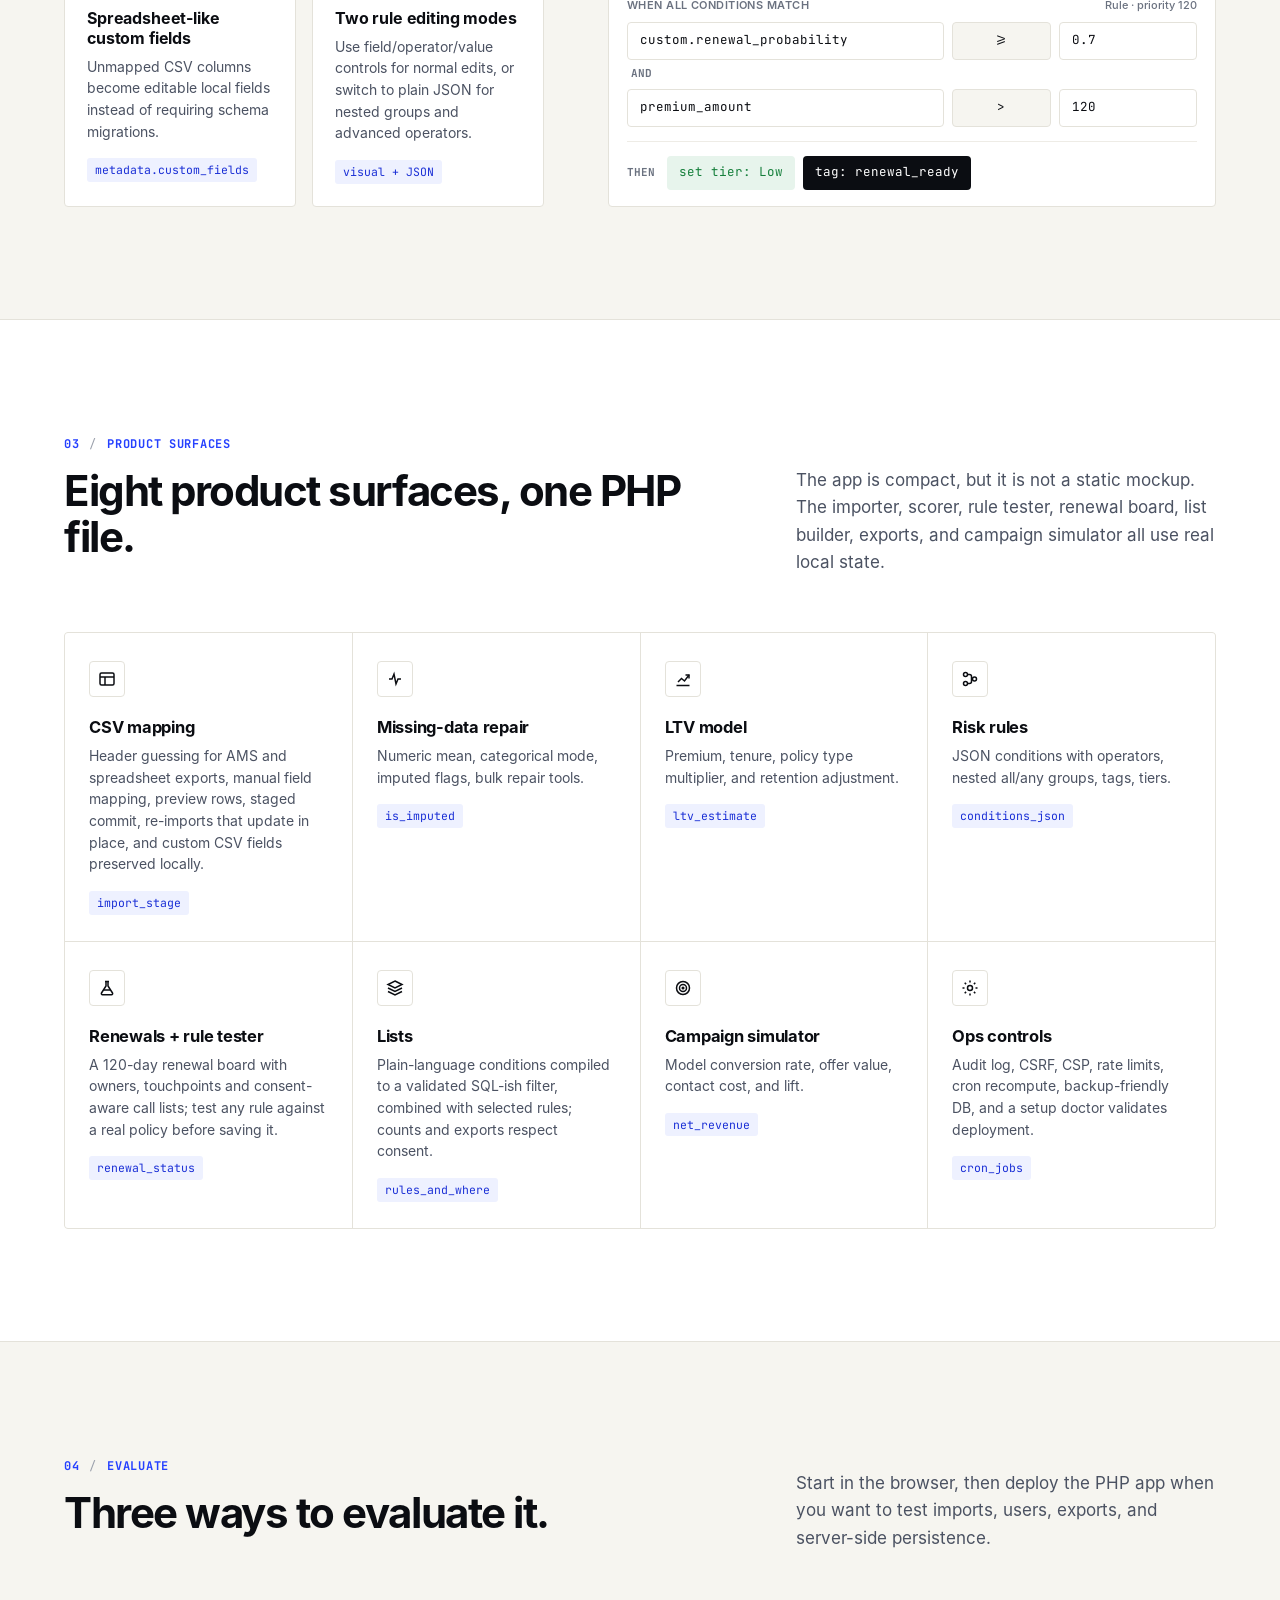
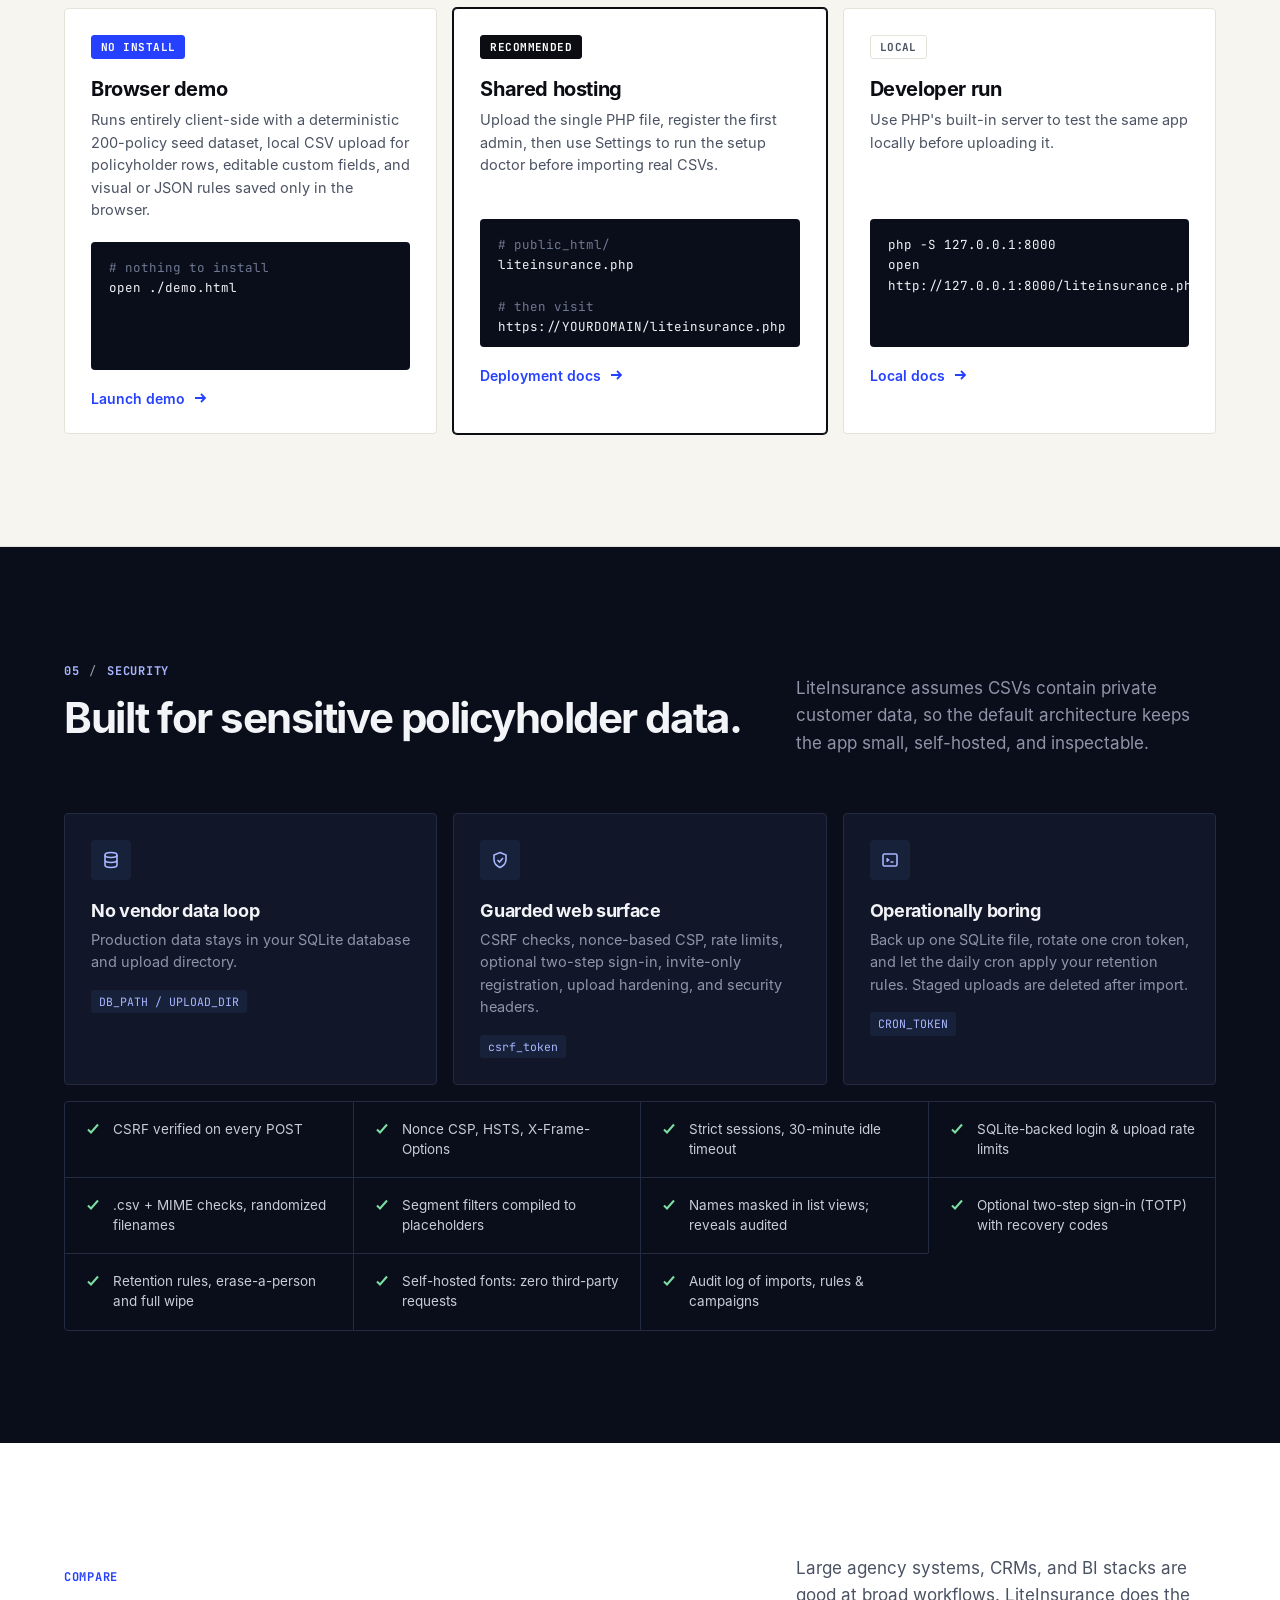
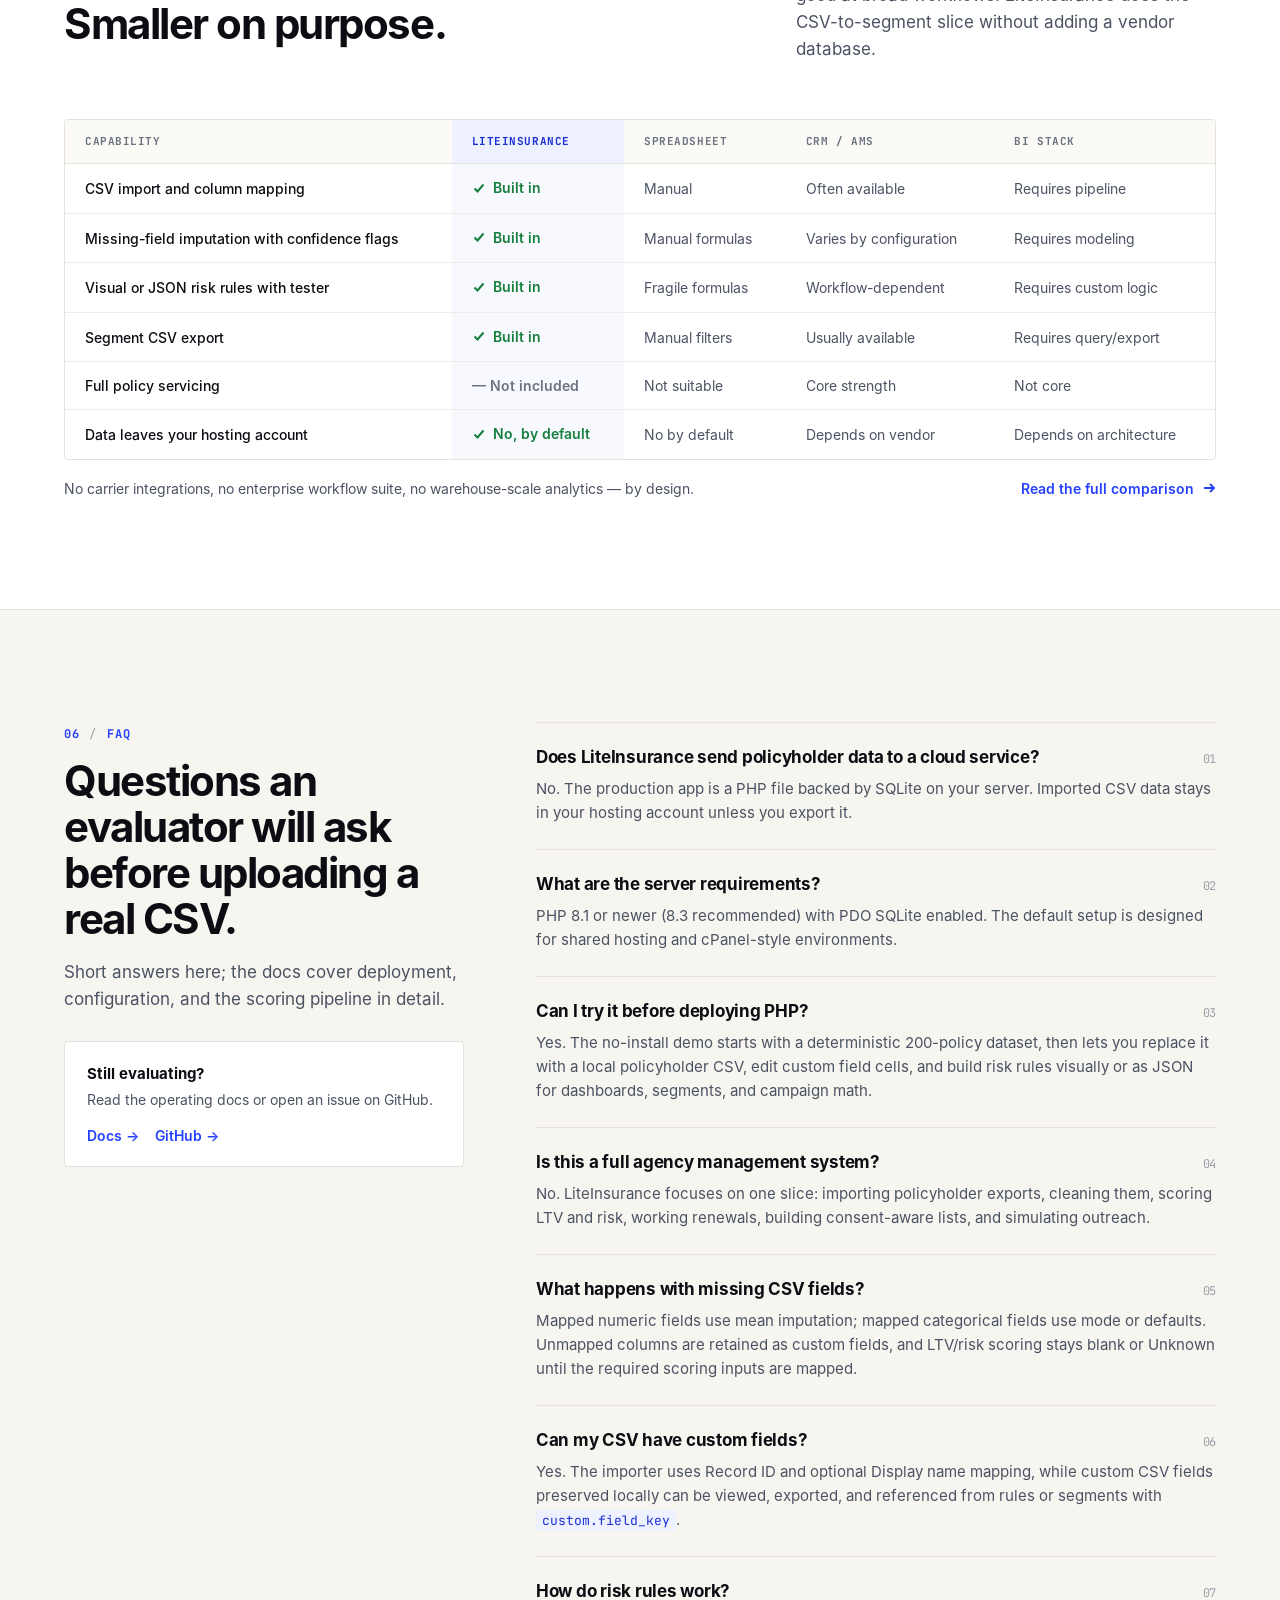
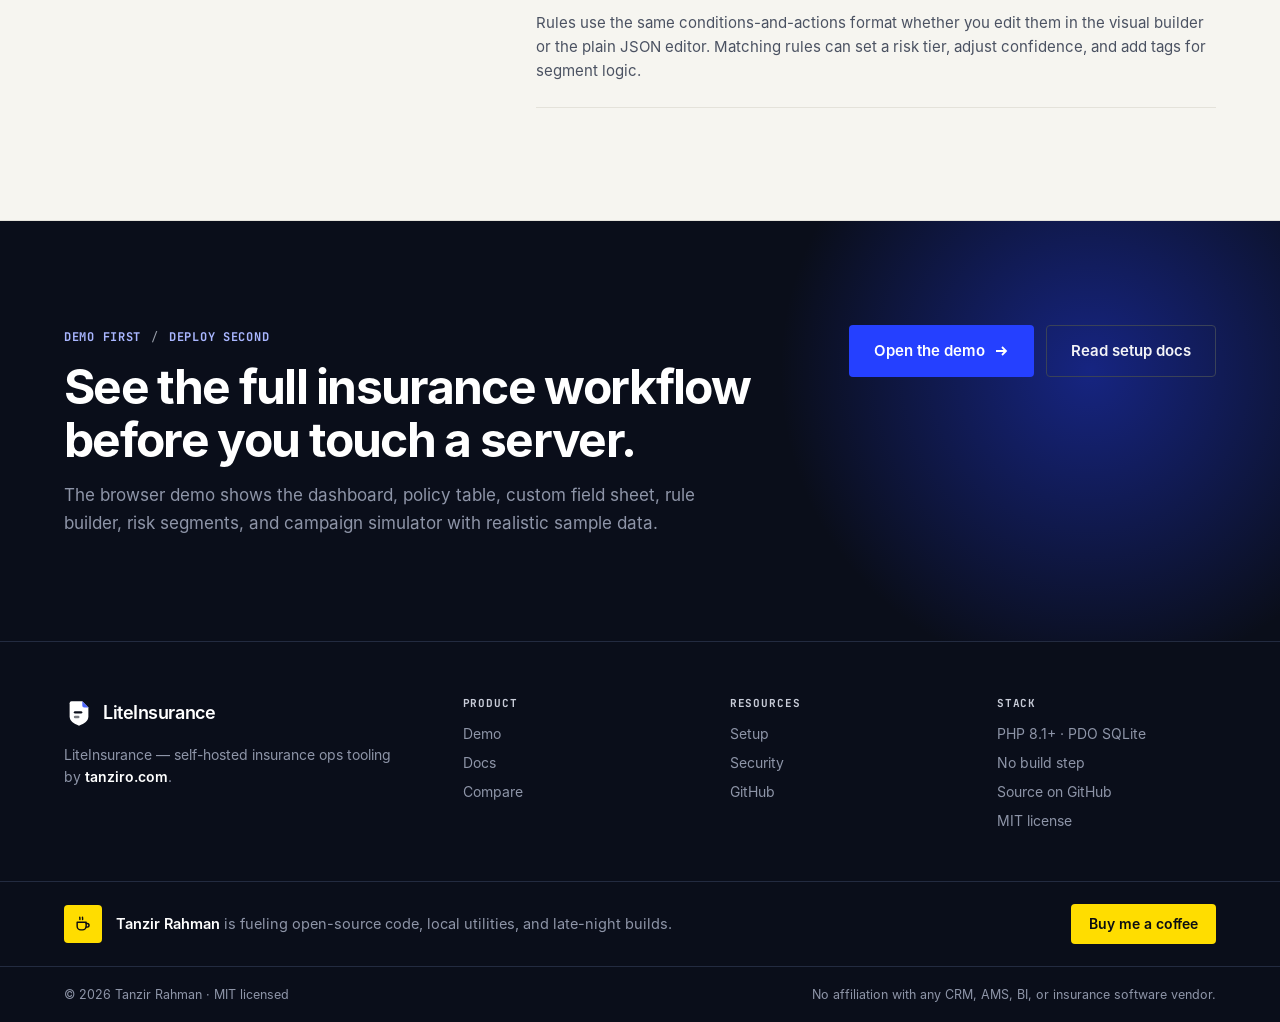
==== commit c8f71841: "site + app: add a "Buy me a coffee" support link near every footer Links to https://buymeacoffee.com" ====
--- a/index.html
+++ b/index.html
@@ -342,6 +342,15 @@
 .fcol h5{font:600 11px/1 var(--mono);letter-spacing:.08em;text-transform:uppercase;color:#C8CCD8;margin-bottom:16px}
 .fcol a{display:block;font-size:14px;margin-bottom:12px;color:var(--darkMute)}
 .fbot{border-top:1px solid var(--darkLine)}
+.donate-band{border-top:1px solid var(--darkLine)}
+.ftr .donate-band .wrap{display:block;padding:22px 0}
+.donate{display:flex;align-items:center;gap:14px;color:var(--darkMute);text-decoration:none;font-size:14.5px;line-height:1.5}
+.donate-ic{display:grid;place-items:center;flex:none;width:38px;height:38px;border-radius:4px;background:#FFDD00;color:#0B0D12}
+.donate-text strong{color:#fff;font-weight:600}
+.donate-cta{margin-left:auto;flex:none;display:inline-flex;align-items:center;height:40px;padding:0 18px;border-radius:4px;background:#FFDD00;color:#0B0D12;font-weight:600;font-size:14px}
+.donate:hover .donate-cta,.donate:focus-visible .donate-cta{background:#fff}
+.donate:focus-visible{outline:2px solid #4D66FF;outline-offset:4px}
+@media (max-width:700px){.donate{display:grid;grid-template-columns:38px minmax(0,1fr);align-items:start}.donate-cta{grid-column:2;justify-self:start;margin-left:0}}
 .fbot .wrap{display:flex;justify-content:space-between;padding:20px 0;font-size:12.5px;grid-template-columns:none}
 
 /* ===== Layout contracts (pinned by test/commercial-readiness.test.mjs) ===== */
@@ -870,6 +879,7 @@
       <div class="fcol"><h5>Resources</h5><a href="./SETUP.md">Setup</a><a href="./SECURITY.md">Security</a><a href="https://github.com/tanzir71/liteinsurance">GitHub</a></div>
       <div class="fcol"><h5>Stack</h5><a>PHP 8.1+ · PDO SQLite</a><a>No build step</a><a href="https://github.com/tanzir71/liteinsurance">Source on GitHub</a><a href="https://github.com/tanzir71/liteinsurance/blob/main/LICENSE">MIT license</a></div>
     </div>
+    <div class="donate-band"><div class="wrap"><a class="donate" href="https://buymeacoffee.com/tanzir" target="_blank" rel="noopener"><span class="donate-ic"><svg viewBox="0 0 20 20" width="18" height="18" fill="none" stroke="currentColor" stroke-width="1.6" stroke-linecap="round" stroke-linejoin="round" aria-hidden="true"><path d="M3.5 8h10v4.5a4 4 0 01-4 4h-2a4 4 0 01-4-4z"/><path d="M13.5 9.5h1.2a2 2 0 010 4h-1.4"/><path d="M6.5 2.5c-.6.8.6 1.6 0 2.5M9.5 2.5c-.6.8.6 1.6 0 2.5"/></svg></span><span class="donate-text"><strong>Tanzir Rahman</strong> is fueling open-source code, local utilities, and late-night builds.</span><span class="donate-cta">Buy me a coffee</span></a></div></div>
     <div class="fbot"><div class="wrap"><span>© 2026 Tanzir Rahman · MIT licensed</span><span>No affiliation with any CRM, AMS, BI, or insurance software vendor.</span></div></div>
   </footer>
 
